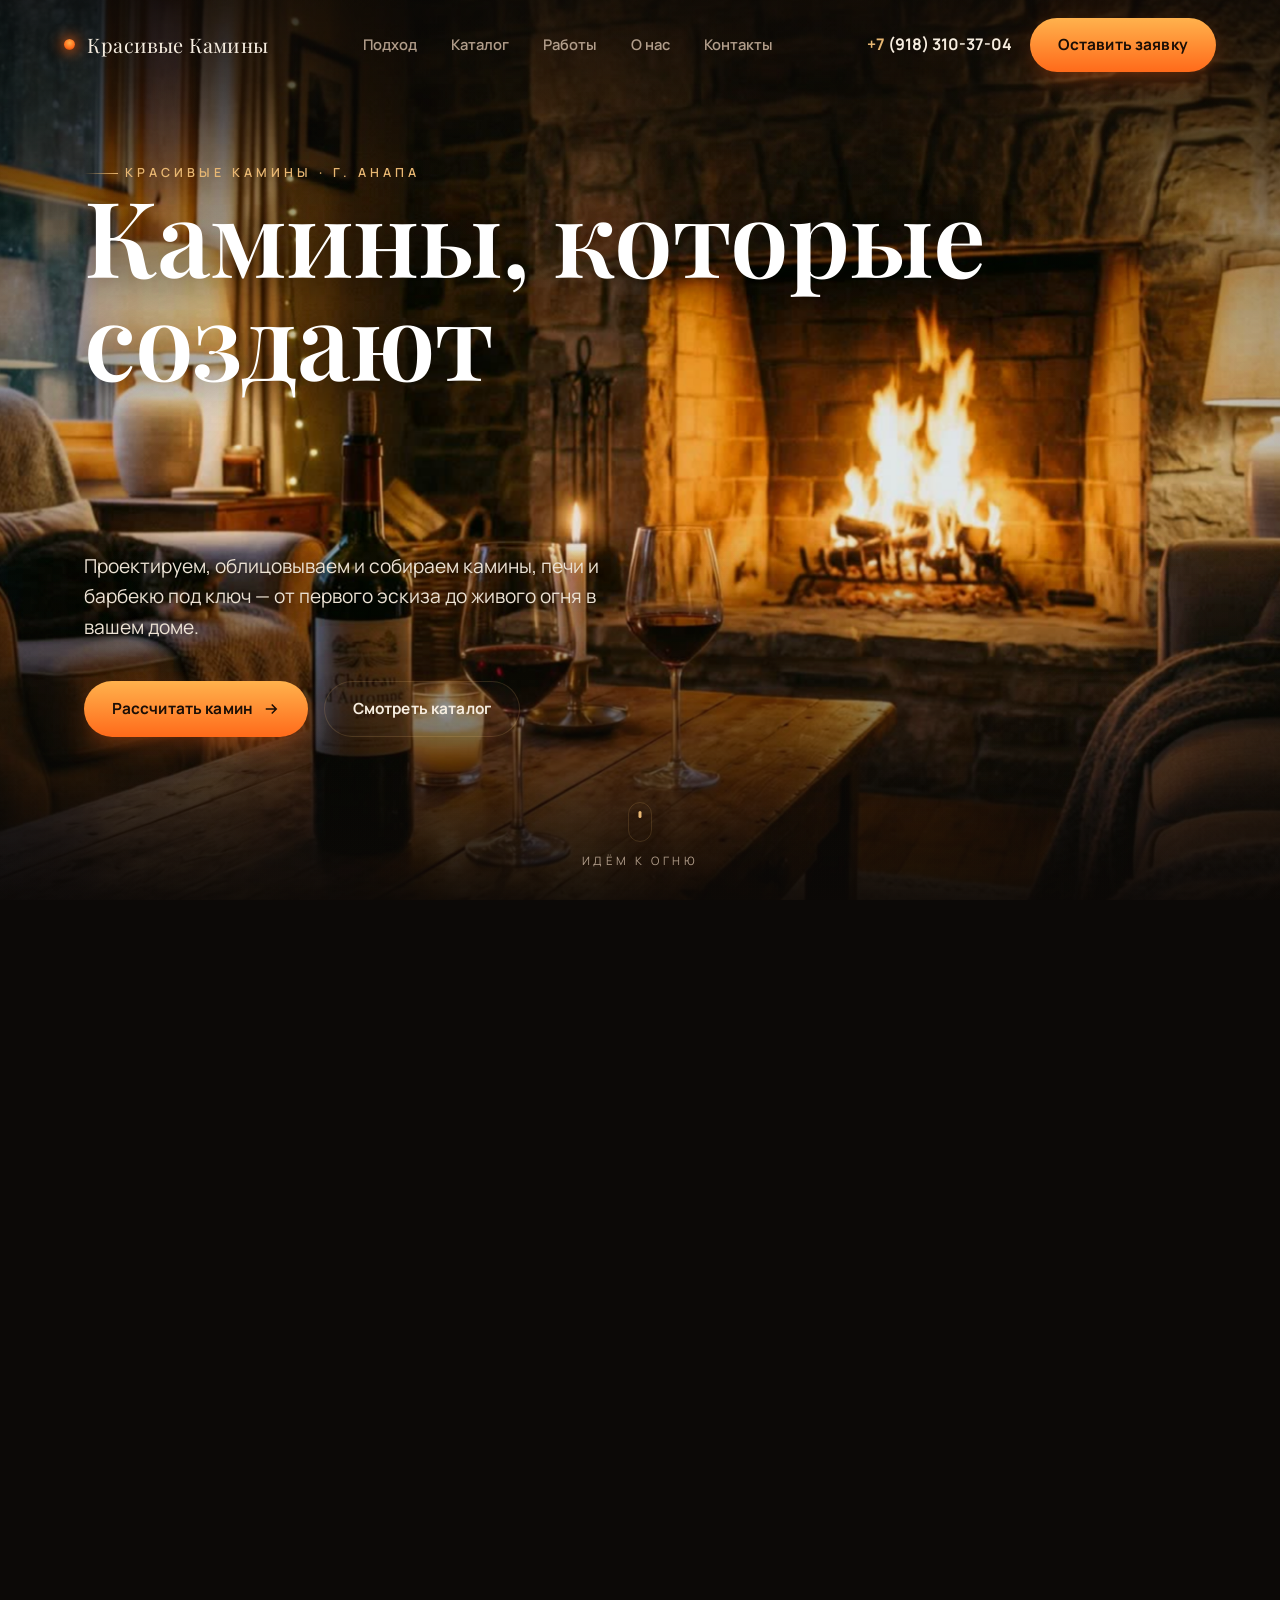
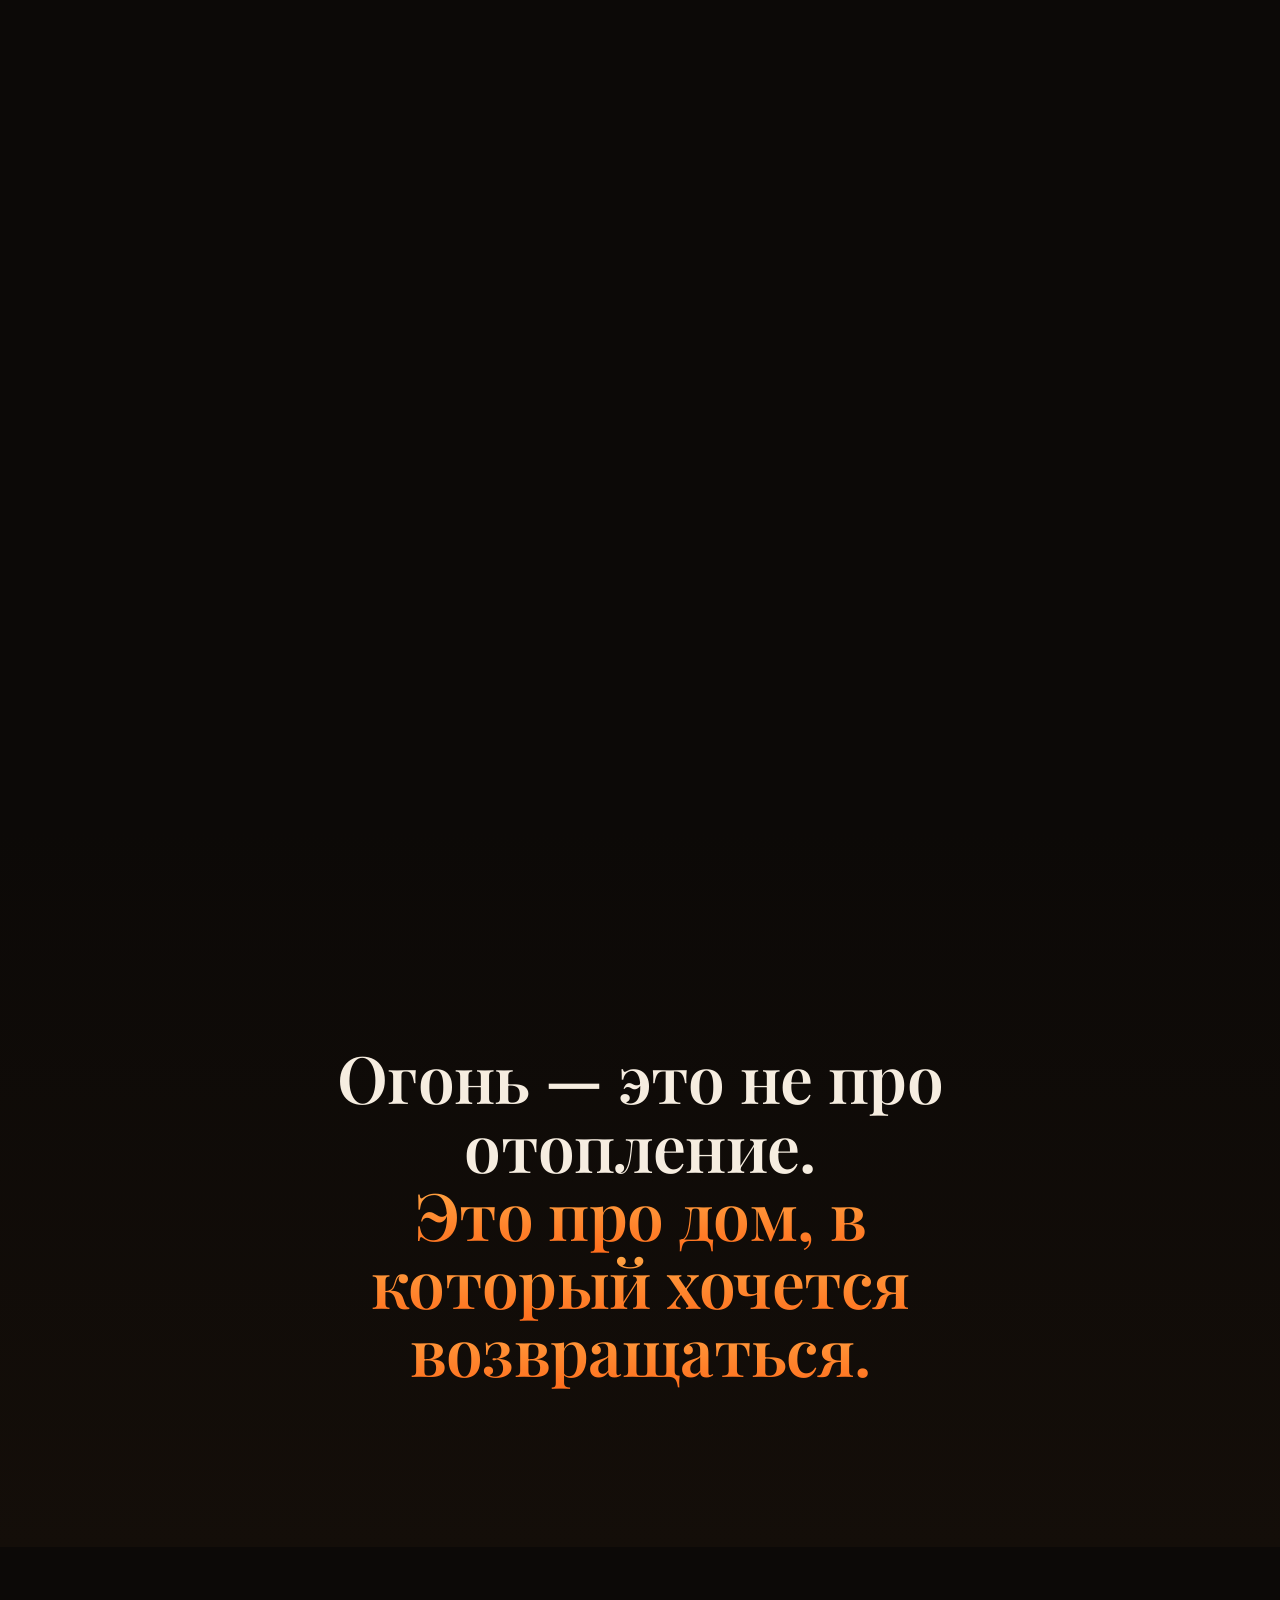
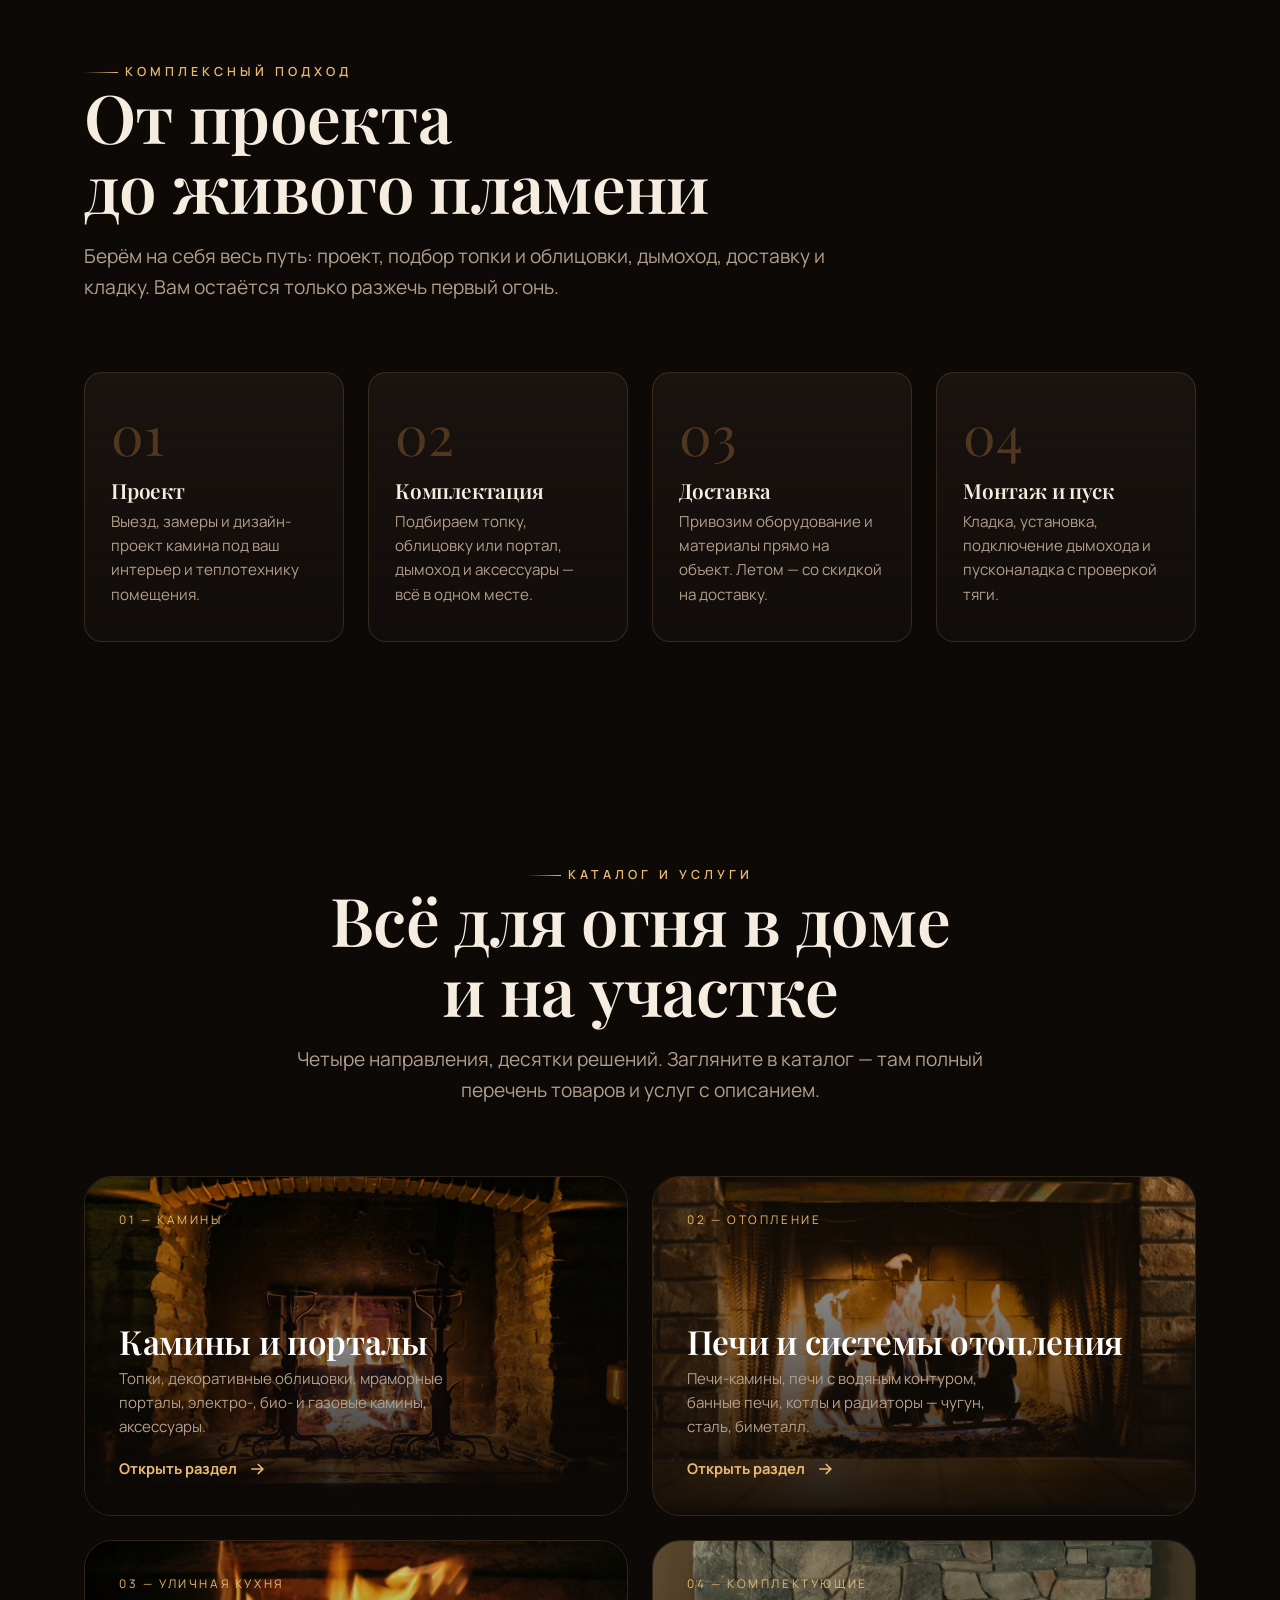
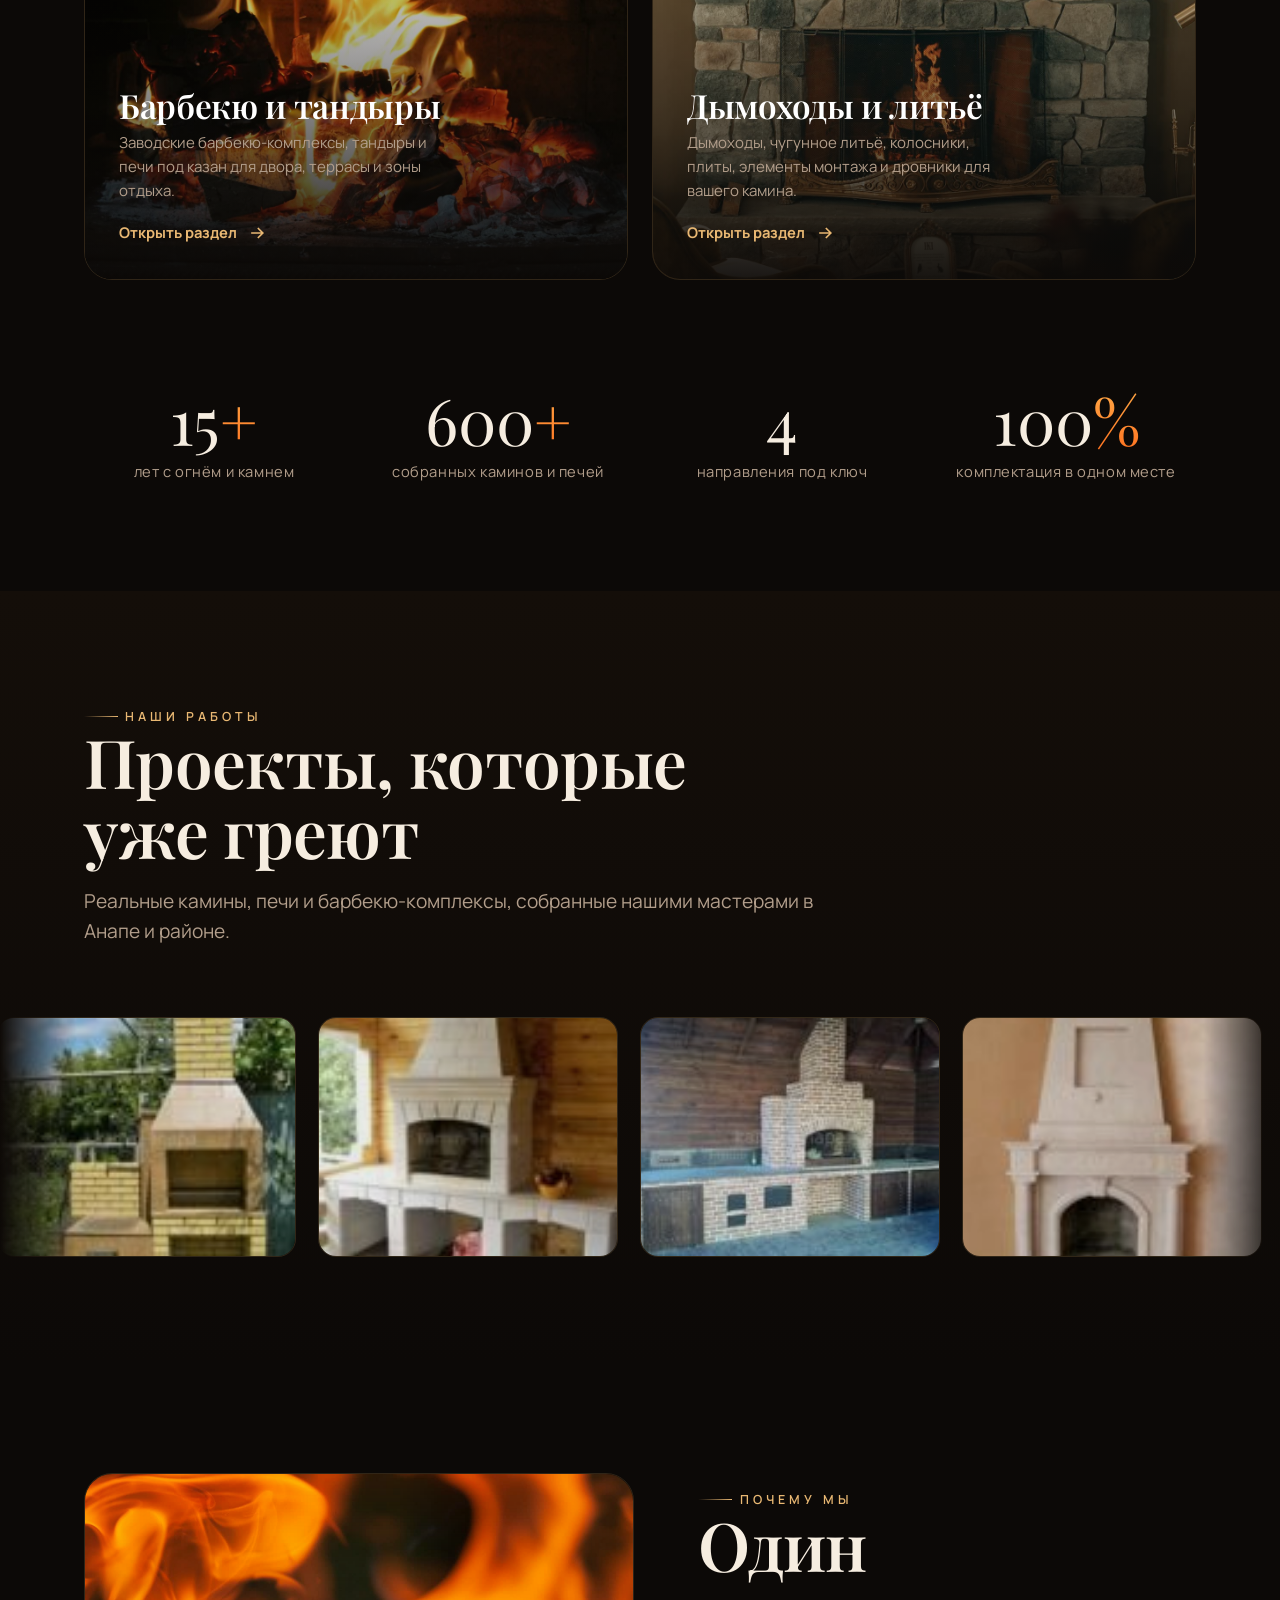
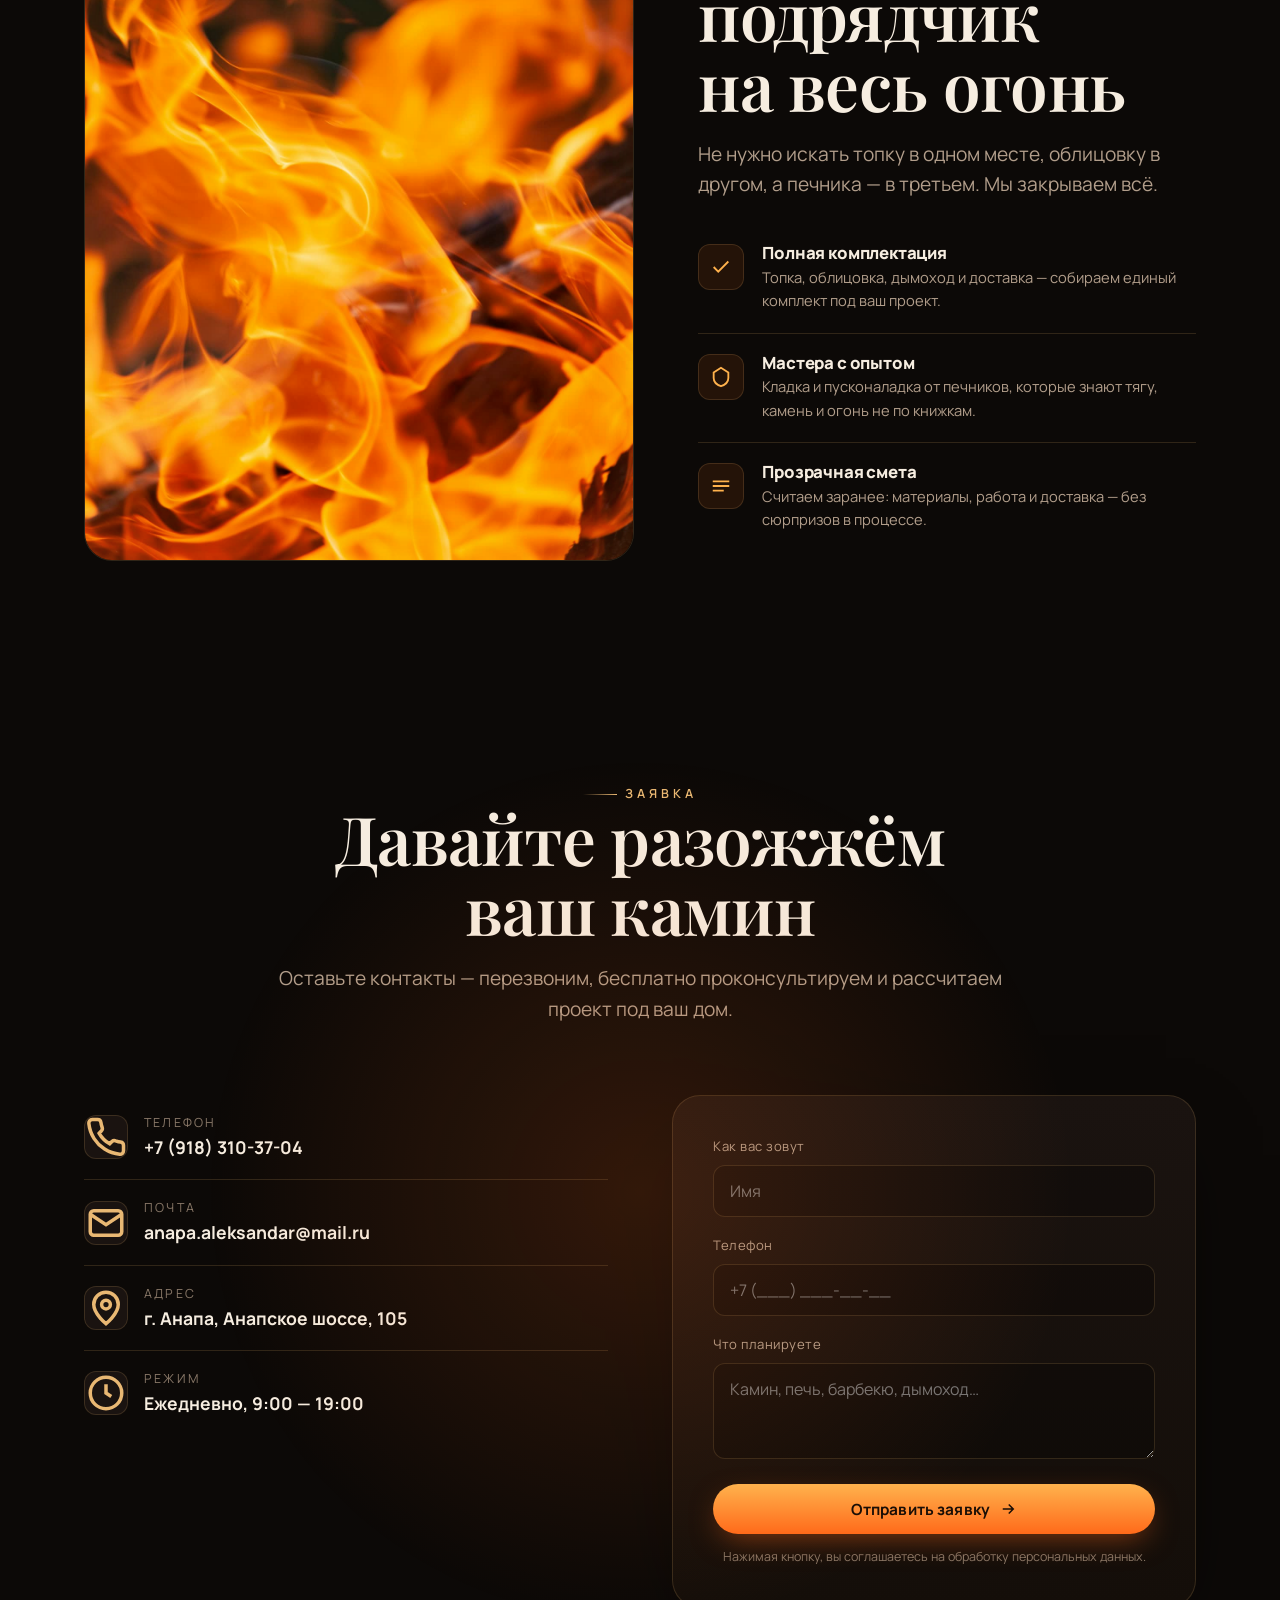
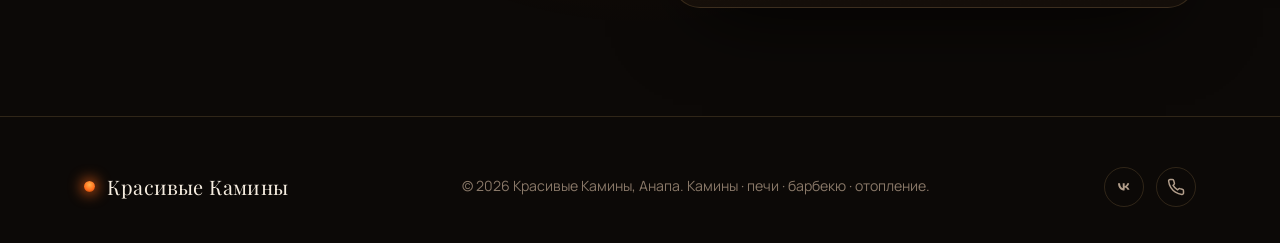
==== index.html @ 798990c5 "Marquee perf: measure layout once instead of every frame (60/s forced reflow starved reveal transiti" ====
﻿<!DOCTYPE html>
<html lang="ru">
<head>
<meta charset="UTF-8">
<meta name="viewport" content="width=device-width, initial-scale=1">
<title>Красивые Камины — Анапа · камины, печи и барбекю под ключ</title>
<meta name="description" content="Красивые Камины в Анапе: проектирование, облицовка, монтаж и пусконаладка каминов, печей, барбекю и систем отопления. Полная комплектация — от проекта до кладки.">
<link rel="icon" href="assets/img/logo.png">
<link rel="preconnect" href="https://fonts.googleapis.com">
<link rel="preconnect" href="https://fonts.gstatic.com" crossorigin>
<link href="https://fonts.googleapis.com/css2?family=Manrope:wght@400;500;600;700;800&family=Playfair+Display:ital,wght@0,500;0,600;0,700;1,500&display=swap" rel="stylesheet">
<link rel="stylesheet" href="assets/css/style.css?v=15">
</head>
<body>

<!-- ========== HEADER ========== -->
<header class="site-header">
  <a class="brand" href="index.html"><span class="flame-dot"></span> Красивые&nbsp;Камины</a>
  <nav class="nav">
    <a href="#approach">Подход</a>
    <a href="catalog.html">Каталог</a>
    <a href="#cases">Работы</a>
    <a href="#about">О нас</a>
    <a href="#contact">Контакты</a>
  </nav>
  <div class="header-cta">
    <a class="header-phone" href="tel:+79183103704"><span>+7</span> (918) 310-37-04</a>
    <a class="btn btn--primary" href="#contact">Оставить заявку</a>
    <button class="burger" aria-label="Меню"><span></span></button>
  </div>
</header>

<!-- ========== HERO ========== -->
<section class="hero" id="hero">
  <div class="hero__media">
    <!-- постер = первый кадр видео, чтобы старт ролика был бесшовным -->
    <video class="hero__video" autoplay muted loop playsinline preload="auto" poster="assets/img/fireplace-poster.jpg">
      <!-- лёгкая версия для мобильных (~0.5 МБ вместо 7 МБ) -->
      <source src="assets/video/fireplace-mobile.mp4" media="(max-width: 780px)" type="video/mp4">
      <source src="assets/video/fireplace-desktop.mp4" type="video/mp4">
    </video>
  </div>
  <div class="hero__glow"></div>
  <div class="hero__vignette"></div>
  <div class="hero__fadeout"></div>

  <div class="hero__content">
    <p class="eyebrow">Красивые Камины · г. Анапа</p>
    <h1 class="hero__title">
      <span class="t-lead">Камины, которые создают</span>
      <span class="rotator" data-words="уют|тепло|атмосферу|настроение|дом"></span>
    </h1>
    <p class="hero__sub">Проектируем, облицовываем и собираем камины, печи и барбекю под ключ — от первого эскиза до живого огня в вашем доме.</p>
    <div class="hero__cta">
      <a class="btn btn--primary" href="#contact">
        Рассчитать камин
        <svg viewBox="0 0 24 24" fill="none" stroke="currentColor" stroke-width="2"><path d="M5 12h14M13 6l6 6-6 6"/></svg>
      </a>
      <a class="btn btn--ghost" href="catalog.html">Смотреть каталог</a>
    </div>
  </div>

  <div class="scroll-hint">
    <span class="mouse"></span>
    идём к огню
  </div>
</section>

<!-- ========== STATEMENT ========== -->
<section class="statement">
  <div class="wrap">
    <p class="eyebrow reveal" style="margin-bottom:24px">Тепло, которое чувствуешь</p>
    <h2 class="statement__big reveal d1">
      Огонь — это не про отопление.<br><em class="text-ember">Это про дом, в который хочется возвращаться.</em>
    </h2>
  </div>
</section>

<!-- ========== APPROACH / STEPS ========== -->
<section class="section" id="approach">
  <div class="wrap">
    <div class="section-head">
      <p class="eyebrow reveal">Комплексный подход</p>
      <h2 class="h2 reveal d1">От проекта<br>до живого пламени</h2>
      <p class="lead reveal d2">Берём на себя весь путь: проект, подбор топки и облицовки, дымоход, доставку и кладку. Вам остаётся только разжечь первый огонь.</p>
    </div>
    <div class="grid steps">
      <article class="step reveal">
        <h3>Проект</h3>
        <p>Выезд, замеры и дизайн-проект камина под ваш интерьер и теплотехнику помещения.</p>
      </article>
      <article class="step reveal d1">
        <h3>Комплектация</h3>
        <p>Подбираем топку, облицовку или портал, дымоход и аксессуары — всё в одном месте.</p>
      </article>
      <article class="step reveal d2">
        <h3>Доставка</h3>
        <p>Привозим оборудование и материалы прямо на объект. Летом — со скидкой на доставку.</p>
      </article>
      <article class="step reveal d3">
        <h3>Монтаж и пуск</h3>
        <p>Кладка, установка, подключение дымохода и пусконаладка с проверкой тяги.</p>
      </article>
    </div>
  </div>
</section>

<!-- ========== CATALOG PREVIEW ========== -->
<section class="section" id="catalog">
  <div class="wrap">
    <div class="section-head center">
      <p class="eyebrow reveal" style="display:inline-flex">Каталог и услуги</p>
      <h2 class="h2 reveal d1">Всё для огня в доме<br>и на участке</h2>
      <p class="lead reveal d2">Четыре направления, десятки решений. Загляните в каталог — там полный перечень товаров и услуг с описанием.</p>
    </div>

    <div class="grid cats">
      <a class="cat-card reveal" href="catalog.html#kaminy">
        <div class="cat-card__bg" style="background-image:url(assets/img/hero-fire.jpg)"></div>
        <span class="badge">01 — Камины</span>
        <h3>Камины и порталы</h3>
        <p>Топки, декоративные облицовки, мраморные порталы, электро-, био- и газовые камины, аксессуары.</p>
        <span class="arrow">Открыть раздел
          <svg width="20" height="20" viewBox="0 0 24 24" fill="none" stroke="currentColor" stroke-width="2"><path d="M5 12h14M13 6l6 6-6 6"/></svg>
        </span>
      </a>
      <a class="cat-card reveal d1" href="catalog.html#otoplenie">
        <div class="cat-card__bg" style="background-image:url(assets/img/brick.jpg)"></div>
        <span class="badge">02 — Отопление</span>
        <h3>Печи и системы отопления</h3>
        <p>Печи-камины, печи с водяным контуром, банные печи, котлы и радиаторы — чугун, сталь, биметалл.</p>
        <span class="arrow">Открыть раздел
          <svg width="20" height="20" viewBox="0 0 24 24" fill="none" stroke="currentColor" stroke-width="2"><path d="M5 12h14M13 6l6 6-6 6"/></svg>
        </span>
      </a>
      <a class="cat-card reveal d2" href="catalog.html#ulica">
        <div class="cat-card__bg" style="background-image:url(assets/img/embers.jpg)"></div>
        <span class="badge">03 — Уличная кухня</span>
        <h3>Барбекю и тандыры</h3>
        <p>Заводские барбекю-комплексы, тандыры и печи под казан для двора, террасы и зоны отдыха.</p>
        <span class="arrow">Открыть раздел
          <svg width="20" height="20" viewBox="0 0 24 24" fill="none" stroke="currentColor" stroke-width="2"><path d="M5 12h14M13 6l6 6-6 6"/></svg>
        </span>
      </a>
      <a class="cat-card reveal d3" href="catalog.html#komplekt">
        <div class="cat-card__bg" style="background-image:url(assets/img/room.jpg)"></div>
        <span class="badge">04 — Комплектующие</span>
        <h3>Дымоходы и литьё</h3>
        <p>Дымоходы, чугунное литьё, колосники, плиты, элементы монтажа и дровники для вашего камина.</p>
        <span class="arrow">Открыть раздел
          <svg width="20" height="20" viewBox="0 0 24 24" fill="none" stroke="currentColor" stroke-width="2"><path d="M5 12h14M13 6l6 6-6 6"/></svg>
        </span>
      </a>
    </div>
  </div>
</section>

<!-- ========== STATS ========== -->
<section class="section" style="padding-top:0">
  <div class="wrap">
    <div class="grid stats">
      <div class="stat reveal"><div class="num"><span data-count="15">0</span><span class="text-ember">+</span></div><p>лет с огнём и камнем</p></div>
      <div class="stat reveal d1"><div class="num"><span data-count="600">0</span><span class="text-ember">+</span></div><p>собранных каминов и печей</p></div>
      <div class="stat reveal d2"><div class="num"><span data-count="4">0</span></div><p>направления под ключ</p></div>
      <div class="stat reveal d3"><div class="num"><span data-count="100">0</span><span class="text-ember">%</span></div><p>комплектация в одном месте</p></div>
    </div>
  </div>
</section>

<!-- ========== CASES ========== -->
<section class="section cases" id="cases">
  <div class="wrap">
    <div class="section-head">
      <p class="eyebrow reveal">Наши работы</p>
      <h2 class="h2 reveal d1">Проекты, которые<br>уже греют</h2>
      <p class="lead reveal d2">Реальные камины, печи и барбекю-комплексы, собранные нашими мастерами в Анапе и районе.</p>
    </div>
  </div>
  <div class="reveal marquee-clip">
    <div class="marquee">
      <figure class="case"><img src="assets/img/proj1.jpg" alt="Уличный барбекю-комплекс"><figcaption>Барбекю-комплекс</figcaption></figure>
      <figure class="case"><img src="assets/img/proj2.jpg" alt="Камин с облицовкой"><figcaption>Камин с облицовкой</figcaption></figure>
      <figure class="case"><img src="assets/img/proj3.jpg" alt="Печь-камин"><figcaption>Печь-камин</figcaption></figure>
      <figure class="case"><img src="assets/img/proj4.jpg" alt="Портал из камня"><figcaption>Каменный портал</figcaption></figure>
      <figure class="case"><img src="assets/img/proj5.jpg" alt="Камин в доме"><figcaption>Камин в доме</figcaption></figure>
      <figure class="case"><img src="assets/img/proj6.jpg" alt="Печной комплекс"><figcaption>Печной комплекс</figcaption></figure>
      <figure class="case"><img src="assets/img/proj7.jpg" alt="Барбекю на участке"><figcaption>Барбекю на участке</figcaption></figure>
      <figure class="case"><img src="assets/img/proj8.jpg" alt="Облицовка камина"><figcaption>Облицовка камина</figcaption></figure>
    </div>
  </div>
</section>

<!-- ========== ABOUT / SPLIT ========== -->
<section class="section" id="about">
  <div class="wrap split">
    <div class="split__media reveal">
      <img data-parallax="-8" src="assets/img/flames.jpg" alt="Живое пламя в камине" loading="lazy">
      <span class="glowframe"></span>
    </div>
    <div>
      <p class="eyebrow reveal">Почему мы</p>
      <h2 class="h2 reveal d1" style="margin-bottom:10px">Один подрядчик<br>на весь огонь</h2>
      <p class="lead reveal d2" style="margin-bottom:24px">Не нужно искать топку в одном месте, облицовку в другом, а печника — в третьем. Мы закрываем всё.</p>

      <div class="feat reveal d2">
        <span class="ic"><svg viewBox="0 0 24 24" fill="none" stroke="currentColor" stroke-width="2"><path d="M20 6 9 17l-5-5"/></svg></span>
        <div><h4>Полная комплектация</h4><p>Топка, облицовка, дымоход и доставка — собираем единый комплект под ваш проект.</p></div>
      </div>
      <div class="feat reveal d3">
        <span class="ic"><svg viewBox="0 0 24 24" fill="none" stroke="currentColor" stroke-width="2"><path d="M12 2 4 7v6c0 5 3.5 7.5 8 9 4.5-1.5 8-4 8-9V7l-8-5z"/></svg></span>
        <div><h4>Мастера с опытом</h4><p>Кладка и пусконаладка от печников, которые знают тягу, камень и огонь не по книжкам.</p></div>
      </div>
      <div class="feat reveal d4">
        <span class="ic"><svg viewBox="0 0 24 24" fill="none" stroke="currentColor" stroke-width="2"><path d="M3 7h18M3 12h18M3 17h12"/></svg></span>
        <div><h4>Прозрачная смета</h4><p>Считаем заранее: материалы, работа и доставка — без сюрпризов в процессе.</p></div>
      </div>
    </div>
  </div>
</section>

<!-- ========== CONTACT / CTA ========== -->
<section class="section cta-final" id="contact">
  <div class="wrap">
    <div class="section-head center">
      <p class="eyebrow reveal" style="display:inline-flex">Заявка</p>
      <h2 class="h2 reveal d1">Давайте разожжём<br>ваш камин</h2>
      <p class="lead reveal d2">Оставьте контакты — перезвоним, бесплатно проконсультируем и рассчитаем проект под ваш дом.</p>
    </div>

    <div class="contact-grid">
      <div class="contact-info reveal">
        <div class="line">
          <span class="ic"><svg viewBox="0 0 24 24" fill="none" stroke="currentColor" stroke-width="2"><path d="M22 16.9v3a2 2 0 0 1-2.2 2 19.8 19.8 0 0 1-8.6-3 19.5 19.5 0 0 1-6-6 19.8 19.8 0 0 1-3-8.6A2 2 0 0 1 4.1 2h3a2 2 0 0 1 2 1.7c.1 1 .4 1.9.7 2.8a2 2 0 0 1-.5 2.1L8.1 9.9a16 16 0 0 0 6 6l1.3-1.3a2 2 0 0 1 2.1-.4c.9.3 1.8.6 2.8.7a2 2 0 0 1 1.7 2z"/></svg></span>
          <div><div class="label">Телефон</div><a class="val" href="tel:+79183103704">+7 (918) 310-37-04</a></div>
        </div>
        <div class="line">
          <span class="ic"><svg viewBox="0 0 24 24" fill="none" stroke="currentColor" stroke-width="2"><rect x="3" y="5" width="18" height="14" rx="2"/><path d="m3 7 9 6 9-6"/></svg></span>
          <div><div class="label">Почта</div><a class="val" href="mailto:anapa.aleksandar@mail.ru">anapa.aleksandar@mail.ru</a></div>
        </div>
        <div class="line">
          <span class="ic"><svg viewBox="0 0 24 24" fill="none" stroke="currentColor" stroke-width="2"><path d="M12 21s-7-5.7-7-11a7 7 0 0 1 14 0c0 5.3-7 11-7 11z"/><circle cx="12" cy="10" r="2.5"/></svg></span>
          <div><div class="label">Адрес</div><div class="val">г. Анапа, Анапское шоссе, 105</div></div>
        </div>
        <div class="line" style="border-bottom:0">
          <span class="ic"><svg viewBox="0 0 24 24" fill="none" stroke="currentColor" stroke-width="2"><circle cx="12" cy="12" r="9"/><path d="M12 7v5l3 2"/></svg></span>
          <div><div class="label">Режим</div><div class="val">Ежедневно, 9:00 — 19:00</div></div>
        </div>
      </div>

      <form class="form reveal d1" onsubmit="event.preventDefault(); this.reset(); this.querySelector('.form__note').textContent='Спасибо! Мы свяжемся с вами в ближайшее время.';">
        <div class="field"><label>Как вас зовут</label><input type="text" name="name" placeholder="Имя" required></div>
        <div class="field"><label>Телефон</label><input type="tel" name="phone" placeholder="+7 (___) ___-__-__" required></div>
        <div class="field"><label>Что планируете</label><textarea name="msg" placeholder="Камин, печь, барбекю, дымоход…"></textarea></div>
        <button class="btn btn--primary" type="submit">
          Отправить заявку
          <svg viewBox="0 0 24 24" fill="none" stroke="currentColor" stroke-width="2"><path d="M5 12h14M13 6l6 6-6 6"/></svg>
        </button>
        <p class="form__note">Нажимая кнопку, вы соглашаетесь на обработку персональных данных.</p>
      </form>
    </div>
  </div>
</section>

<!-- ========== FOOTER ========== -->
<footer class="site-footer">
  <div class="wrap footer-grid">
    <a class="brand" href="index.html"><span class="flame-dot"></span> Красивые Камины</a>
    <p>© 2026 Красивые Камины, Анапа. Камины · печи · барбекю · отопление.</p>
    <div class="footer-soc">
      <a href="#" aria-label="VK"><svg width="18" height="18" viewBox="0 0 24 24" fill="currentColor"><path d="M12.8 16.7c-5.3 0-8.7-3.7-8.8-9.7h2.7c.1 4.4 2.1 6.2 3.6 6.6V7h2.6v3.9c1.5-.2 3-1.8 3.5-3.9h2.5c-.4 2.3-1.9 3.9-3 4.6 1.1.6 2.8 2 3.5 4.1h-2.8c-.5-1.6-1.8-2.9-3.7-3.1v3.1h-.6z"/></svg></a>
      <a href="tel:+79183103704" aria-label="Телефон"><svg width="18" height="18" viewBox="0 0 24 24" fill="none" stroke="currentColor" stroke-width="2"><path d="M22 16.9v3a2 2 0 0 1-2.2 2 19.8 19.8 0 0 1-8.6-3 19.5 19.5 0 0 1-6-6 19.8 19.8 0 0 1-3-8.6A2 2 0 0 1 4.1 2h3a2 2 0 0 1 2 1.7c.1 1 .4 1.9.7 2.8a2 2 0 0 1-.5 2.1L8.1 9.9a16 16 0 0 0 6 6l1.3-1.3a2 2 0 0 1 2.1-.4c.9.3 1.8.6 2.8.7a2 2 0 0 1 1.7 2z"/></svg></a>
    </div>
  </div>
</footer>

<!-- библиотеки лежат локально: CDN (jsdelivr/cdnjs) в РФ с мобильных сетей часто висит,
     а пока эти скрипты не загрузятся, main.js не запускается и секции не проявляются -->
<script src="assets/js/vendor/gsap.min.js"></script>
<script src="assets/js/vendor/ScrollTrigger.min.js"></script>
<script src="assets/js/vendor/lenis.min.js"></script>
<script src="assets/js/main.js?v=15"></script>
</body>
</html>
---- assets/css/style.css ----
/* ============================================================
   КРАСИВЫЕ КАМИНЫ — Анапа
   Атмосферный лендинг. Дизайн-система + стили.
   ============================================================ */

/* ---------- Tokens ---------- */
:root{
  --bg:        #0c0907;
  --bg-soft:   #140e09;
  --bg-card:   #1a1310;
  --bg-elev:   #221813;

  --ember:     #ff6a1a;
  --ember-2:   #ff8a3d;
  --flame:     #ffb24d;
  --gold:      #e9b873;
  --copper:    #c98a45;

  --cream:     #f6ede0;
  --text:      #ece2d4;
  --muted:     #b29e8b;
  --muted-2:   #897868;
  --line:      rgba(233,184,115,.16);
  --ink:       rgba(40,22,12,.78);  /* мягкая тёмная окантовка букв (вместо чистого чёрного) */
  --zoom-origin: 88% 58%;           /* точка приближения видео-фона к камину (настраивается ?tune) */

  --maxw: 1240px;
  --gut: clamp(20px, 5vw, 64px);
  --r: 18px;
  --r-lg: 28px;

  --shadow: 0 30px 80px -30px rgba(0,0,0,.85);
  --glow: 0 0 40px -6px rgba(255,106,26,.55);

  --ease: cubic-bezier(.22,1,.36,1);
  --serif: "Playfair Display", Georgia, serif;
  --sans: "Manrope", system-ui, sans-serif;
}

/* ---------- Reset ---------- */
*,*::before,*::after{ box-sizing:border-box; margin:0; padding:0; }
html{ -webkit-text-size-adjust:100%; scroll-behavior:smooth; }
html.lenis,html.lenis body{ height:auto; }
.lenis.lenis-smooth{ scroll-behavior:auto !important; }
body{
  font-family:var(--sans);
  background:var(--bg);
  color:var(--text);
  line-height:1.6;
  -webkit-font-smoothing:antialiased;
  overflow-x:hidden;
  font-weight:400;
}
img{ display:block; max-width:100%; height:auto; }
a{ color:inherit; text-decoration:none; }
button{ font-family:inherit; cursor:pointer; border:0; background:none; color:inherit; }
ul{ list-style:none; }
::selection{ background:var(--ember); color:#fff; }

/* ---------- Helpers ---------- */
.wrap{ width:100%; max-width:var(--maxw); margin-inline:auto; padding-inline:var(--gut); }
.eyebrow{
  display:inline-flex; align-items:center; gap:.6em;
  font-size:.78rem; letter-spacing:.32em; text-transform:uppercase;
  color:var(--gold); font-weight:600;
}
.eyebrow::before{ content:""; width:34px; height:1px; background:linear-gradient(90deg,transparent,var(--gold)); }
.section{ position:relative; padding:clamp(80px,12vh,160px) 0; }
.section-head{ max-width:760px; margin-bottom:clamp(40px,6vw,70px); }
.section-head.center{ margin-inline:auto; text-align:center; }
h1,h2,h3,h4{ font-family:var(--serif); font-weight:600; line-height:1.04; letter-spacing:-.01em; }
.h2{ font-size:clamp(2.1rem,5.4vw,4.2rem); color:var(--cream); }
.h3{ font-size:clamp(1.4rem,2.4vw,2rem); color:var(--cream); }
.lead{ font-size:clamp(1.02rem,1.5vw,1.22rem); color:var(--muted); margin-top:1.2rem; }
.text-gold{ color:var(--gold); }
.text-ember{
  background:linear-gradient(180deg,var(--flame),var(--ember));
  -webkit-background-clip:text; background-clip:text; color:transparent;
}

/* ---------- Buttons ---------- */
.btn{
  --pad: .95em 1.8em;
  position:relative; display:inline-flex; align-items:center; gap:.6em;
  padding:var(--pad); border-radius:100px; font-weight:700; font-size:.96rem;
  letter-spacing:.01em; transition:transform .4s var(--ease), box-shadow .4s var(--ease), background .4s;
  will-change:transform;
}
.btn svg{ width:18px; height:18px; }
.btn--primary{
  color:#1a0e06;
  background:linear-gradient(180deg,var(--flame),var(--ember));
  box-shadow:0 10px 30px -8px rgba(255,106,26,.5);
}
.btn--primary::after{
  content:""; position:absolute; inset:0; border-radius:inherit;
  background:radial-gradient(120px 60px at 50% 0%, rgba(255,255,255,.55), transparent 70%);
  opacity:0; transition:opacity .4s; mix-blend-mode:overlay;
}
.btn--primary:hover{ transform:translateY(-3px); box-shadow:0 18px 50px -10px rgba(255,106,26,.85), var(--glow); }
.btn--primary:hover::after{ opacity:1; }
.btn--ghost{
  color:var(--cream); border:1px solid var(--line);
  background:rgba(255,255,255,.02); backdrop-filter:blur(8px);
}
.btn--ghost:hover{ border-color:var(--gold); color:#fff; transform:translateY(-3px); box-shadow:0 12px 40px -16px rgba(233,184,115,.5); }

/* ---------- Header ---------- */
.site-header{
  position:fixed; inset:0 0 auto 0; z-index:60;
  display:flex; align-items:center; justify-content:space-between;
  padding:18px var(--gut);
  transition:padding .4s var(--ease), background .4s, border-color .4s, backdrop-filter .4s;
  border-bottom:1px solid transparent;
}
.site-header.scrolled{
  padding:12px var(--gut);
  background:rgba(12,9,7,.72); backdrop-filter:blur(14px) saturate(1.2);
  border-bottom:1px solid var(--line);
}
.brand{ display:flex; align-items:center; gap:12px; font-family:var(--serif); font-size:1.25rem; color:var(--cream); letter-spacing:.01em; }
.brand .flame-dot{
  width:11px; height:11px; border-radius:50%;
  background:radial-gradient(circle at 50% 35%, var(--flame), var(--ember) 60%, #7a2b00);
  box-shadow:0 0 14px 2px rgba(255,106,26,.85); animation:flicker 2.4s infinite ease-in-out;
}
@keyframes flicker{ 0%,100%{opacity:1; transform:scale(1)} 45%{opacity:.7; transform:scale(.88)} 70%{opacity:.95} }
.nav{ display:flex; align-items:center; gap:34px; }
.nav a{ font-size:.92rem; color:var(--muted); font-weight:600; position:relative; transition:color .3s; }
.nav a::after{ content:""; position:absolute; left:0; bottom:-6px; height:1px; width:0; background:var(--gold); transition:width .35s var(--ease); }
.nav a:hover{ color:var(--cream); } .nav a:hover::after{ width:100%; }
.header-cta{ display:flex; align-items:center; gap:18px; }
.header-phone{ font-weight:700; color:var(--cream); white-space:nowrap; }
.header-phone span{ color:var(--gold); }
.burger{ display:none; width:42px; height:42px; border:1px solid var(--line); border-radius:50%; align-items:center; justify-content:center; }
.burger span,.burger span::before,.burger span::after{ content:""; display:block; width:18px; height:2px; background:var(--cream); position:relative; transition:.3s; }
.burger span::before{ position:absolute; top:-6px; } .burger span::after{ position:absolute; top:6px; }

/* ============================================================
   HERO — параллакс «проход к камину»
   ============================================================ */
.hero{ position:relative; height:100vh; height:100svh; overflow:hidden; }
/* видео-фон героя */
.hero__media{ position:absolute; inset:0; z-index:0; overflow:hidden; }
.hero__video{
  position:absolute; inset:50% auto auto 50%;
  width:100%; height:100%; min-width:100%; min-height:100%;
  object-fit:cover; transform:translate(-50%,-50%) scale(1.06);
  transform-origin:var(--zoom-origin); will-change:transform,filter;
  filter:brightness(.92) saturate(1.05);
}
.hero__glow{
  position:absolute; left:50%; top:54%; width:60vw; height:60vw; transform:translate(-50%,-50%) scale(.4);
  background:radial-gradient(circle, rgba(255,120,30,.55), rgba(255,90,20,.12) 45%, transparent 70%);
  filter:blur(20px); z-index:1; opacity:.25; will-change:transform,opacity; pointer-events:none;
}
.hero__vignette{
  position:absolute; inset:0; z-index:2; pointer-events:none;
  background:
    radial-gradient(120% 90% at 50% 60%, transparent 30%, rgba(12,9,7,.55) 70%, rgba(12,9,7,.95) 100%),
    linear-gradient(180deg, rgba(12,9,7,.6) 0%, transparent 28%, transparent 60%, rgba(12,9,7,.92) 100%);
}
.embers-canvas{ position:absolute; inset:0; z-index:3; pointer-events:none; }
/* тёмный слой — видео гаснет, уходя наверх, в конце скролла */
.hero__fadeout{ position:absolute; inset:0; z-index:5; background:var(--bg); opacity:0; pointer-events:none; will-change:opacity; }
.hero__content{
  position:relative; z-index:4; height:100%;
  display:flex; flex-direction:column; justify-content:center;
  max-width:var(--maxw); margin-inline:auto; padding-inline:var(--gut);
  will-change:transform,opacity;
}
.hero__title{
  font-size:clamp(2.7rem,8.2vw,7rem); color:#fff; line-height:.98;
  text-shadow:0 6px 40px rgba(0,0,0,.6); max-width:14ch;
}
.hero__sub{ margin-top:1.6rem; max-width:46ch; font-size:clamp(1.02rem,1.5vw,1.25rem); color:var(--text); text-shadow:0 2px 18px rgba(0,0,0,.7); }
.hero__cta{ margin-top:2.4rem; display:flex; flex-wrap:wrap; gap:16px; }

/* скрытый настройщик видео-фона (виден только при ?tune) */
.ctrls{ display:none; position:fixed; right:14px; bottom:14px; z-index:90;
  background:rgba(20,14,9,.88); border:1px solid var(--line); border-radius:12px;
  padding:12px 14px; font-size:.8rem; color:var(--muted); backdrop-filter:blur(8px);
  flex-direction:column; gap:8px; max-width:230px; }
.ctrls.show{ display:flex; }
.ctrls label{ display:flex; justify-content:space-between; gap:8px; align-items:center; }
.ctrls input{ width:120px; }
.ctrls b{ color:var(--gold); }

/* rotating word — всегда на своей строке + эффект сгорания */
.hero__title .t-lead{ display:block; }
.rotator{ display:grid; justify-items:start; }   /* grid → блочный элемент, слово на отдельной строке */
.rotator__item{ grid-area:1/1; display:block; white-space:nowrap; line-height:1.18; }
.rotator__item.sizer{ visibility:hidden; pointer-events:none; user-select:none; } /* резервирует ширину — нет горизонтального скачка */
.rotator__item .char{
  display:inline-block; line-height:1.18; padding-bottom:.12em; will-change:transform,opacity,filter;
  color:#ff8a2e; /* сочный оранжевый */
  /* ОКАНТОВКА ВРЕМЕННО ОТКЛЮЧЕНА (по просьбе). Чтобы вернуть — раскомментировать text-shadow ниже:
  text-shadow:
    2px 0 0 var(--ink), -2px 0 0 var(--ink), 0 2px 0 var(--ink), 0 -2px 0 var(--ink),
    1.5px 1.5px 0 var(--ink), -1.5px 1.5px 0 var(--ink), 1.5px -1.5px 0 var(--ink), -1.5px -1.5px 0 var(--ink),
    0 5px 18px rgba(20,10,4,.55);
  */
}
.rotator__item.is-in  .char{ animation:charIn .55s var(--ease) backwards; animation-delay:calc(var(--i) * .045s); }
.rotator__item.is-out .char{ animation:charBurn .72s ease-in forwards;   animation-delay:calc(var(--i) * .05s); }
@keyframes charIn{
  from{ opacity:0; transform:translateY(.5em) rotateX(-45deg); filter:blur(6px); }
  to{   opacity:1; transform:none; filter:blur(0); }
}
@keyframes charBurn{
  0%{   opacity:1; transform:translateY(0) scale(1);            filter:blur(0) brightness(1); }
  35%{  opacity:1; transform:translateY(-.06em) scale(1.05);    filter:blur(0) brightness(1.8);
        text-shadow:0 0 8px rgba(255,190,90,.9), 0 0 18px rgba(255,106,26,.7); }
  100%{ opacity:0; transform:translateY(-.9em) scale(1.2) rotate(2deg); filter:blur(9px) brightness(2.4);
        text-shadow:0 0 22px rgba(255,205,130,.95), 0 0 46px rgba(255,106,26,.85); }
}

.scroll-hint{
  position:absolute; left:50%; bottom:30px; transform:translateX(-50%); z-index:5;
  display:flex; flex-direction:column; align-items:center; gap:10px;
  font-size:.72rem; letter-spacing:.3em; text-transform:uppercase; color:var(--muted);
}
.scroll-hint .mouse{ width:24px; height:40px; border:1.5px solid var(--line); border-radius:14px; position:relative; }
.scroll-hint .mouse::after{ content:""; position:absolute; left:50%; top:8px; width:3px; height:7px; border-radius:3px; background:var(--gold); transform:translateX(-50%); animation:wheel 1.8s infinite; }
@keyframes wheel{ 0%{opacity:0; transform:translate(-50%,0)} 30%{opacity:1} 100%{opacity:0; transform:translate(-50%,12px)} }

/* ============================================================
   Reveal animation primitives
   ============================================================ */
.reveal{ opacity:0; transform:translateY(40px); transition:opacity 1s var(--ease), transform 1s var(--ease); }
.reveal.in{ opacity:1; transform:none; }
.reveal.d1{ transition-delay:.08s } .reveal.d2{ transition-delay:.16s } .reveal.d3{ transition-delay:.24s } .reveal.d4{ transition-delay:.32s }

/* split-line text reveal */
.line-mask{ display:block; overflow:hidden; }
.line-mask > span{ display:block; transform:translateY(110%); transition:transform 1s var(--ease); }
.in .line-mask > span, .line-mask.in > span{ transform:none; }

/* ============================================================
   Statement / marketing band
   ============================================================ */
.statement{ position:relative; text-align:center; padding:clamp(110px,18vh,220px) 0; background:linear-gradient(180deg,var(--bg) 0%,var(--bg-soft) 100%); }
.statement__big{ font-size:clamp(2rem,5.2vw,4.1rem); color:var(--cream); max-width:18ch; margin-inline:auto; }
.statement__big em{ font-style:normal; }

/* ============================================================
   Approach / steps
   ============================================================ */
.grid{ display:grid; gap:24px; }
.steps{ grid-template-columns:repeat(4,1fr); counter-reset:step; }
.step{
  position:relative; padding:34px 26px; border-radius:var(--r); border:1px solid var(--line);
  background:linear-gradient(180deg,var(--bg-card),rgba(26,19,16,.4));
  overflow:hidden; transition:transform .5s var(--ease), border-color .5s;
}
.step::before{
  counter-increment:step; content:"0" counter(step);
  font-family:var(--serif); font-size:3.4rem; color:var(--copper); opacity:.32; line-height:1;
}
.step::after{ content:""; position:absolute; left:0; top:0; height:2px; width:0; background:linear-gradient(90deg,var(--ember),var(--flame)); transition:width .6s var(--ease); }
.step:hover{ transform:translateY(-8px); border-color:var(--gold); }
.step:hover::after{ width:100%; }
.step h3{ font-size:1.3rem; color:var(--cream); margin:16px 0 8px; }
.step p{ color:var(--muted); font-size:.95rem; }

/* ============================================================
   Catalog preview categories
   ============================================================ */
.cats{ grid-template-columns:repeat(2,1fr); }
.cat-card{
  position:relative; min-height:340px; border-radius:var(--r-lg); overflow:hidden;
  display:flex; flex-direction:column; justify-content:flex-end; padding:34px;
  border:1px solid var(--line); isolation:isolate;
}
.cat-card__bg{ position:absolute; inset:0; z-index:-2; background-size:cover; background-position:center; transform:scale(1.04); transition:transform 1.1s var(--ease); }
.cat-card::after{ content:""; position:absolute; inset:0; z-index:-1; background:linear-gradient(180deg, rgba(12,9,7,.15) 0%, rgba(12,9,7,.55) 55%, rgba(12,9,7,.94) 100%); transition:background .5s; }
.cat-card:hover .cat-card__bg{ transform:scale(1.13); }
.cat-card:hover::after{ background:linear-gradient(180deg, rgba(255,106,26,.12) 0%, rgba(12,9,7,.6) 55%, rgba(12,9,7,.96) 100%); }
.cat-card .badge{ font-size:.74rem; letter-spacing:.22em; text-transform:uppercase; color:var(--gold); margin-bottom:auto; }
.cat-card h3{ font-size:clamp(1.6rem,2.6vw,2.2rem); color:#fff; margin-bottom:8px; }
.cat-card p{ color:var(--muted); font-size:.94rem; max-width:36ch; }
.cat-card .arrow{ margin-top:18px; display:inline-flex; align-items:center; gap:10px; color:var(--gold); font-weight:700; font-size:.92rem; transition:gap .4s var(--ease); }
.cat-card:hover .arrow{ gap:18px; }

/* ============================================================
   Cases marquee
   ============================================================ */
.cases{ background:linear-gradient(180deg,var(--bg-soft),var(--bg)); overflow:hidden; }
/* лента движется программной прокруткой (main.js), а не transform-анимацией:
   цельный анимируемый слой ~5100px превышает лимит GPU-текстуры на телефонах
   с DPR 3 — лента мигала и резалась на одном и том же месте */
.marquee-clip{
  overflow:hidden;
  -webkit-mask-image:linear-gradient(90deg,transparent,#000 6%,#000 94%,transparent);
  mask-image:linear-gradient(90deg,transparent,#000 6%,#000 94%,transparent);
}
.marquee{ display:flex; gap:22px; width:max-content; }
.case{ position:relative; width:300px; aspect-ratio:5/4; border-radius:var(--r); overflow:hidden; border:1px solid var(--line); flex:none; }
.case img{ width:100%; height:100%; object-fit:cover; transition:transform .9s var(--ease), filter .6s; filter:saturate(.9) brightness(.92); }
.case::after{ content:""; position:absolute; inset:0; background:linear-gradient(180deg,transparent 45%,rgba(12,9,7,.85)); opacity:0; transition:opacity .4s; }
.case:hover img{ transform:scale(1.1); filter:saturate(1.1) brightness(1.05); }
.case:hover::after{ opacity:1; }
.case figcaption{ position:absolute; left:18px; bottom:16px; z-index:2; color:#fff; font-weight:700; opacity:0; transform:translateY(8px); transition:.4s; }
.case:hover figcaption{ opacity:1; transform:none; }

/* ============================================================
   Stats
   ============================================================ */
.stats{ grid-template-columns:repeat(4,1fr); text-align:center; }
.stat .num{ font-family:var(--serif); font-size:clamp(2.6rem,5vw,4.2rem); color:var(--cream); line-height:1; }
.stat .num .text-ember{ font-family:inherit; }
.stat p{ color:var(--muted); margin-top:8px; font-size:.92rem; letter-spacing:.04em; }

/* ============================================================
   Split: image + features
   ============================================================ */
.split{ display:grid; grid-template-columns:1.05fr .95fr; gap:clamp(30px,5vw,70px); align-items:center; }
.split__media{ position:relative; border-radius:var(--r-lg); overflow:hidden; aspect-ratio:4/5; border:1px solid var(--line); }
.split__media img{ width:100%; height:100%; object-fit:cover; }
.split__media .glowframe{ position:absolute; inset:0; box-shadow:inset 0 0 120px rgba(255,106,26,.25); pointer-events:none; }
.feat{ display:flex; gap:18px; padding:20px 0; border-bottom:1px solid var(--line); }
.feat:last-child{ border-bottom:0; }
.feat .ic{ flex:none; width:46px; height:46px; border-radius:12px; display:grid; place-items:center; background:rgba(255,106,26,.1); border:1px solid var(--line); color:var(--flame); }
.feat .ic svg{ width:22px; height:22px; }
.feat h4{ font-family:var(--sans); font-weight:800; color:var(--cream); font-size:1.05rem; margin-bottom:4px; }
.feat p{ color:var(--muted); font-size:.92rem; }

/* ============================================================
   CTA / contact
   ============================================================ */
.cta-final{ position:relative; overflow:hidden; }
.cta-final::before{
  content:""; position:absolute; left:50%; top:50%; width:80vw; height:80vw; transform:translate(-50%,-50%);
  background:radial-gradient(circle, rgba(255,106,26,.16), transparent 60%); pointer-events:none;
}
.contact-grid{ display:grid; grid-template-columns:1fr 1fr; gap:clamp(30px,5vw,64px); align-items:start; }
.contact-info .line{ display:flex; gap:16px; padding:18px 0; border-bottom:1px solid var(--line); align-items:center; }
.contact-info .line .ic{ width:44px; height:44px; flex:none; border-radius:12px; display:grid; place-items:center; background:var(--bg-card); border:1px solid var(--line); color:var(--gold); }
.contact-info .label{ font-size:.78rem; letter-spacing:.18em; text-transform:uppercase; color:var(--muted-2); }
.contact-info .val{ color:var(--cream); font-weight:700; font-size:1.1rem; }
.form{ background:linear-gradient(180deg,var(--bg-card),var(--bg-soft)); border:1px solid var(--line); border-radius:var(--r-lg); padding:clamp(26px,4vw,40px); box-shadow:var(--shadow); }
.field{ margin-bottom:18px; }
.field label{ display:block; font-size:.82rem; color:var(--muted); margin-bottom:8px; letter-spacing:.04em; }
.field input,.field textarea{
  width:100%; padding:14px 16px; border-radius:12px; background:rgba(0,0,0,.25);
  border:1px solid var(--line); color:var(--cream); font-family:inherit; font-size:1rem; transition:border-color .3s, box-shadow .3s;
}
.field input:focus,.field textarea:focus{ outline:0; border-color:var(--ember); box-shadow:0 0 0 3px rgba(255,106,26,.15); }
.field textarea{ resize:vertical; min-height:96px; }
.form .btn{ width:100%; justify-content:center; }
.form__note{ margin-top:12px; font-size:.78rem; color:var(--muted-2); text-align:center; }

/* ---------- Footer ---------- */
.site-footer{ border-top:1px solid var(--line); padding:50px 0 36px; background:var(--bg); }
.footer-grid{ display:flex; flex-wrap:wrap; gap:30px; justify-content:space-between; align-items:center; }
.footer-grid p{ color:var(--muted-2); font-size:.88rem; }
.footer-soc{ display:flex; gap:12px; }
.footer-soc a{ width:40px; height:40px; border:1px solid var(--line); border-radius:50%; display:grid; place-items:center; color:var(--muted); transition:.3s; }
.footer-soc a:hover{ color:var(--cream); border-color:var(--gold); transform:translateY(-3px); }

/* ============================================================
   CATALOG PAGE
   ============================================================ */
.page-hero{ position:relative; min-height:62vh; display:flex; align-items:flex-end; overflow:hidden; }
.page-hero__bg{ position:absolute; inset:0; background:url(../img/brick.jpg) center/cover; transform:scale(1.08); filter:brightness(.5); }
.page-hero::after{ content:""; position:absolute; inset:0; background:linear-gradient(180deg, rgba(12,9,7,.7) 0%, transparent 40%, rgba(12,9,7,.95) 100%); }
.page-hero .wrap{ position:relative; z-index:2; padding-bottom:clamp(50px,8vh,90px); padding-top:140px; }
.page-hero h1{ font-size:clamp(2.6rem,7vw,5.6rem); color:#fff; }
.breadcrumb{ display:flex; gap:10px; font-size:.86rem; color:var(--muted); margin-bottom:18px; }
.breadcrumb a:hover{ color:var(--gold); }

.cat-block{ margin-top:clamp(50px,8vw,90px); }
.cat-block:first-of-type{ margin-top:0; }
.cat-block__head{ display:flex; align-items:baseline; gap:18px; padding-bottom:22px; margin-bottom:34px; border-bottom:1px solid var(--line); flex-wrap:wrap; }
.cat-block__head h2{ font-size:clamp(1.8rem,4vw,3rem); color:var(--cream); }
.cat-block__head .count{ color:var(--gold); font-weight:700; }
.cat-block__head p{ color:var(--muted); margin-left:auto; max-width:44ch; font-size:.95rem; }
.prod-grid{ display:grid; grid-template-columns:repeat(3,1fr); gap:22px; }
.prod{
  position:relative; padding:26px; border-radius:var(--r); border:1px solid var(--line);
  background:linear-gradient(180deg,var(--bg-card),rgba(20,14,9,.5));
  transition:transform .5s var(--ease), border-color .5s, background .5s; overflow:hidden;
}
.prod::after{ content:""; position:absolute; right:-40px; top:-40px; width:120px; height:120px; border-radius:50%; background:radial-gradient(circle,rgba(255,106,26,.35),transparent 70%); opacity:0; transition:opacity .5s; }
.prod:hover{ transform:translateY(-6px); border-color:var(--gold); }
.prod:hover::after{ opacity:1; }
.prod .tag{ font-size:.72rem; letter-spacing:.16em; text-transform:uppercase; color:var(--copper); }
.prod h3{ font-family:var(--sans); font-weight:800; font-size:1.18rem; color:var(--cream); margin:10px 0 8px; }
.prod p{ color:var(--muted); font-size:.9rem; }
.prod .dot{ position:absolute; left:26px; bottom:24px; }

.services-list{ display:grid; grid-template-columns:repeat(2,1fr); gap:20px; }
.svc{ display:flex; gap:18px; padding:24px; border:1px solid var(--line); border-radius:var(--r); background:var(--bg-card); transition:.4s; }
.svc:hover{ border-color:var(--gold); transform:translateY(-4px); }
.svc .ic{ flex:none; width:50px; height:50px; border-radius:12px; display:grid; place-items:center; background:rgba(255,106,26,.1); color:var(--flame); border:1px solid var(--line); }
.svc h3{ font-family:var(--sans); font-weight:800; font-size:1.1rem; color:var(--cream); margin-bottom:6px; }
.svc p{ color:var(--muted); font-size:.92rem; }

.gallery{ display:grid; grid-template-columns:repeat(4,1fr); gap:16px; }
.gallery .case{ width:auto; }

/* ============================================================
   Responsive
   ============================================================ */
@media (max-width:1000px){
  .steps{ grid-template-columns:repeat(2,1fr); }
  .stats{ grid-template-columns:repeat(2,1fr); gap:40px 24px; }
  .prod-grid{ grid-template-columns:repeat(2,1fr); }
  .gallery{ grid-template-columns:repeat(3,1fr); }
}
@media (max-width:780px){
  .nav{ display:none; } .header-phone{ display:none; } .burger{ display:flex; }
  /* в шапке оставляем только лого + бургер, чтобы меню влезало */
  .header-cta .btn--primary{ display:none; }
  /* на мобильных пина нет — видео «живёт» лёгким медленным зумом */
  .hero__video{ animation:heroBreathe 18s ease-in-out infinite alternate; }
  /* подсказка скролла (мышка + «идём к огню») наезжает на кнопку каталога */
  .scroll-hint{ display:none; }
  @keyframes heroBreathe{ from{ transform:translate(-50%,-50%) scale(1.04); } to{ transform:translate(-50%,-50%) scale(1.16); } }
  .hero__content{ padding-top:64px; }
  .nav.open{
    display:flex; position:fixed; inset:64px 0 auto 0; flex-direction:column; gap:0;
    background:rgba(12,9,7,.97); backdrop-filter:blur(16px); padding:10px var(--gut) 24px; border-bottom:1px solid var(--line);
  }
  .nav.open a{ padding:16px 0; border-bottom:1px solid var(--line); width:100%; font-size:1.05rem; }
  .cats{ grid-template-columns:1fr; }
  .split{ grid-template-columns:1fr; } .split__media{ aspect-ratio:4/3; }
  .contact-grid{ grid-template-columns:1fr; }
  .services-list{ grid-template-columns:1fr; }
}
@media (max-width:560px){
  .steps{ grid-template-columns:1fr; } .stats{ grid-template-columns:1fr; }
  .prod-grid{ grid-template-columns:1fr; } .gallery{ grid-template-columns:repeat(2,1fr); }
  .cat-block__head p{ margin-left:0; }
}

@media (prefers-reduced-motion:reduce){
  *{ animation-duration:.001s !important; transition-duration:.001s !important; }
  .reveal{ opacity:1; transform:none; }
}
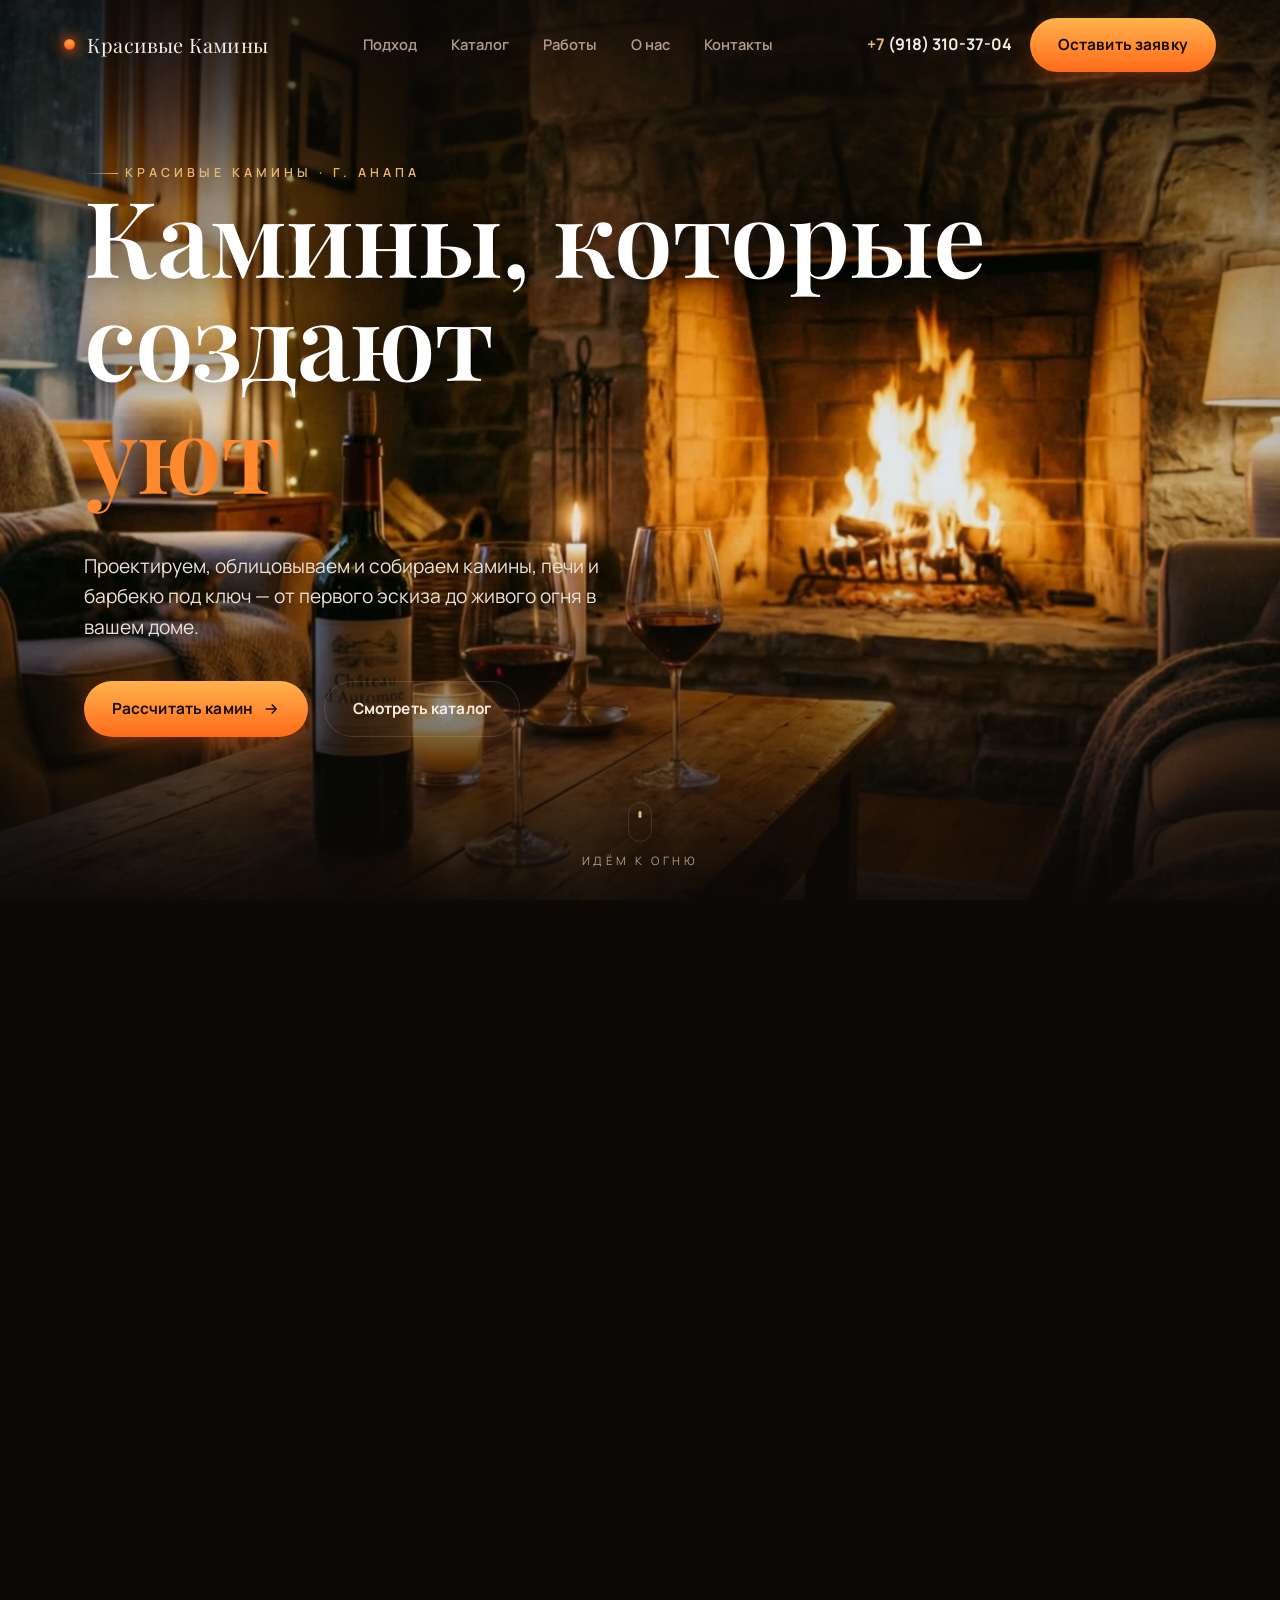
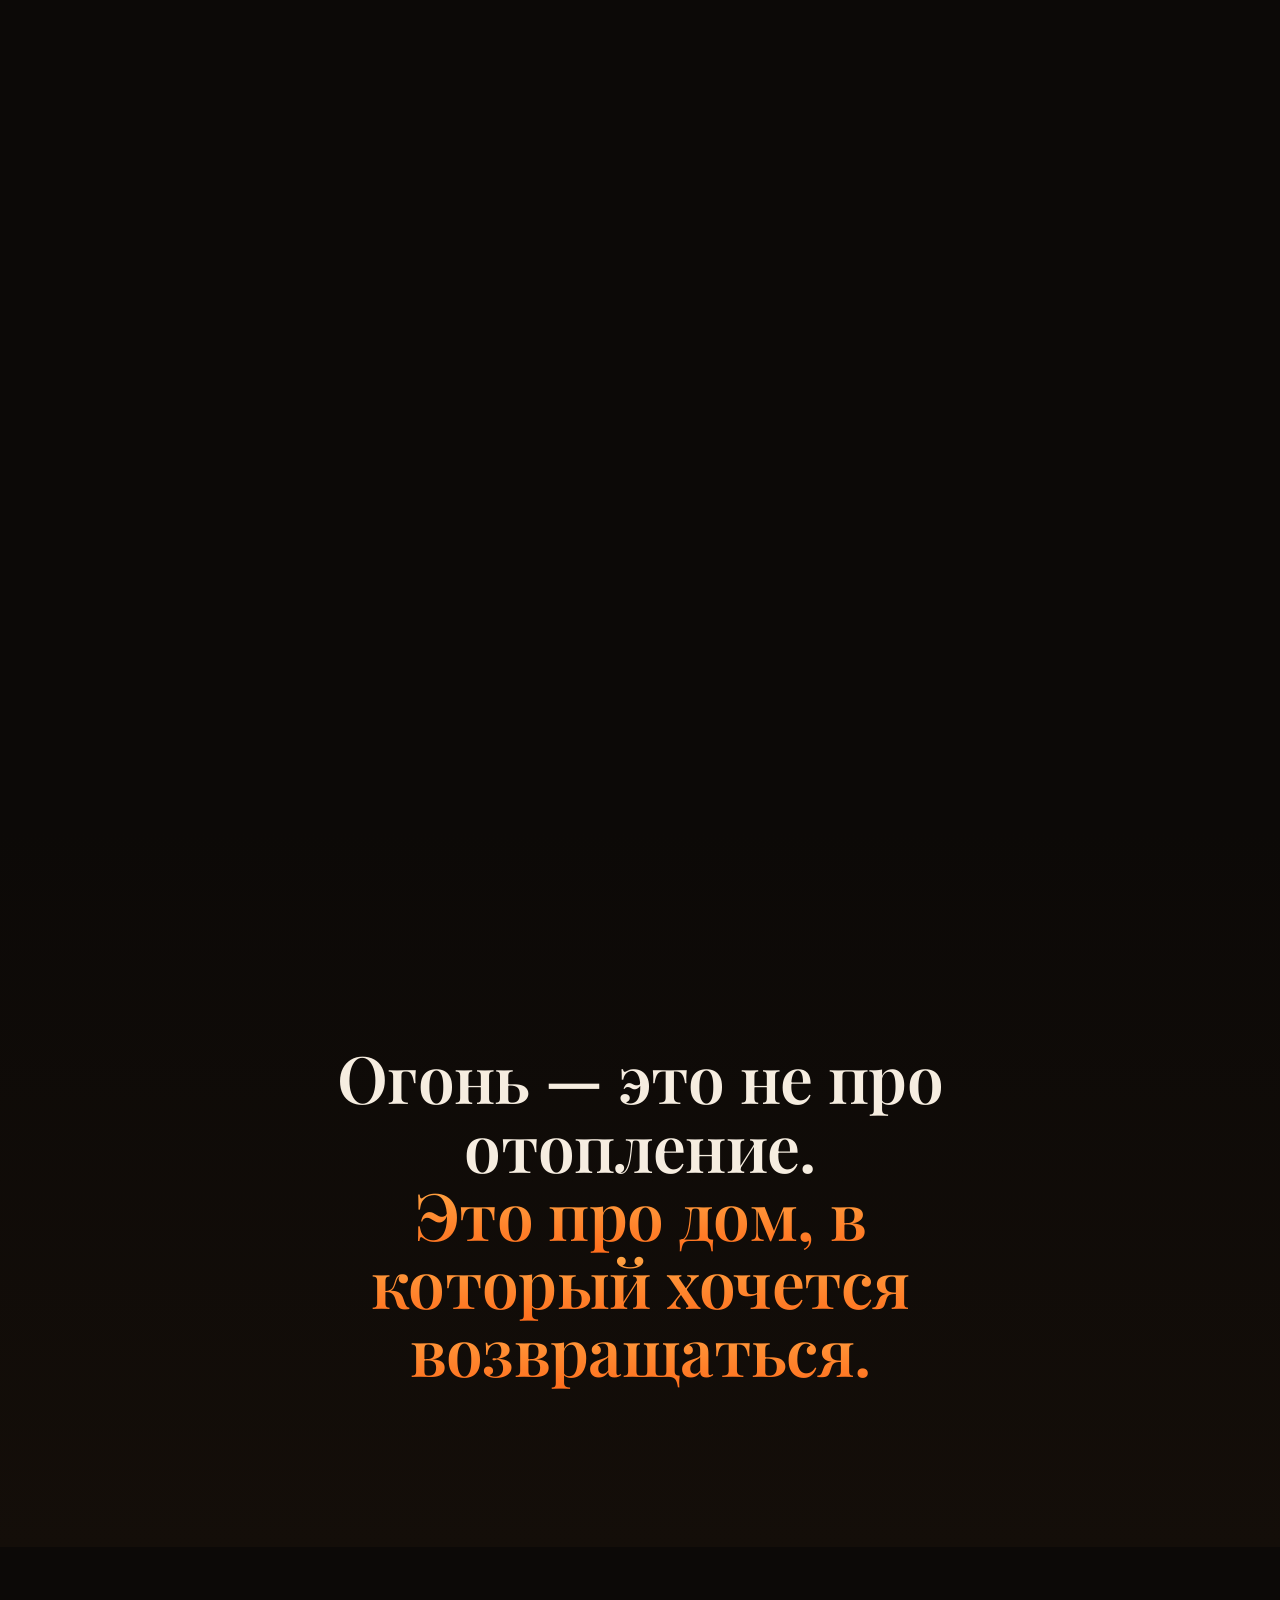
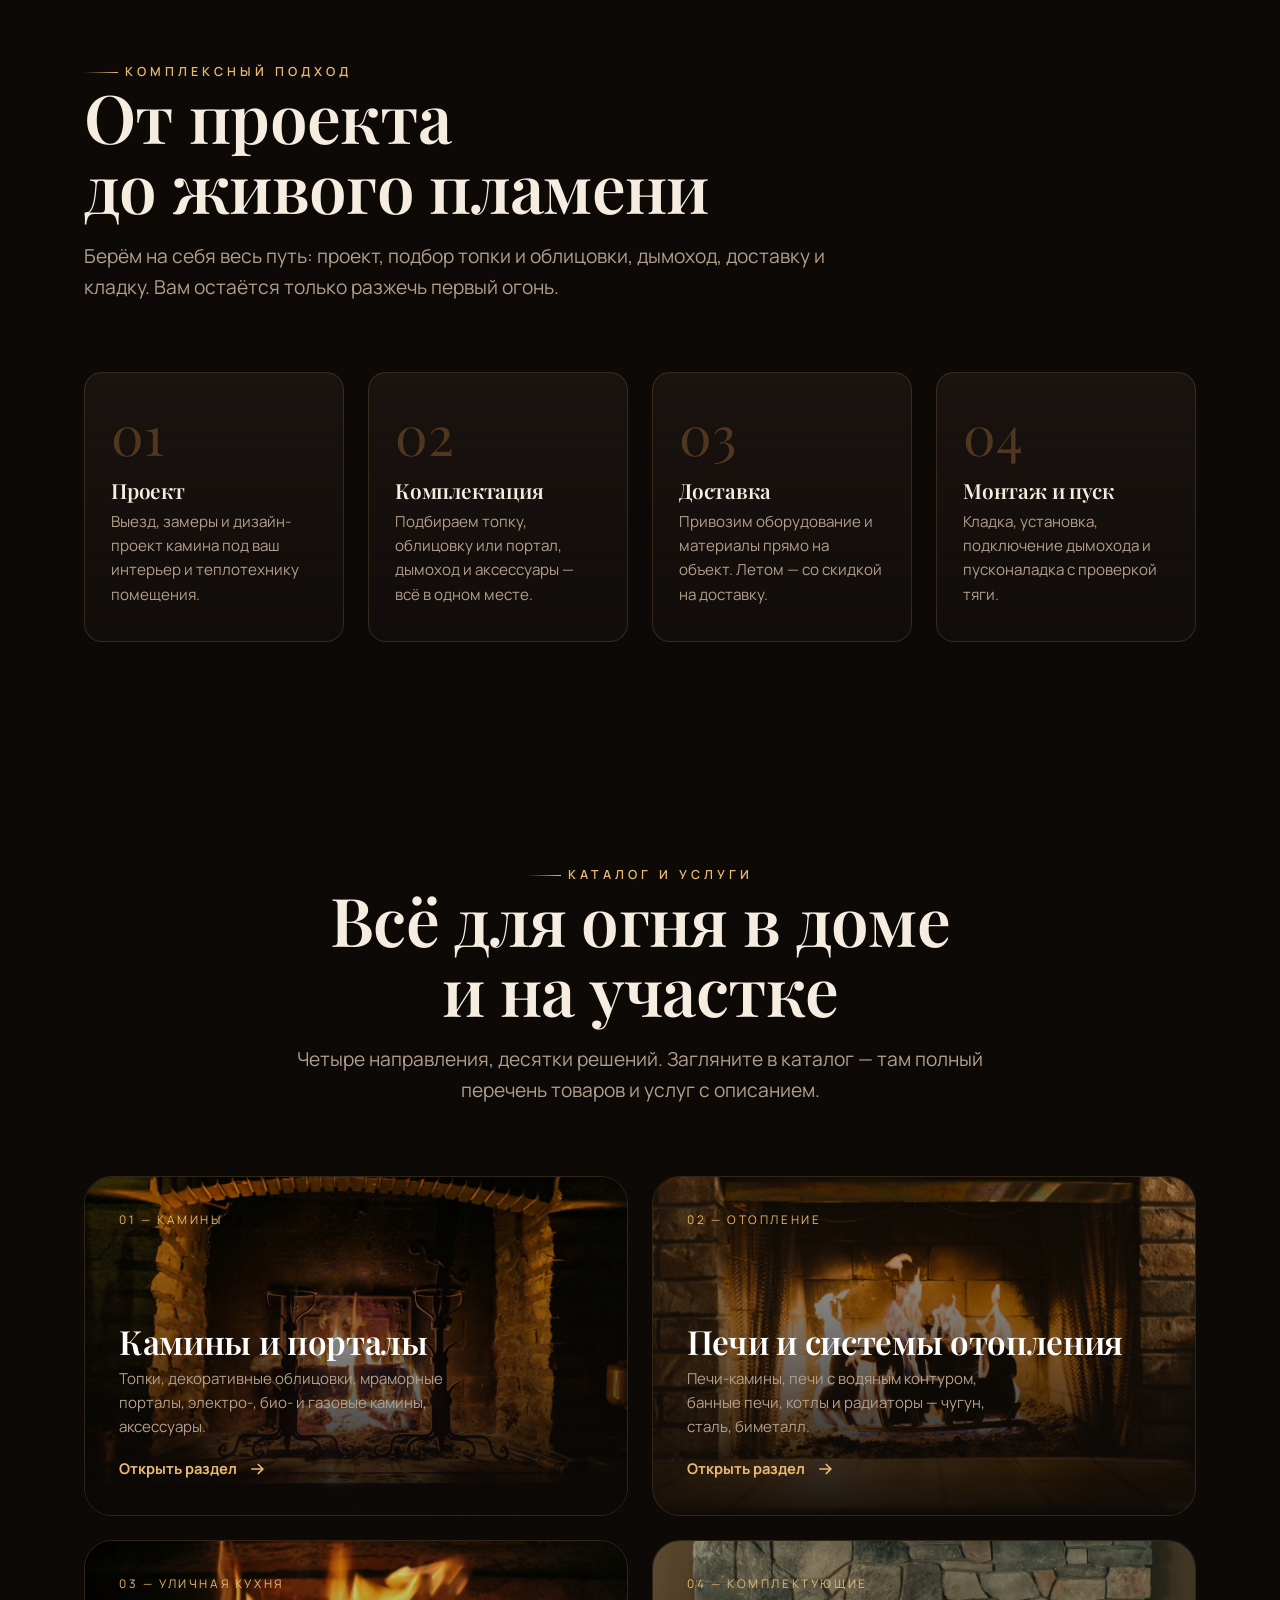
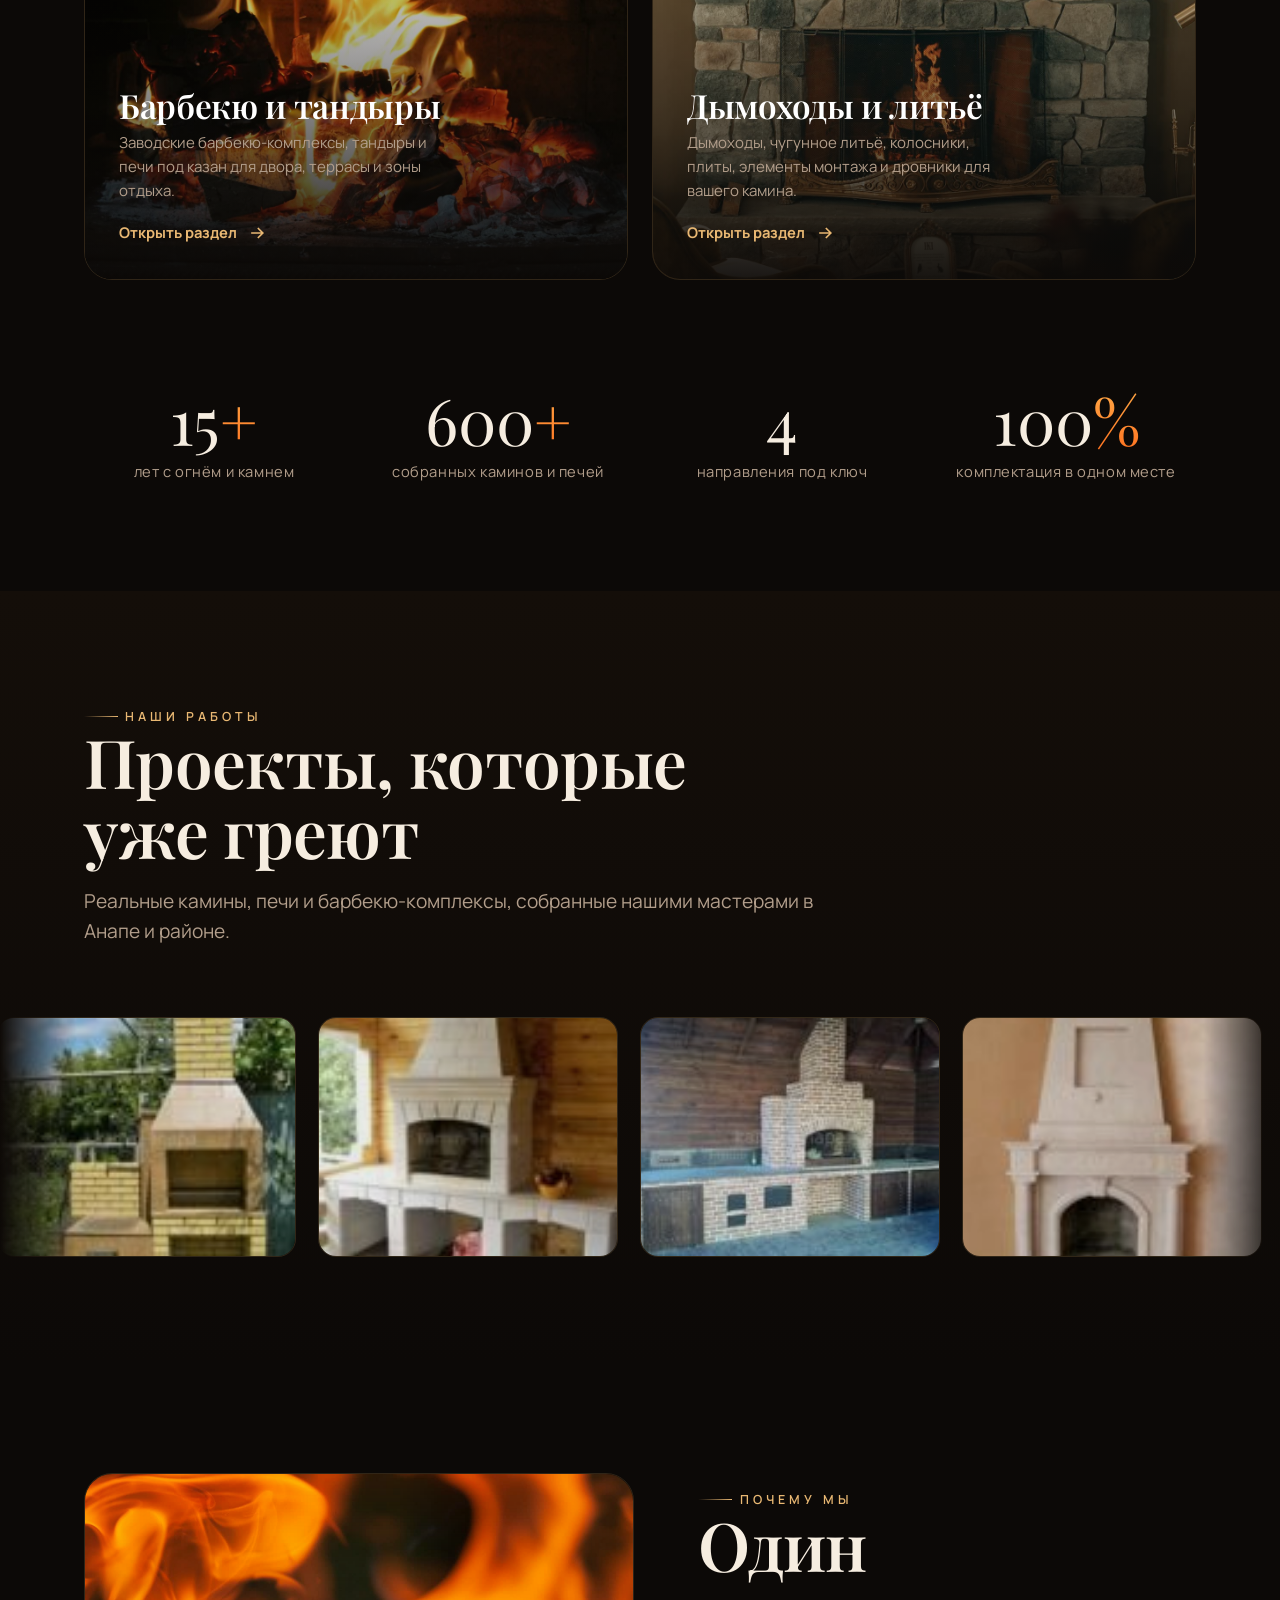
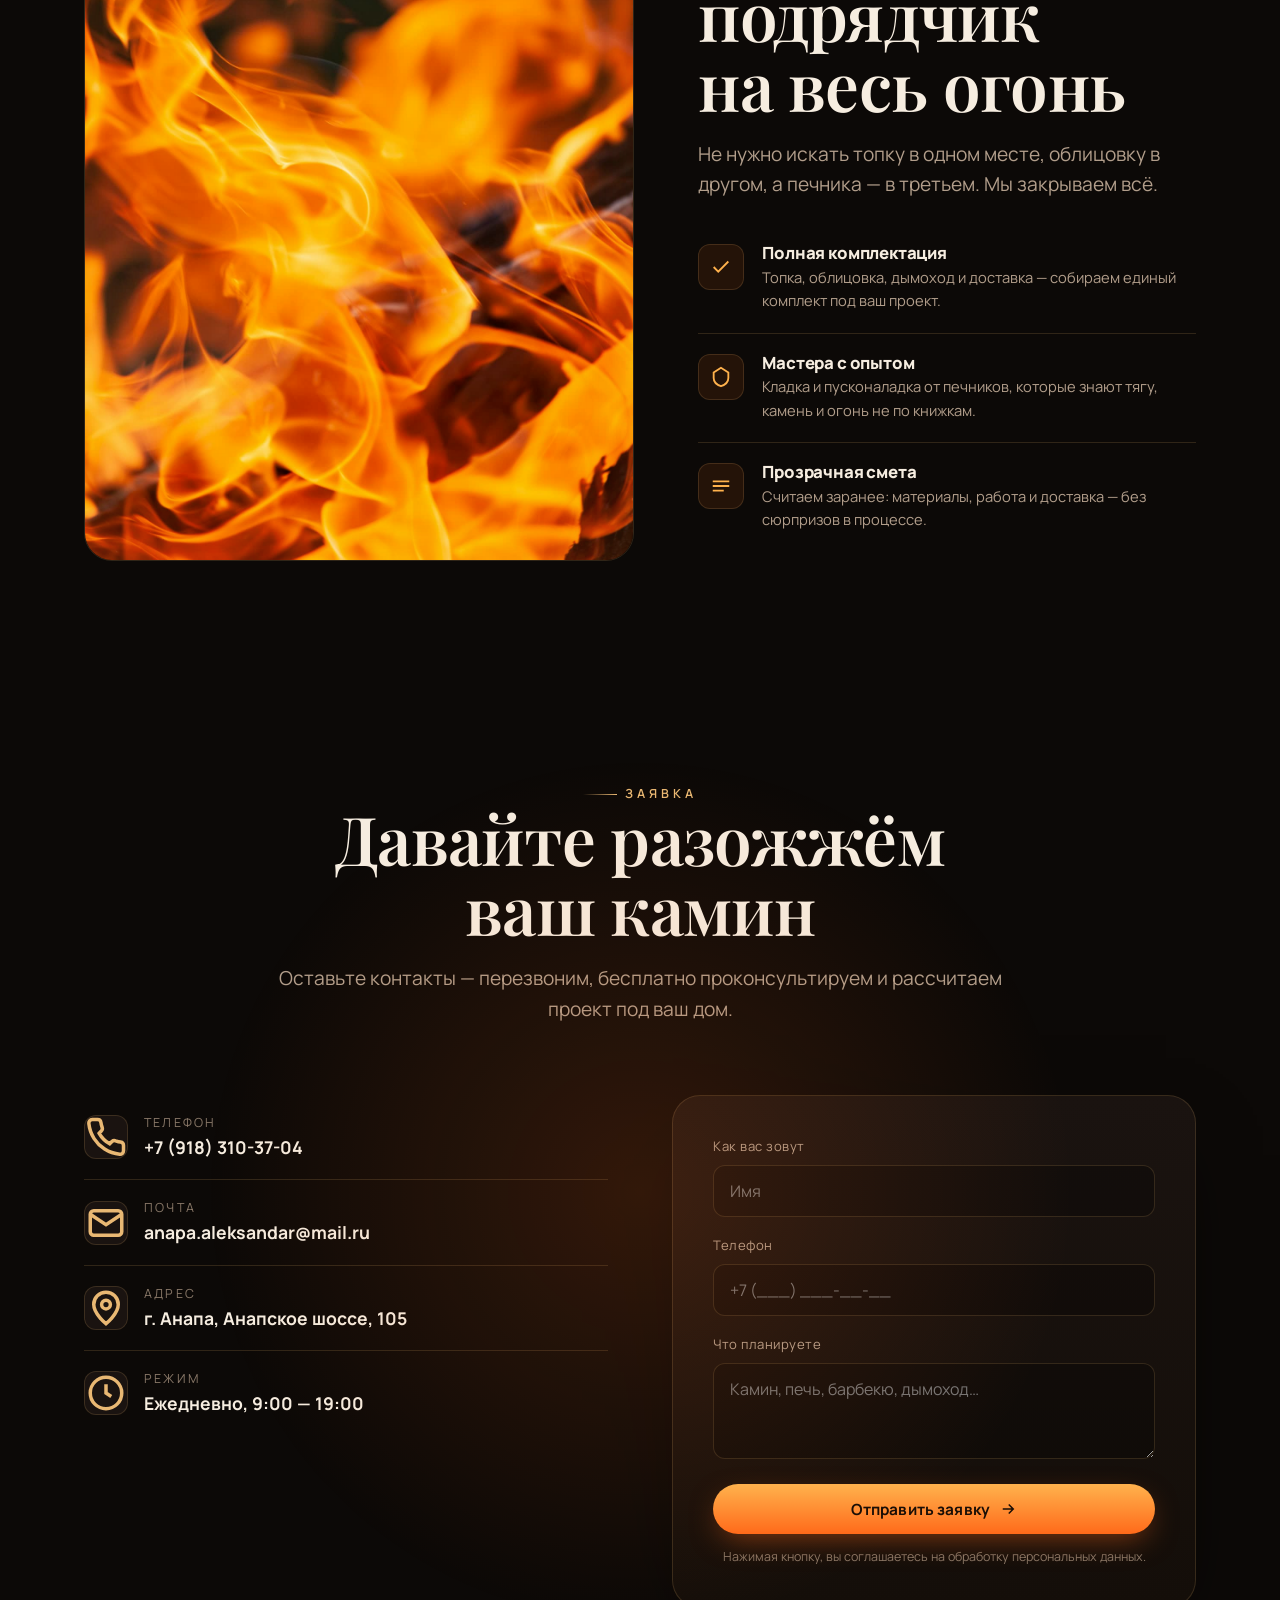
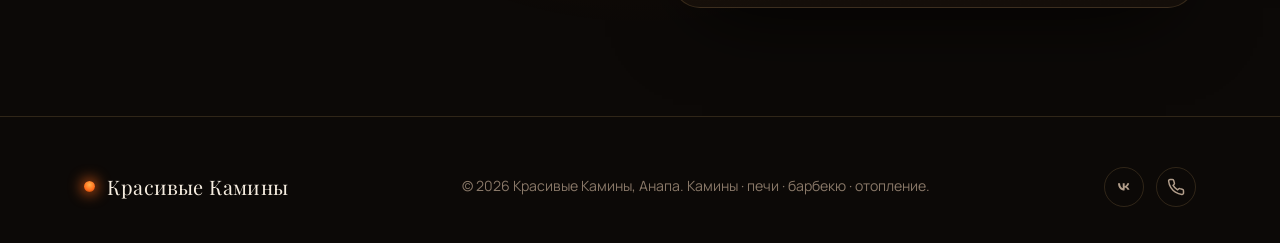
==== commit cb5f1046: "Replay section reveal animation on every viewport entry (both scroll directions) Co-Authored-By: Cla" ====
--- a/index.html
+++ b/index.html
@@ -278,6 +278,6 @@
 <script src="assets/js/vendor/gsap.min.js"></script>
 <script src="assets/js/vendor/ScrollTrigger.min.js"></script>
 <script src="assets/js/vendor/lenis.min.js"></script>
-<script src="assets/js/main.js?v=15"></script>
+<script src="assets/js/main.js?v=16"></script>
 </body>
 </html>
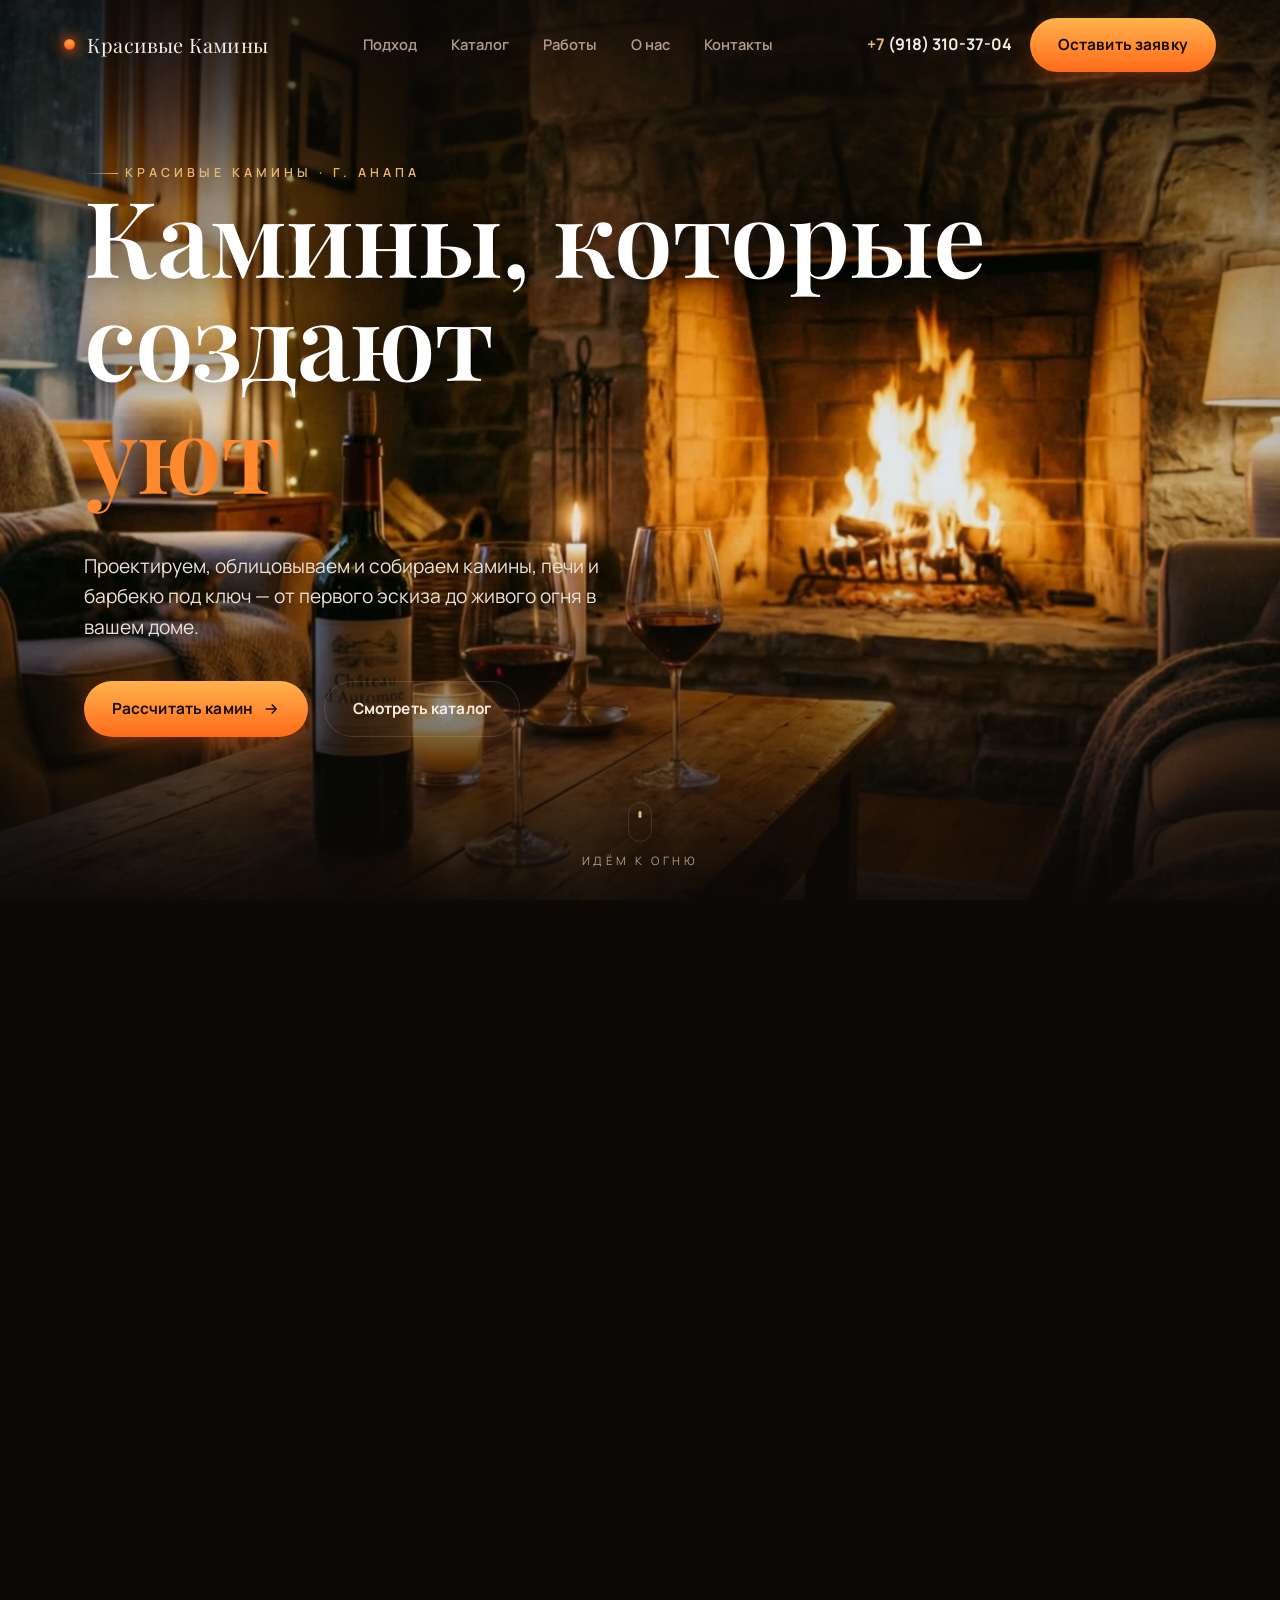
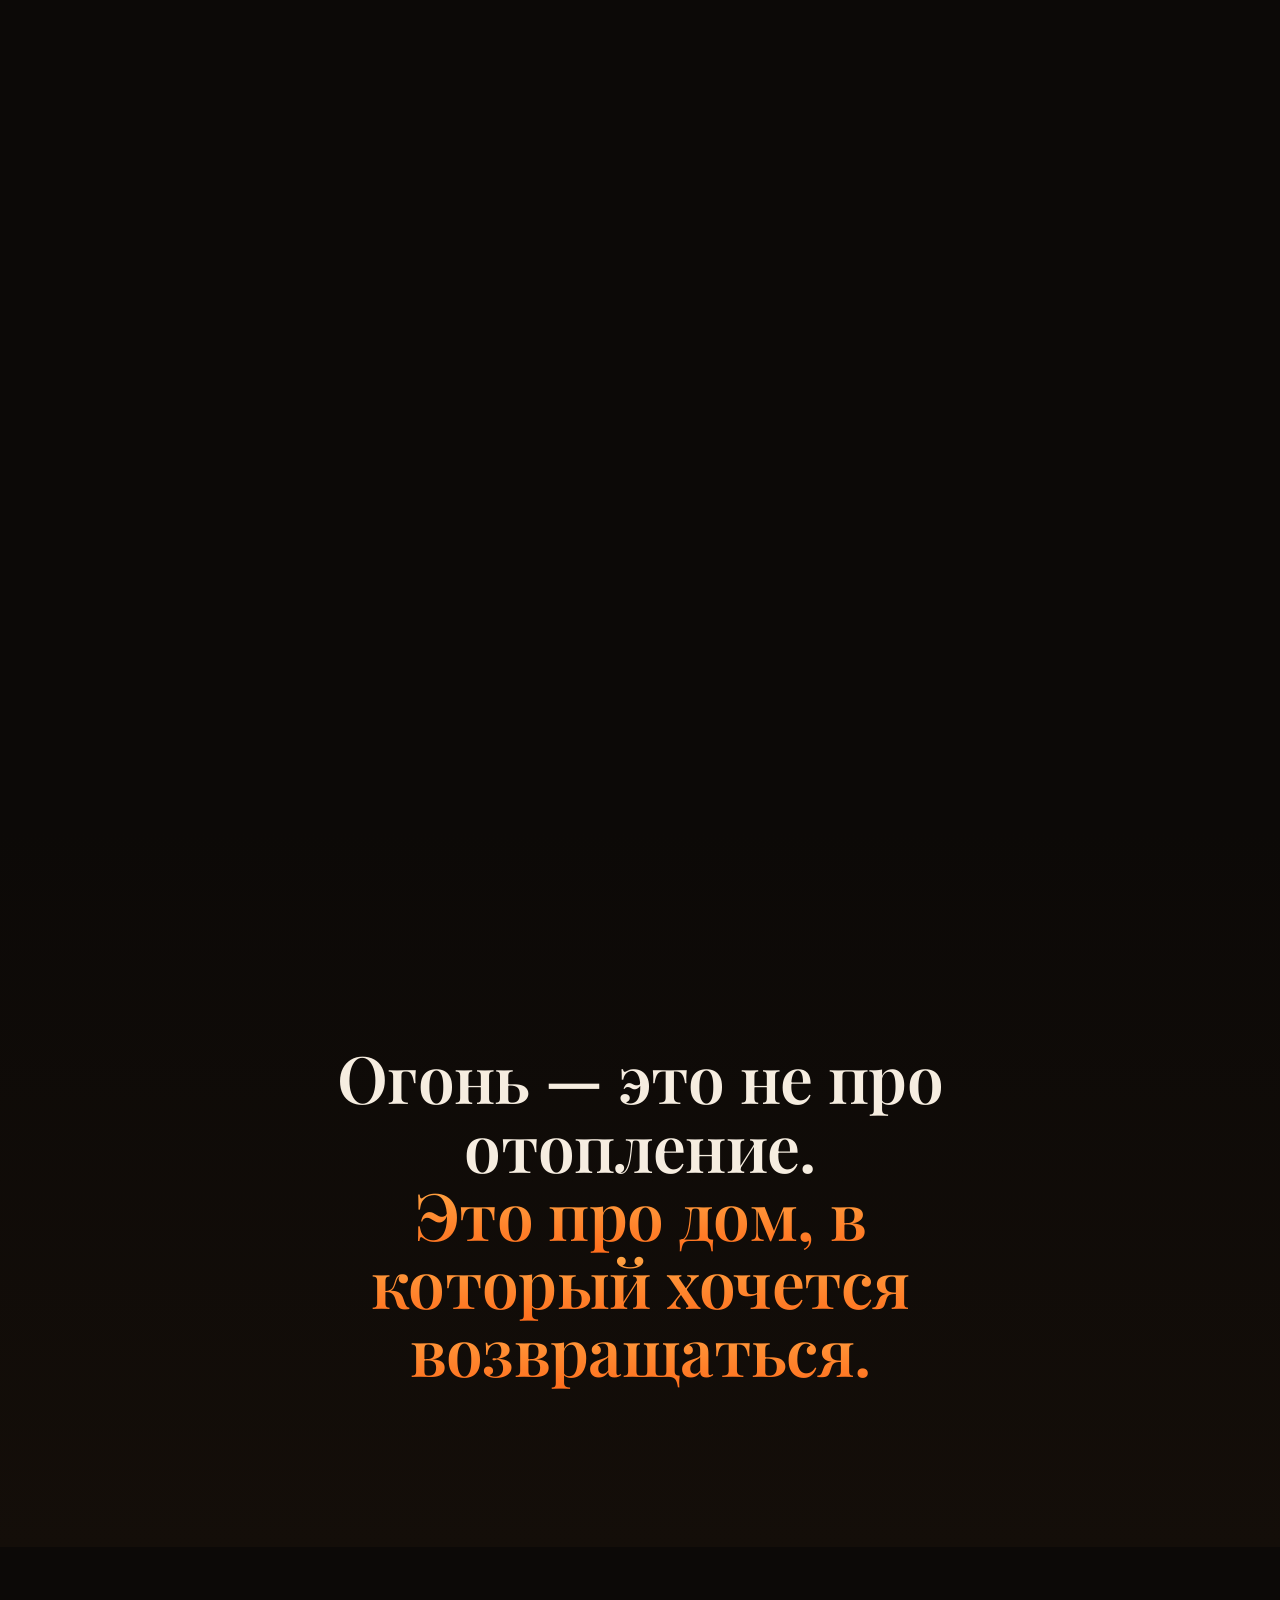
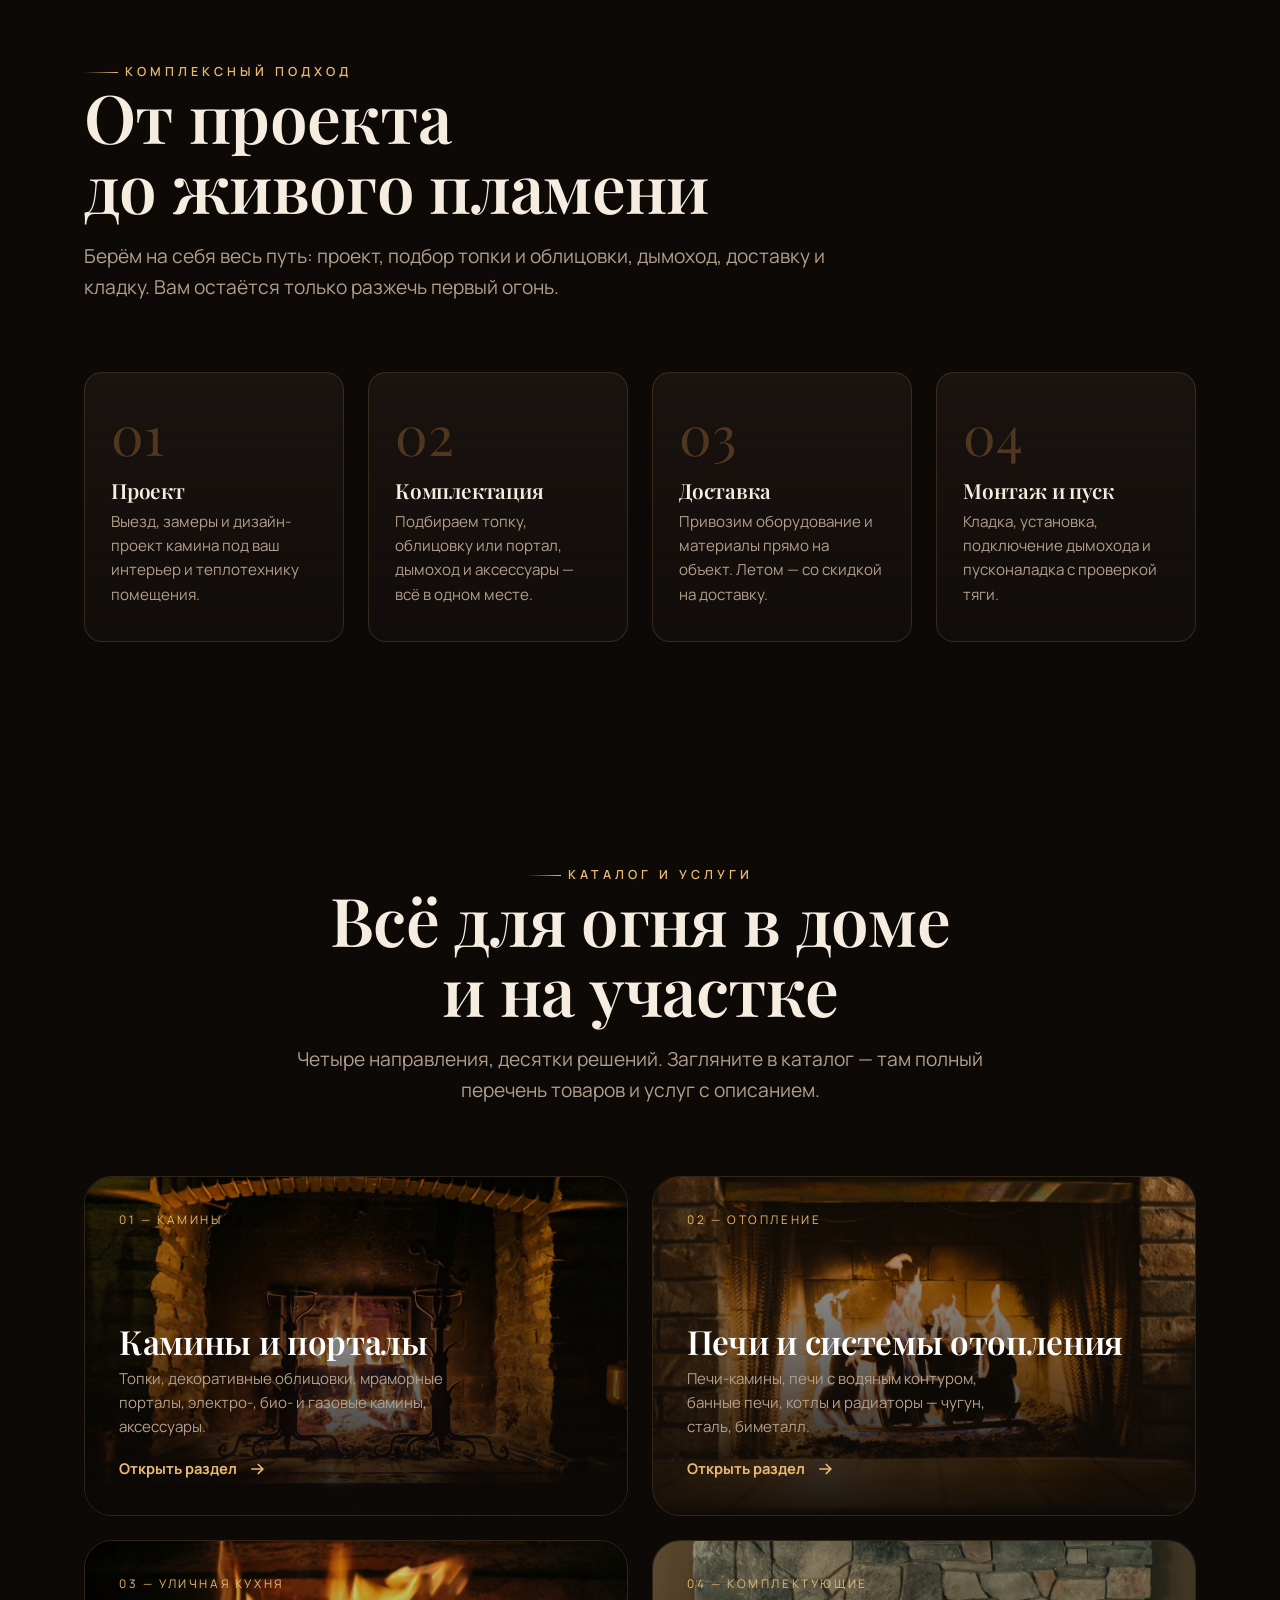
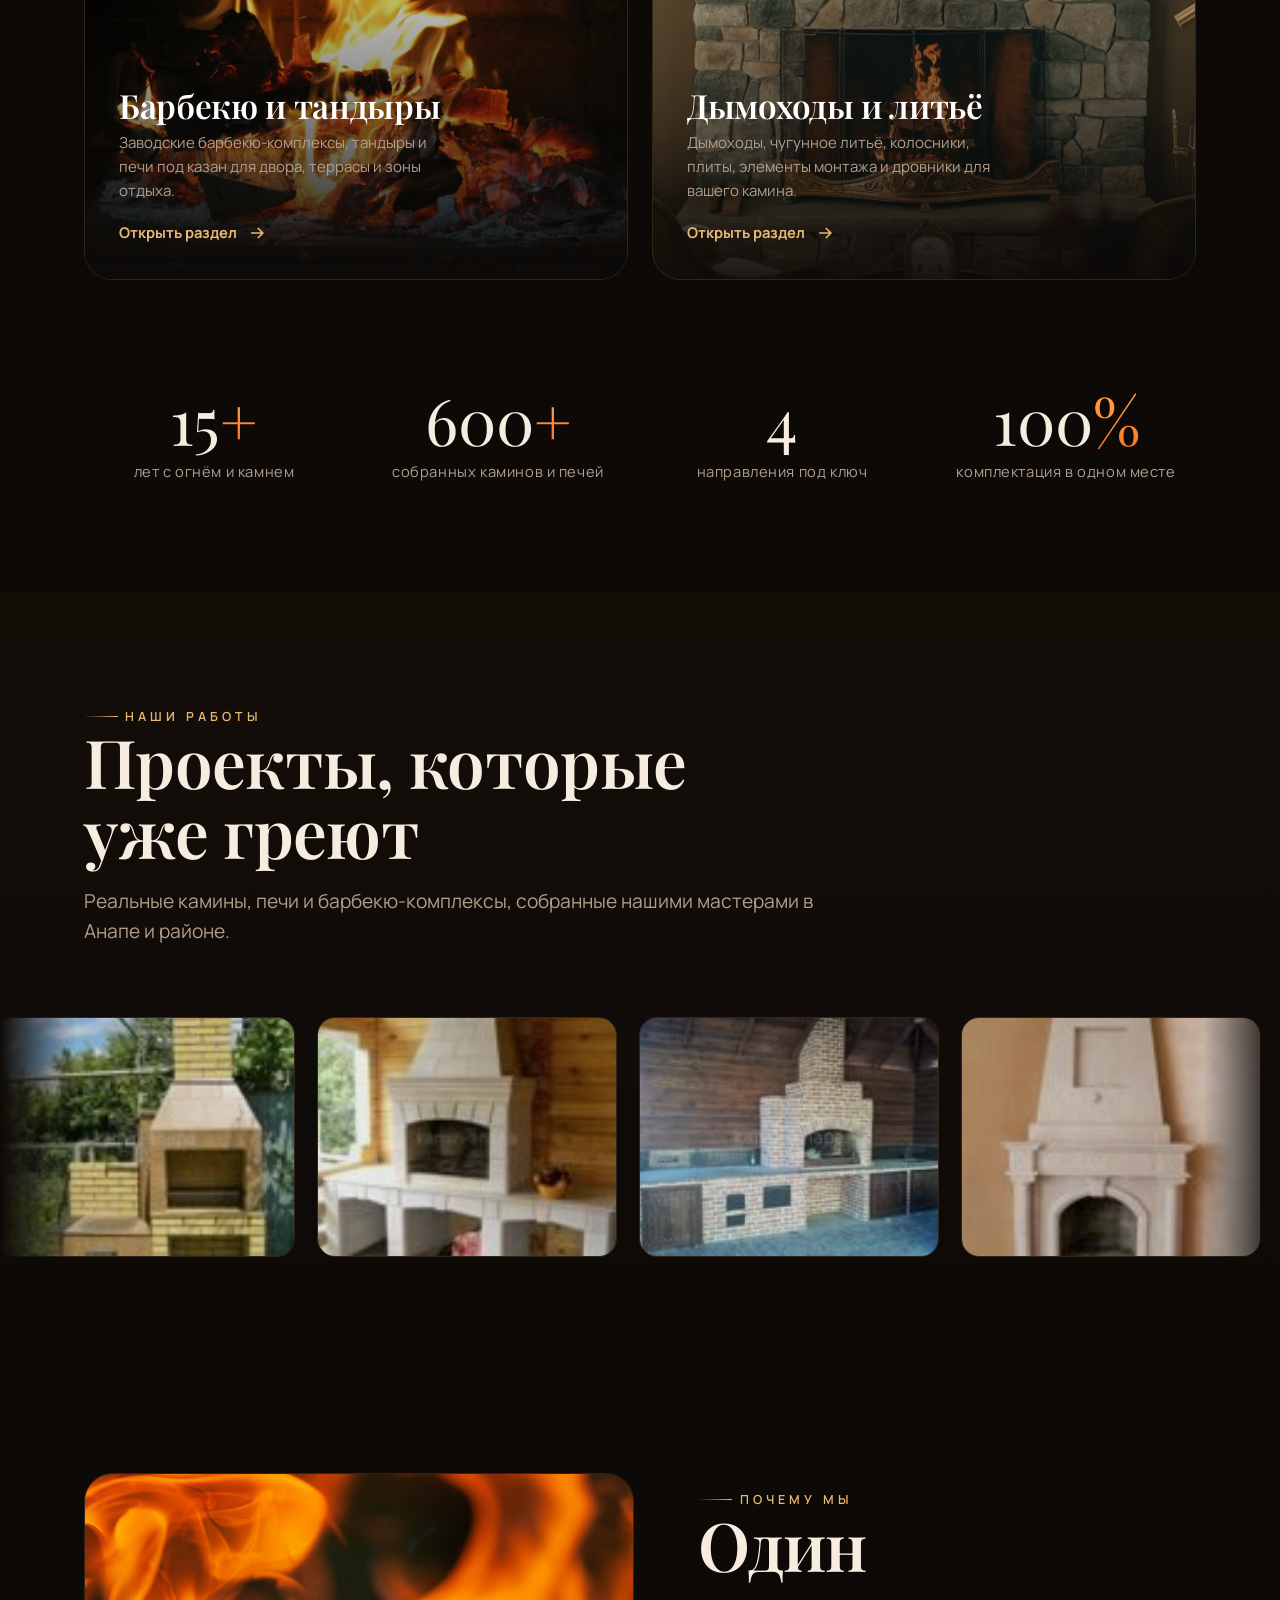
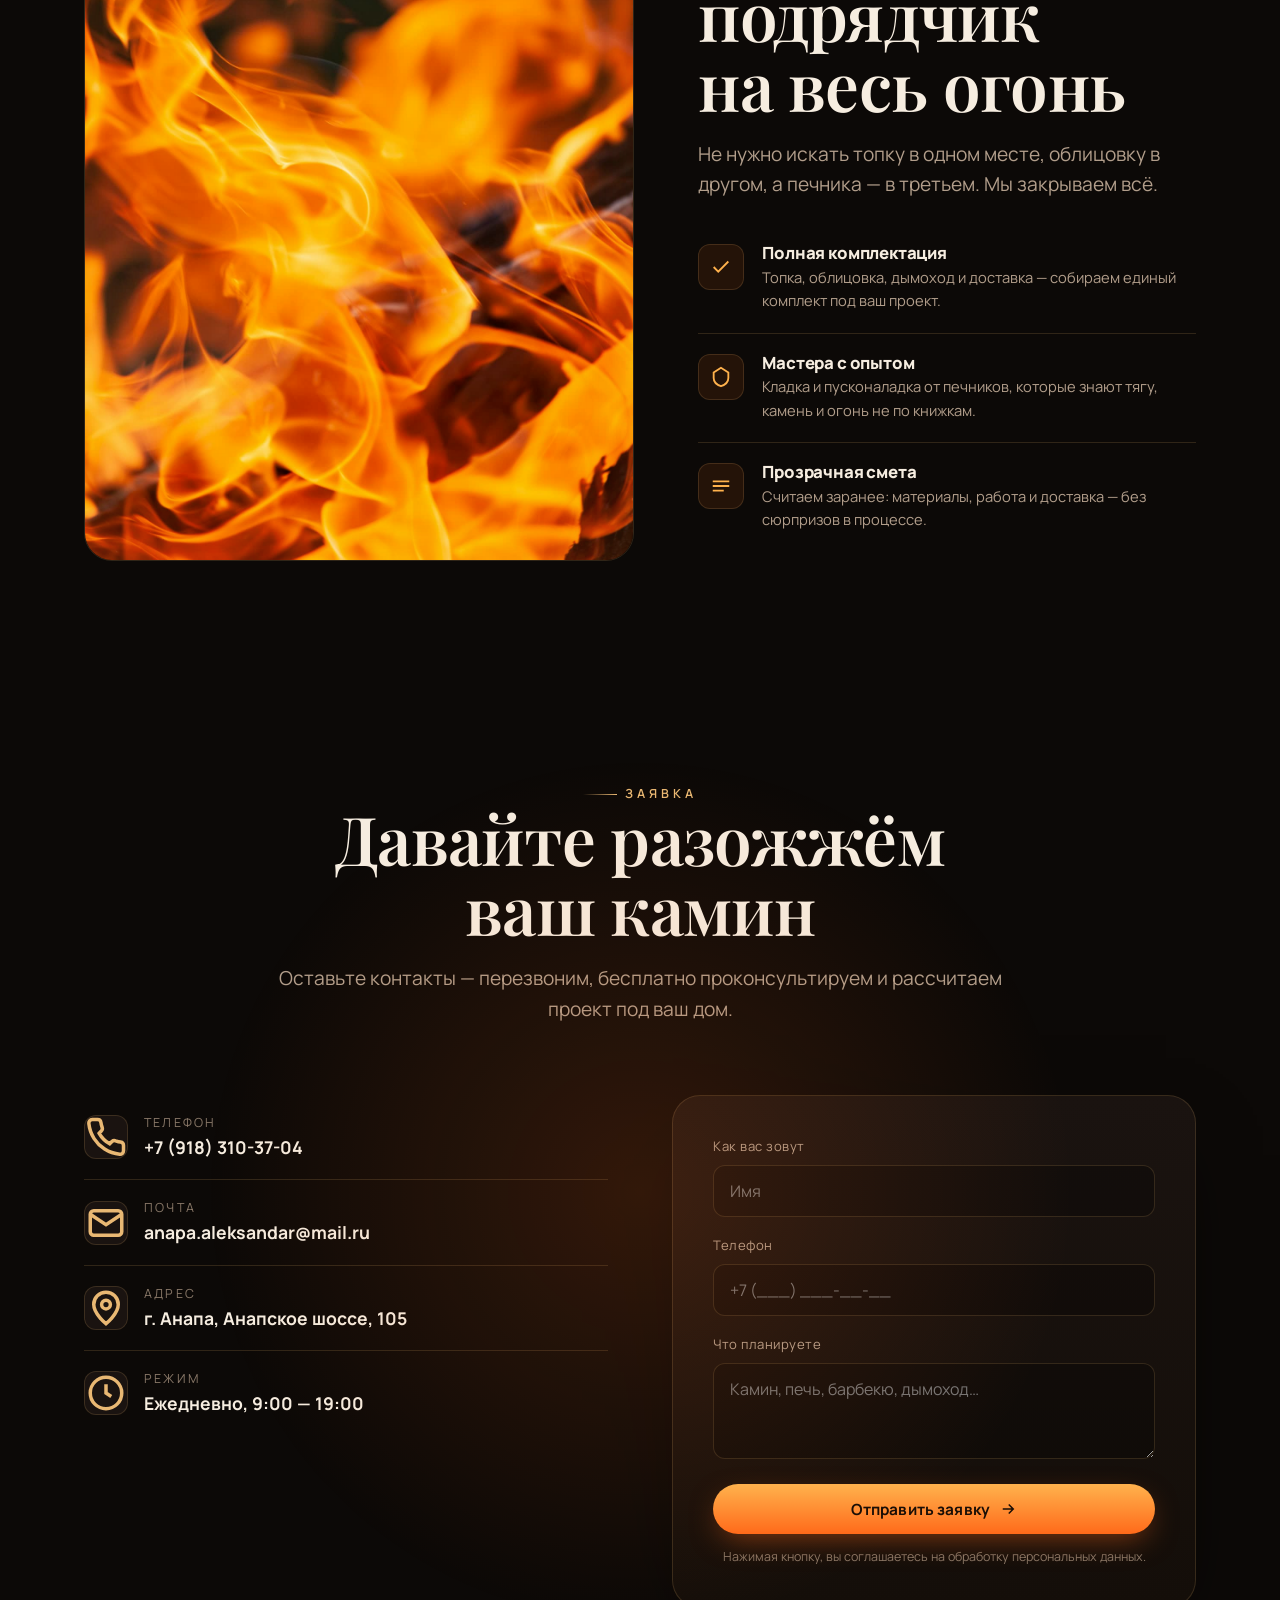
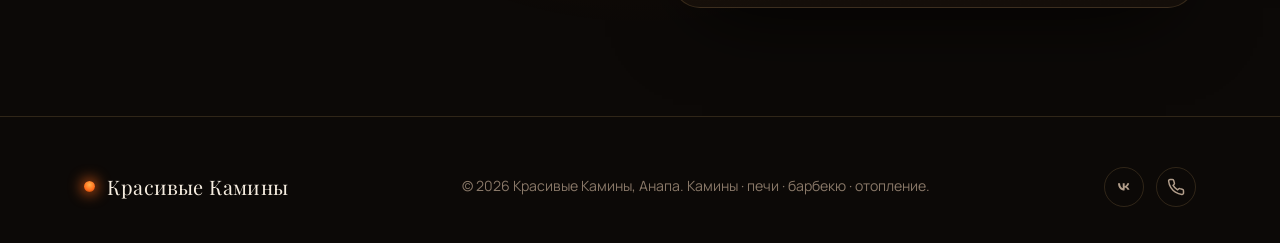
==== commit 3f9937b7: "Fix hero unpin flash on fast scroll: scrub 1 -> 0.3, fadeout completes at 70% of pin distance Co-Aut" ====
--- a/index.html
+++ b/index.html
@@ -278,6 +278,6 @@
 <script src="assets/js/vendor/gsap.min.js"></script>
 <script src="assets/js/vendor/ScrollTrigger.min.js"></script>
 <script src="assets/js/vendor/lenis.min.js"></script>
-<script src="assets/js/main.js?v=16"></script>
+<script src="assets/js/main.js?v=17"></script>
 </body>
 </html>
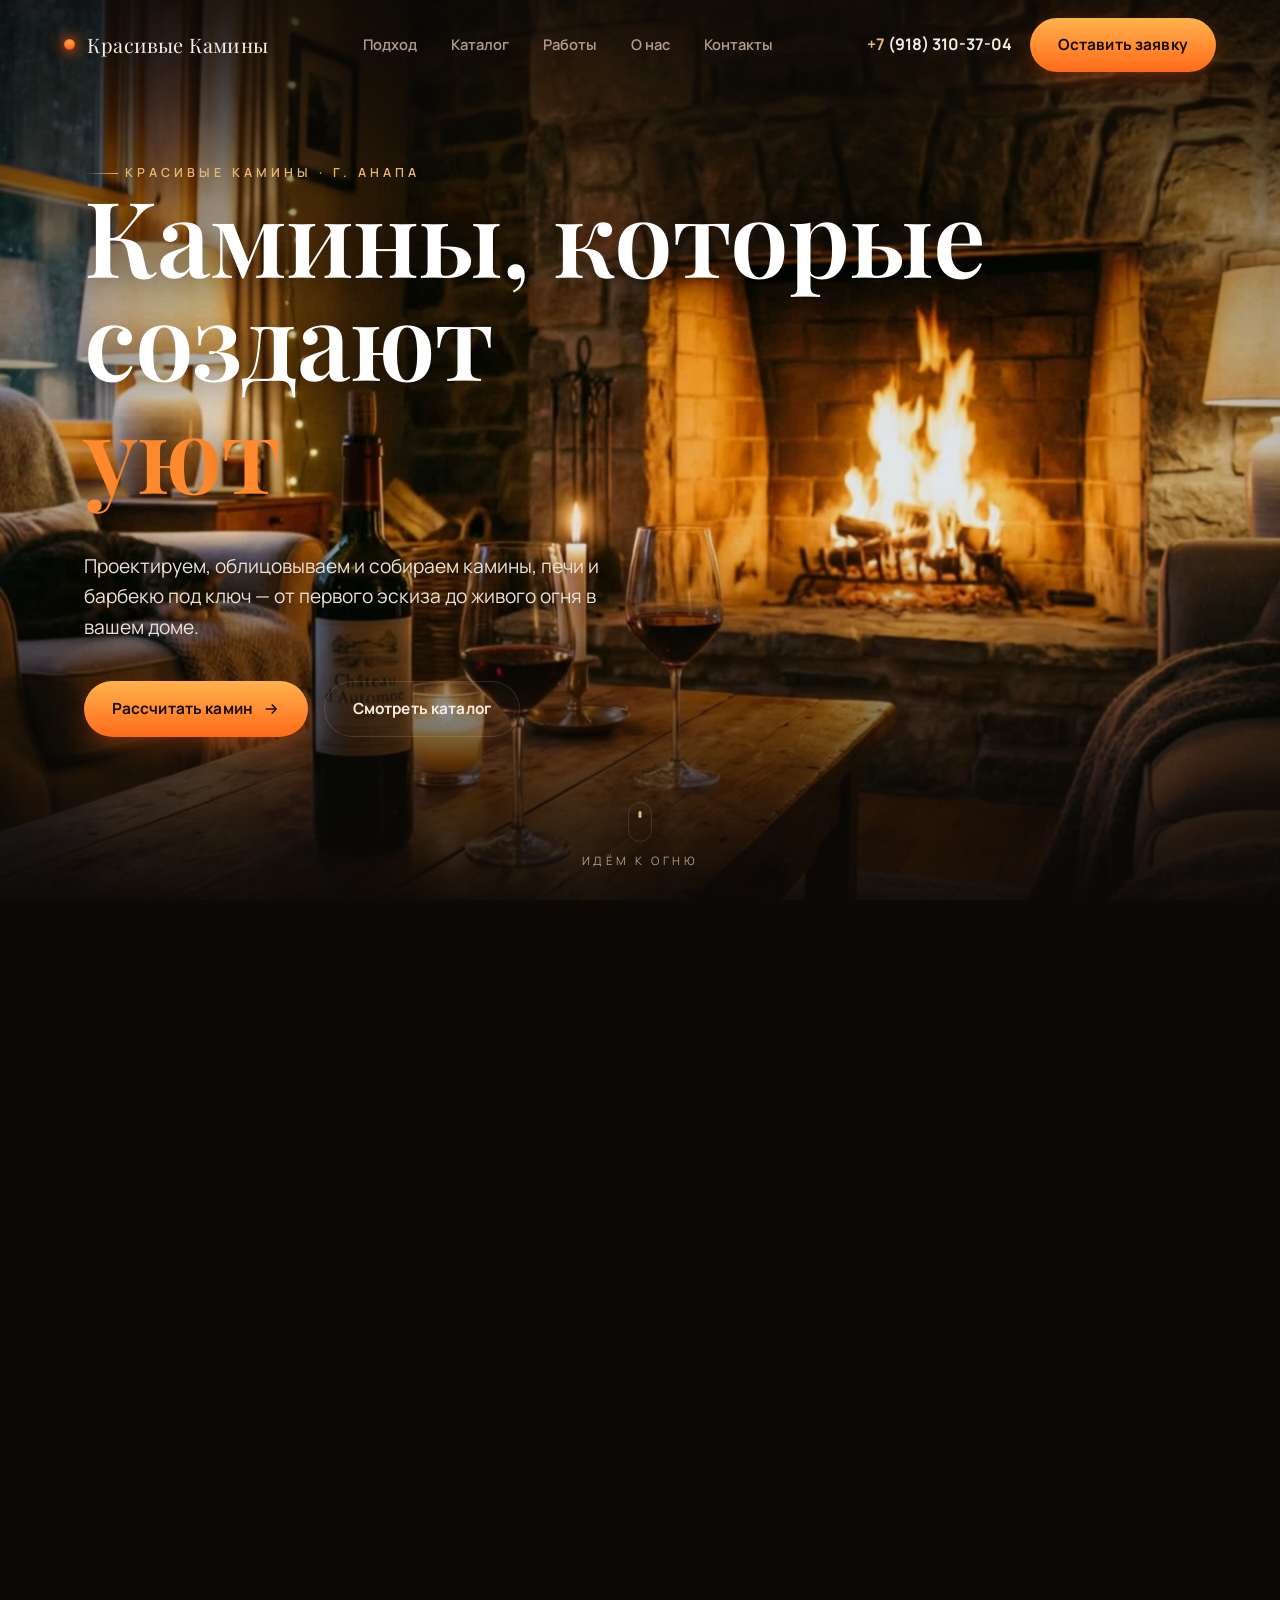
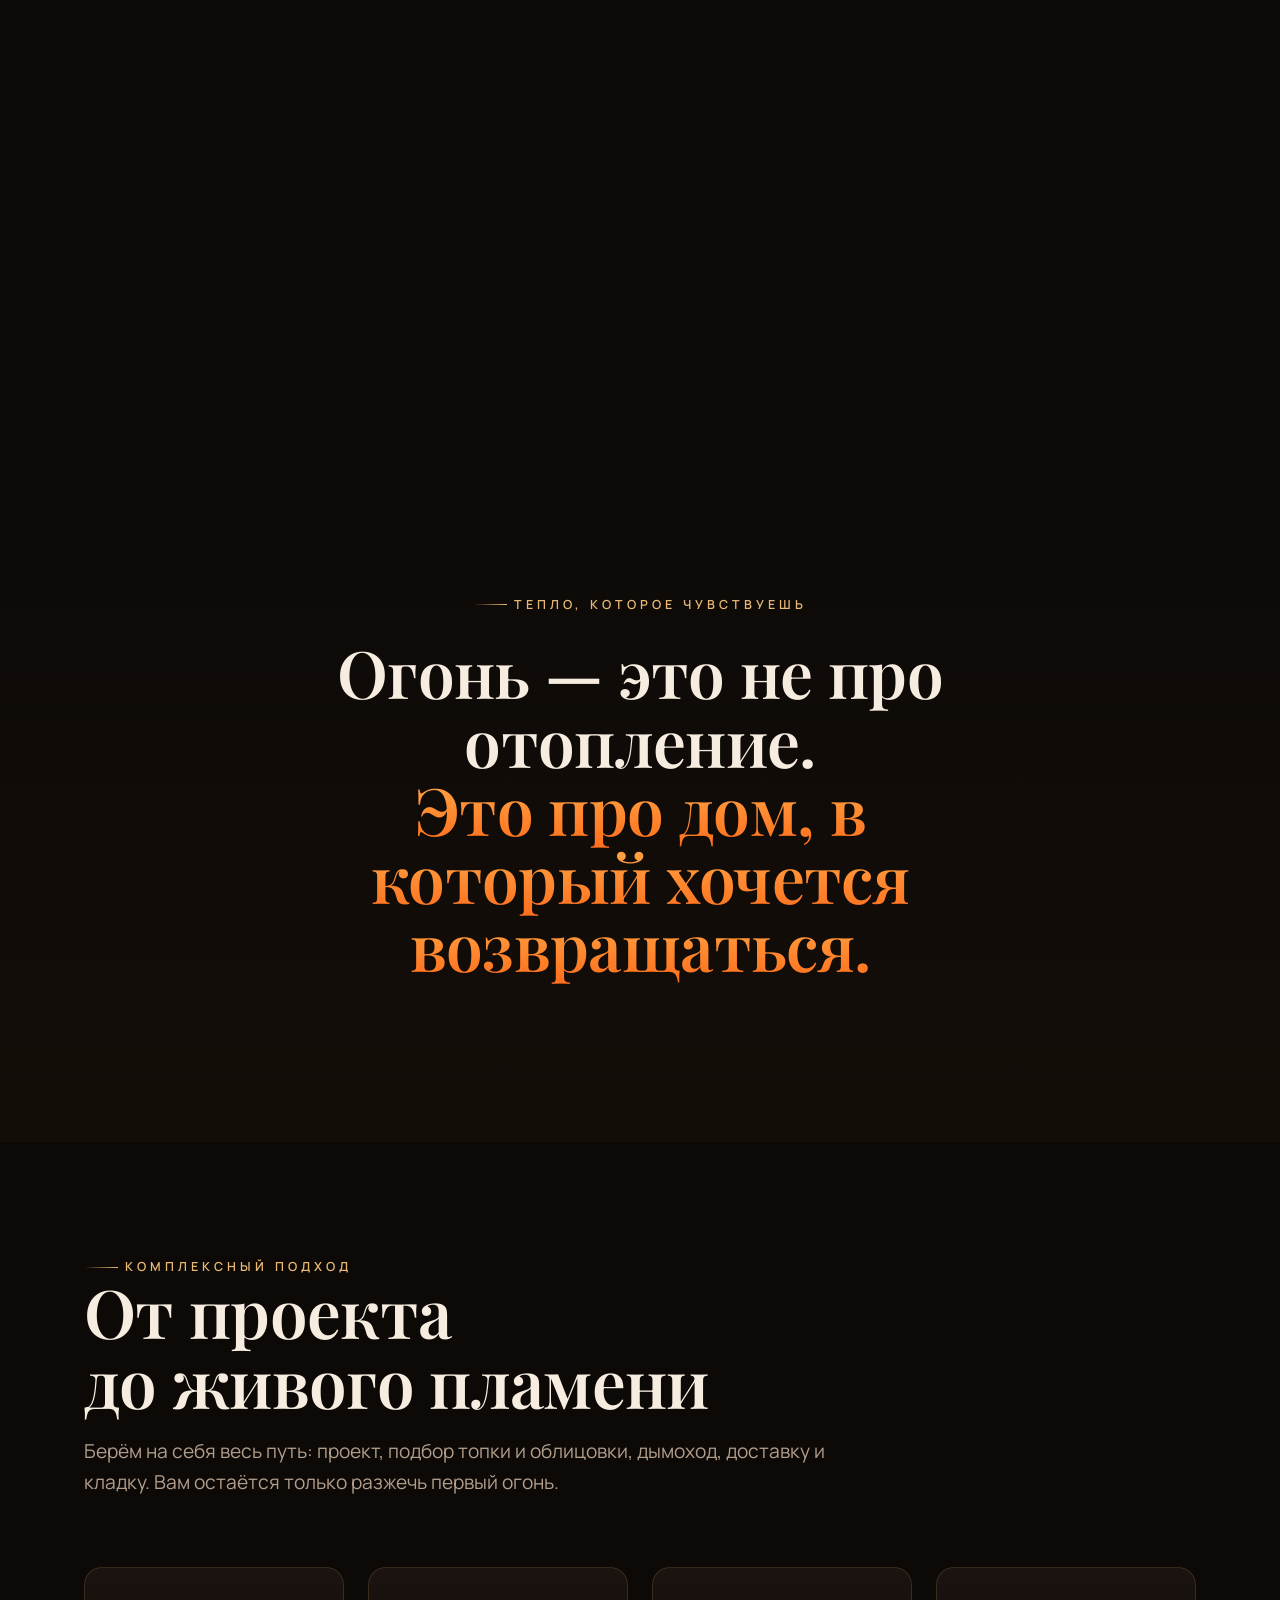
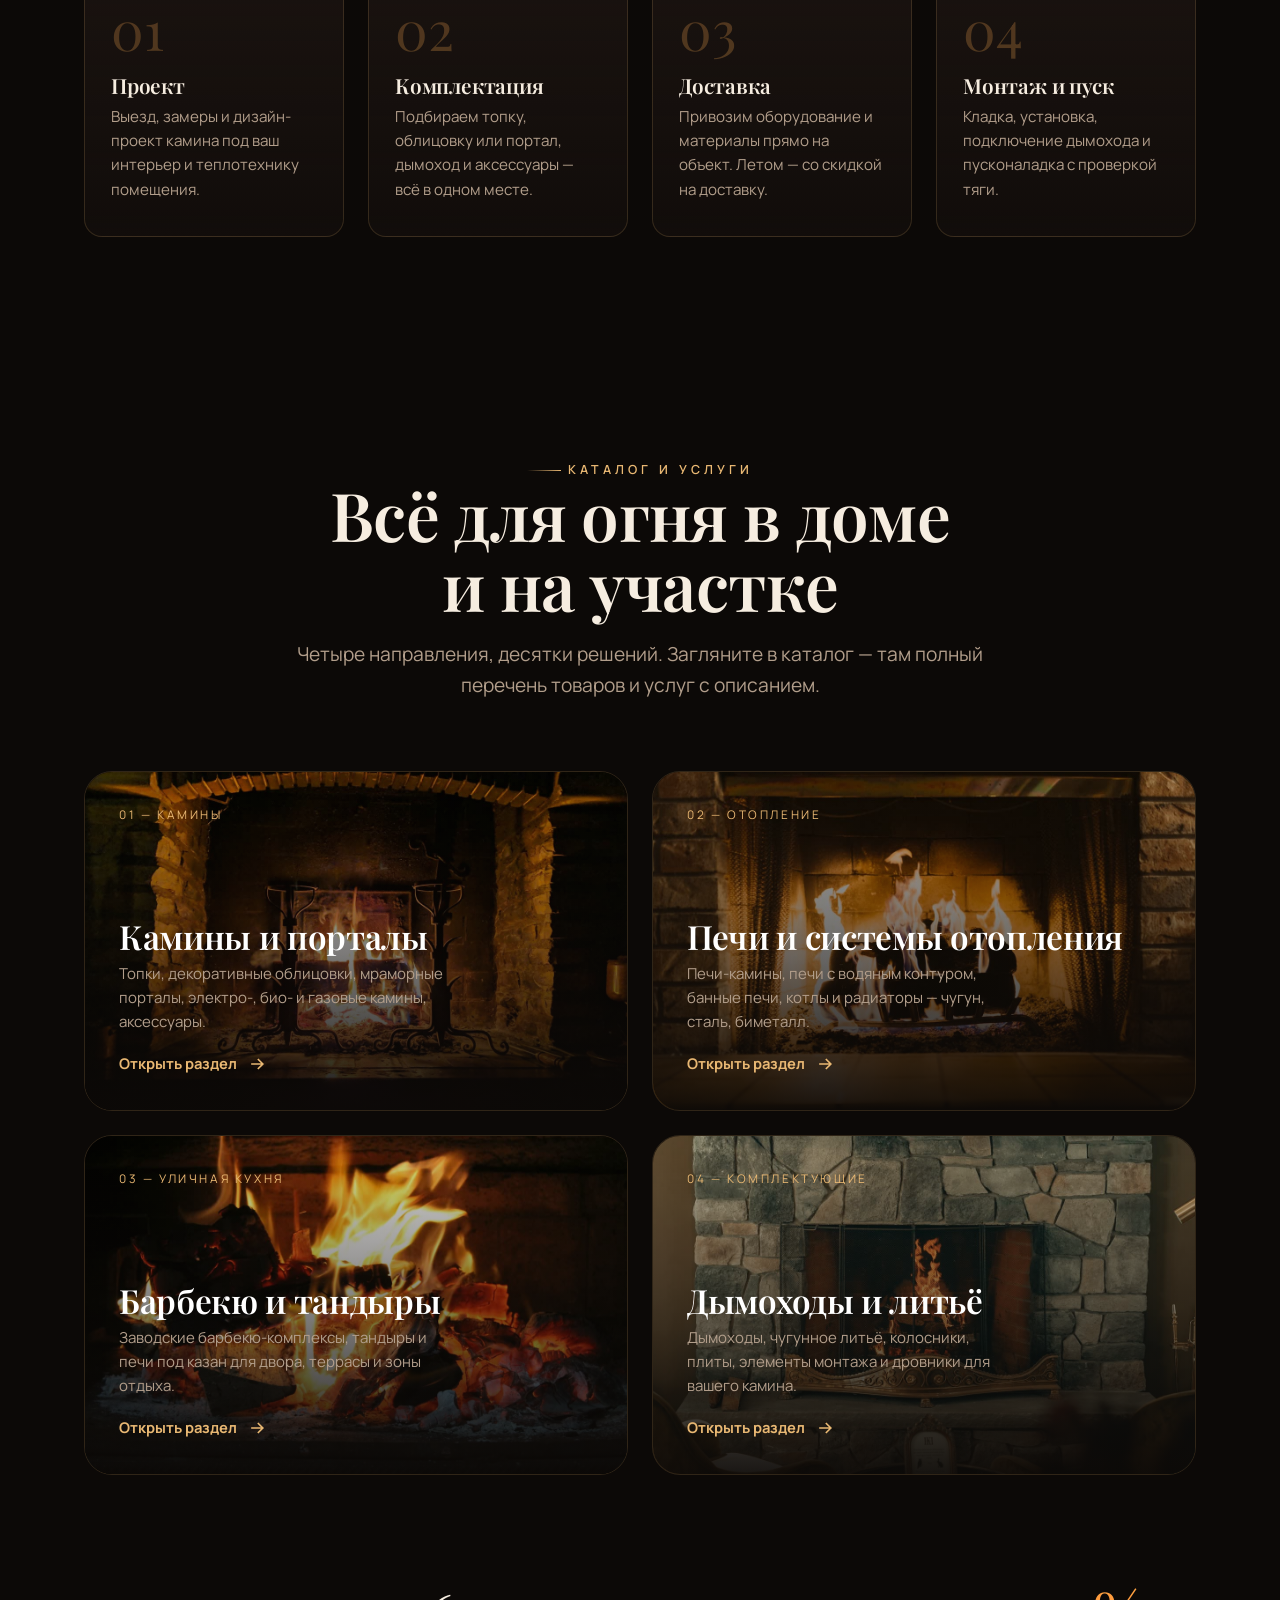
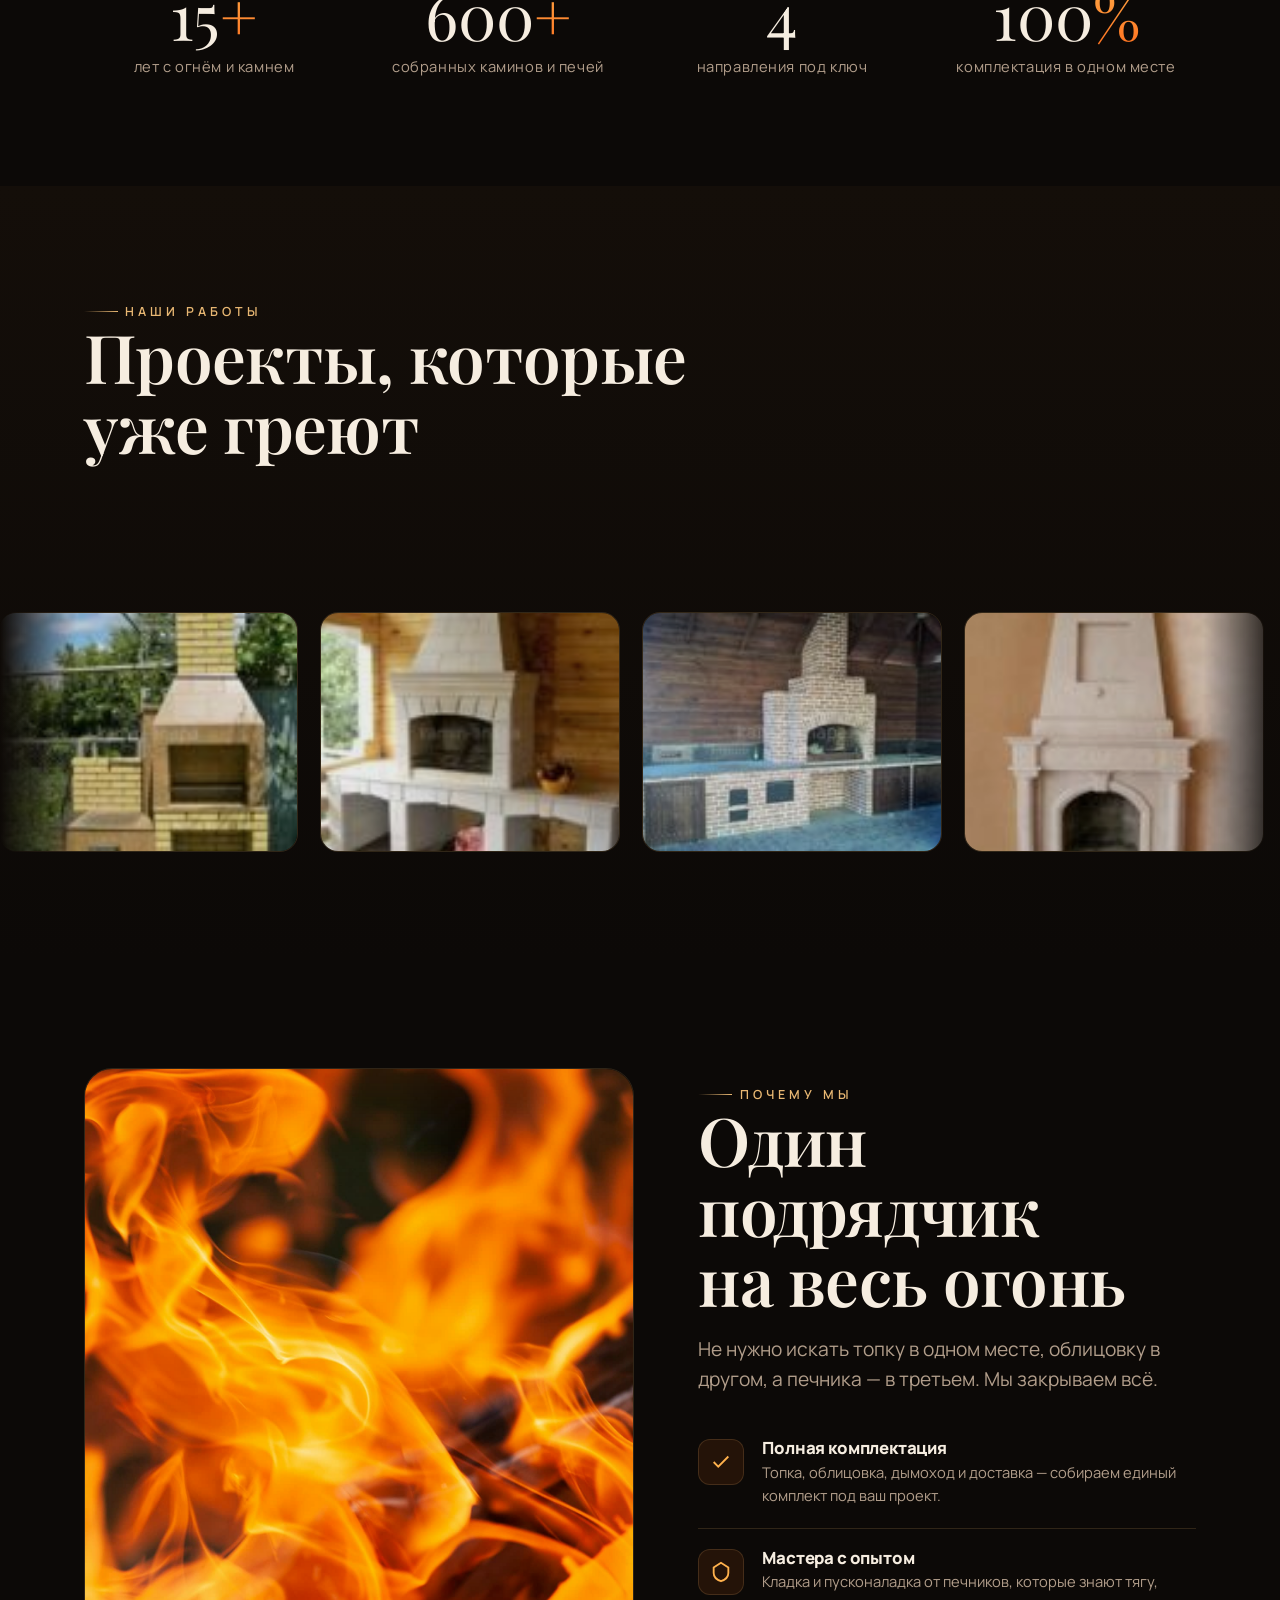
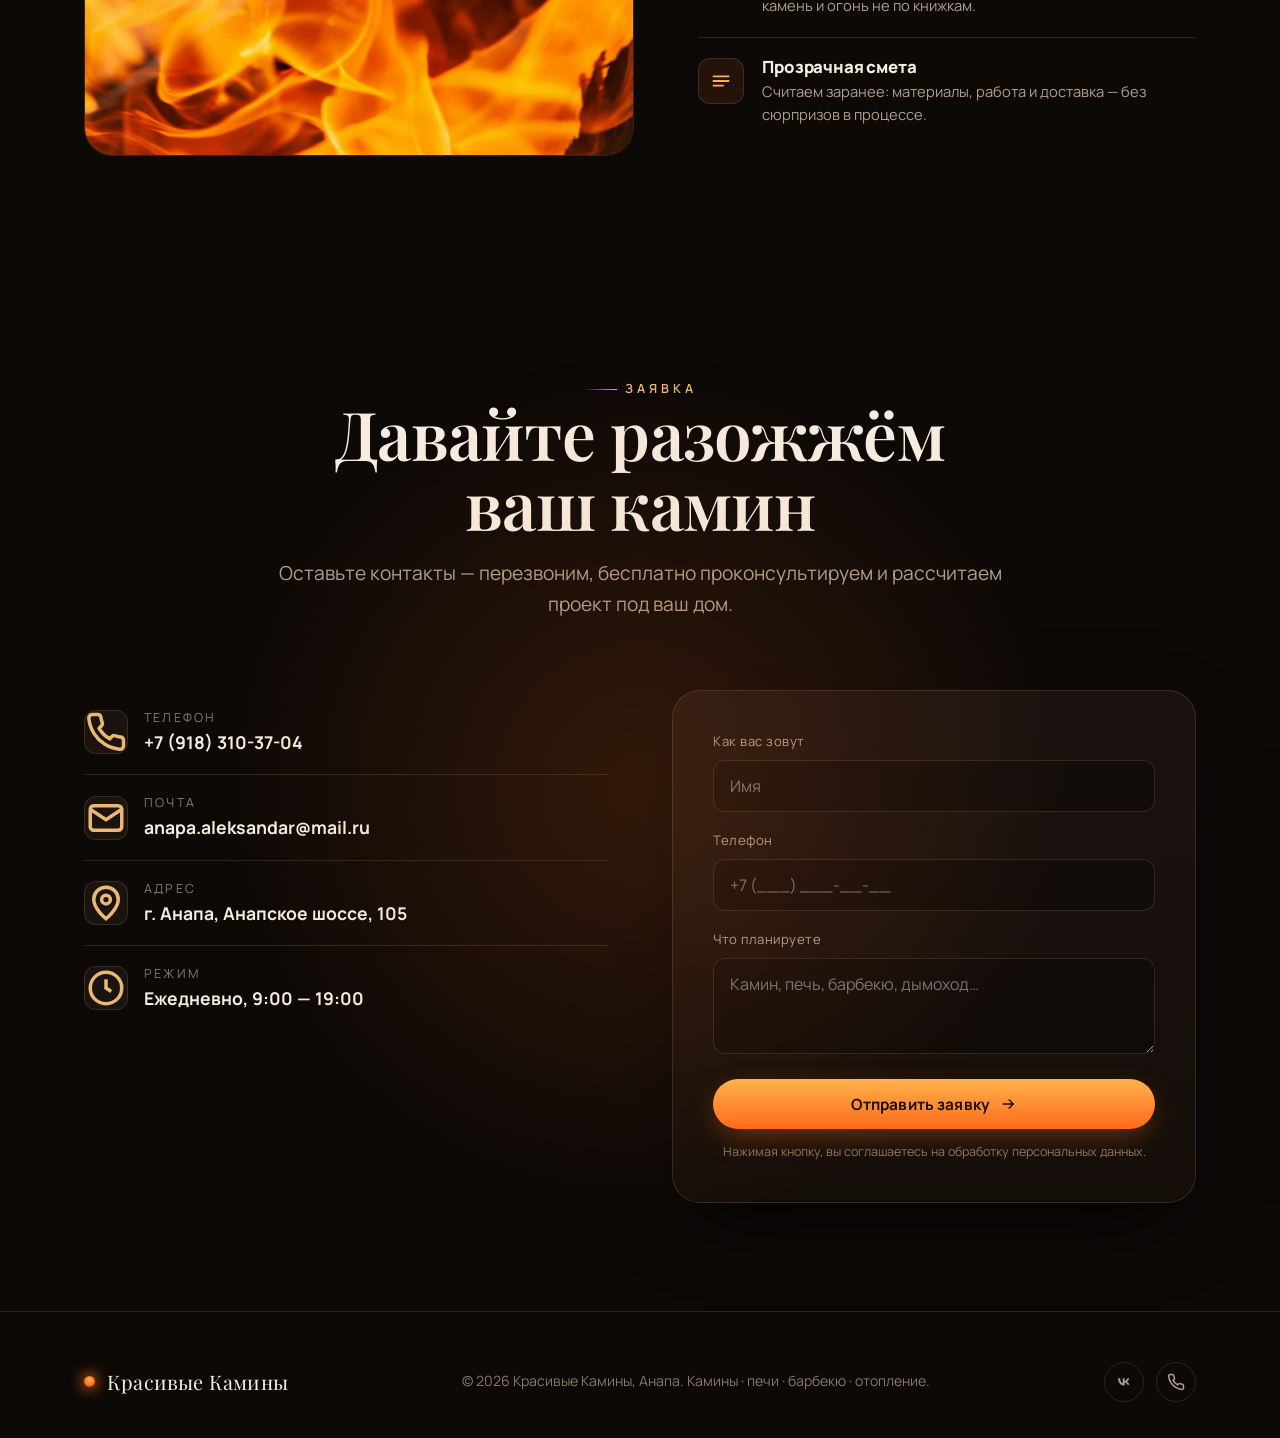
==== commit 08e02116: "Shorten hero pin 170% -> 125%: long black stretch before next section Co-Authored-By: Claude Fable 5" ====
--- a/index.html
+++ b/index.html
@@ -278,6 +278,6 @@
 <script src="assets/js/vendor/gsap.min.js"></script>
 <script src="assets/js/vendor/ScrollTrigger.min.js"></script>
 <script src="assets/js/vendor/lenis.min.js"></script>
-<script src="assets/js/main.js?v=17"></script>
+<script src="assets/js/main.js?v=18"></script>
 </body>
 </html>
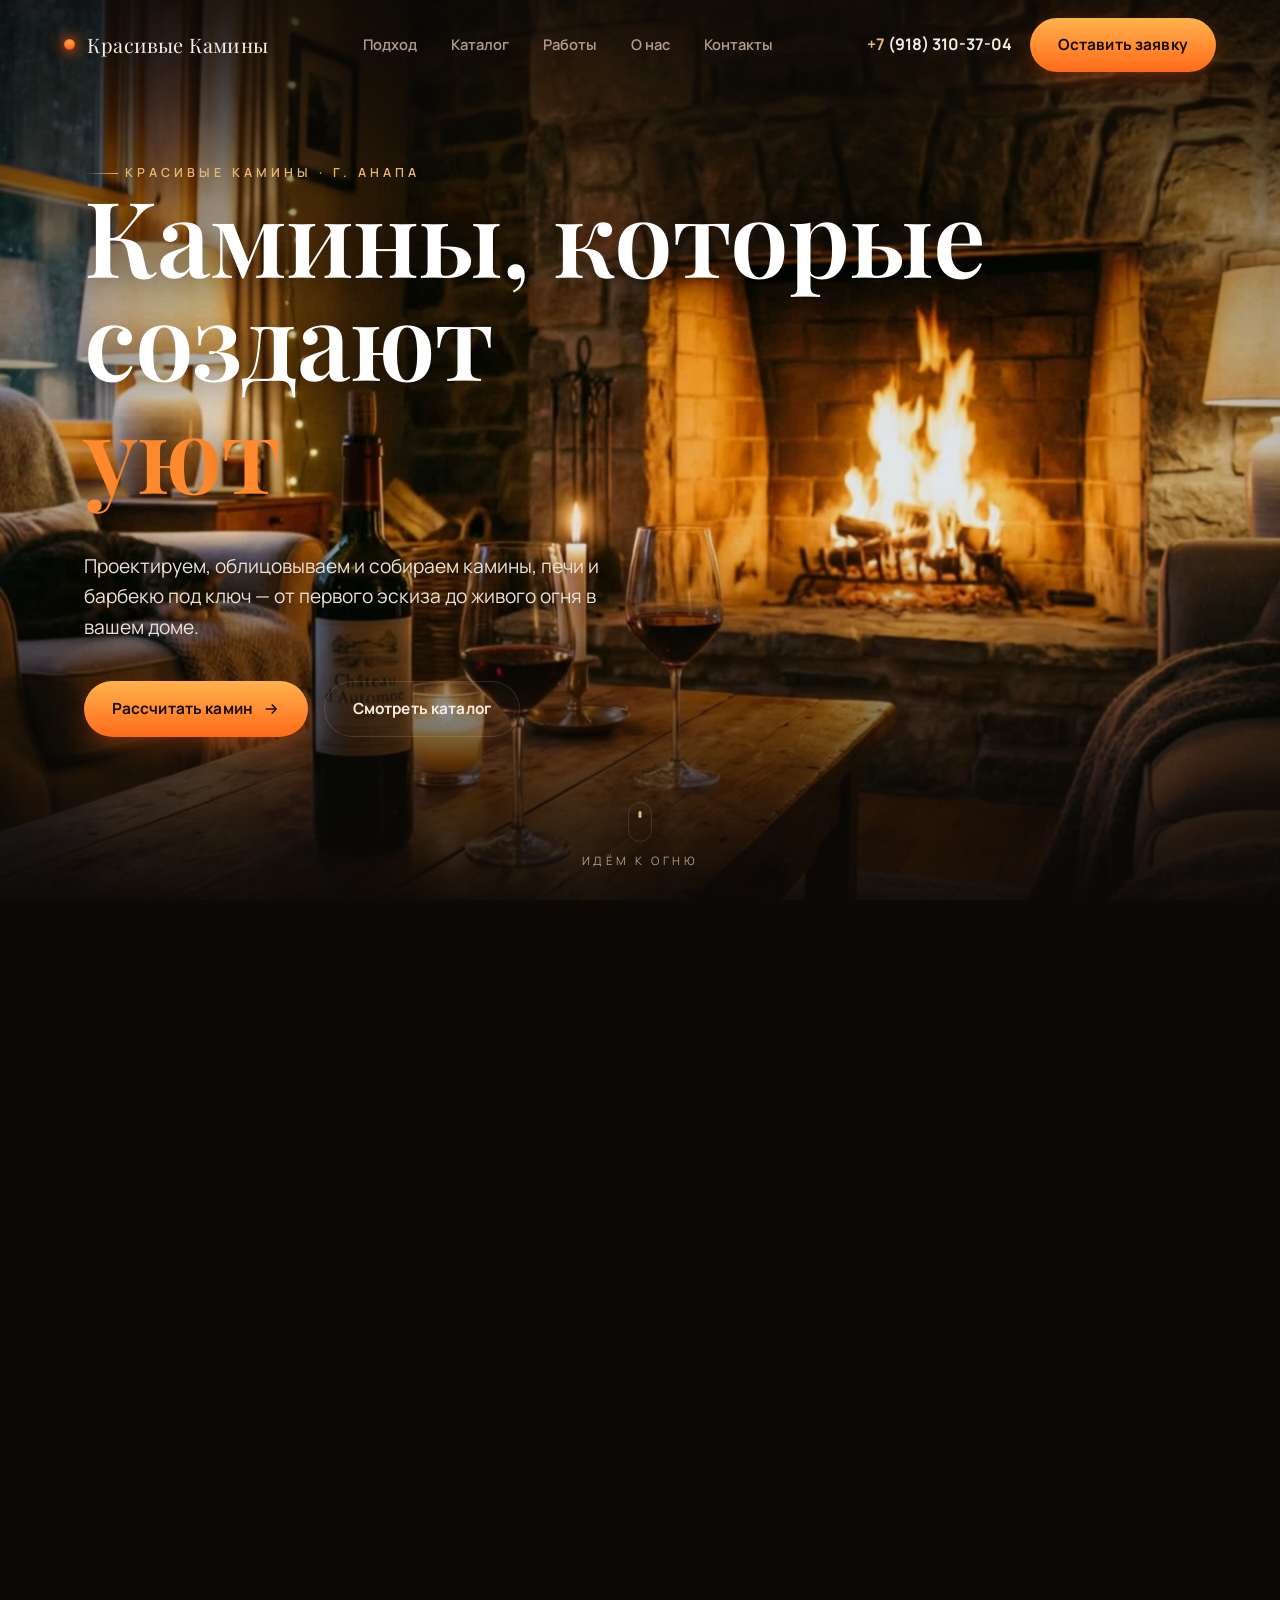
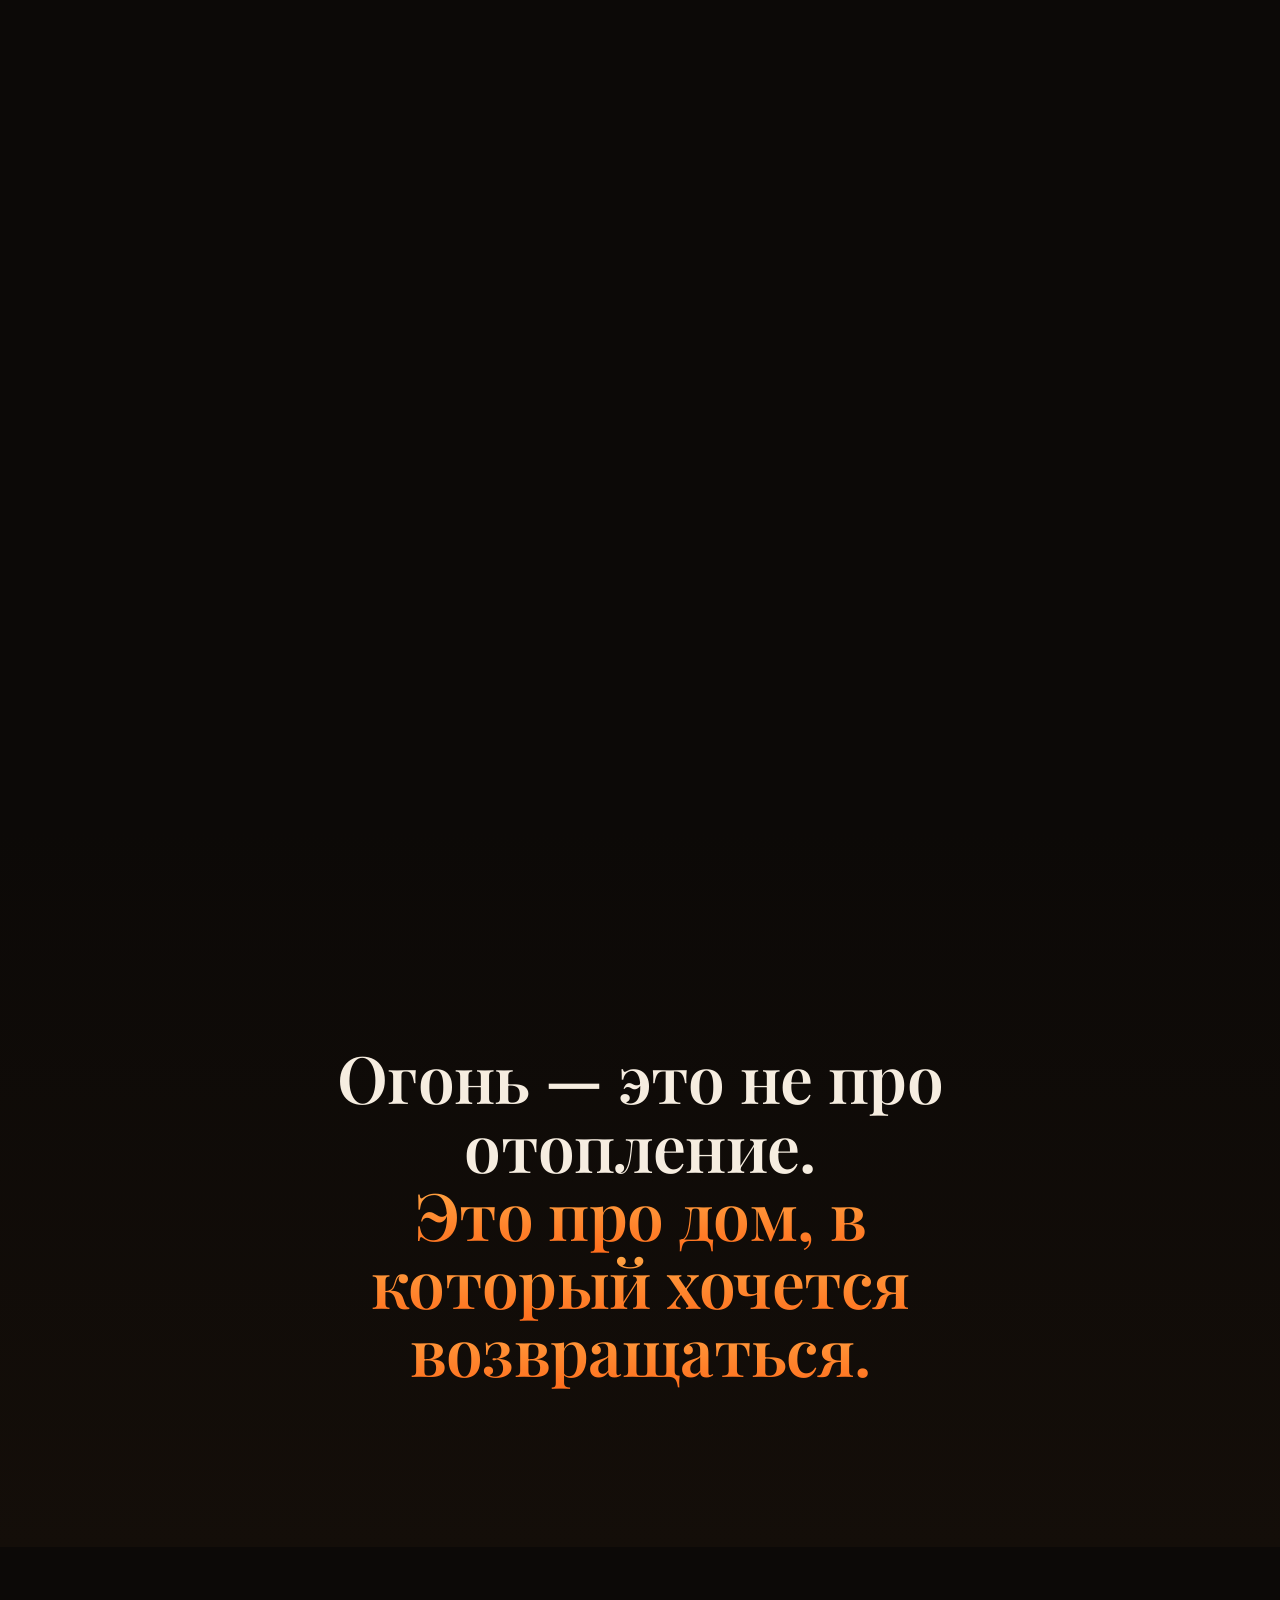
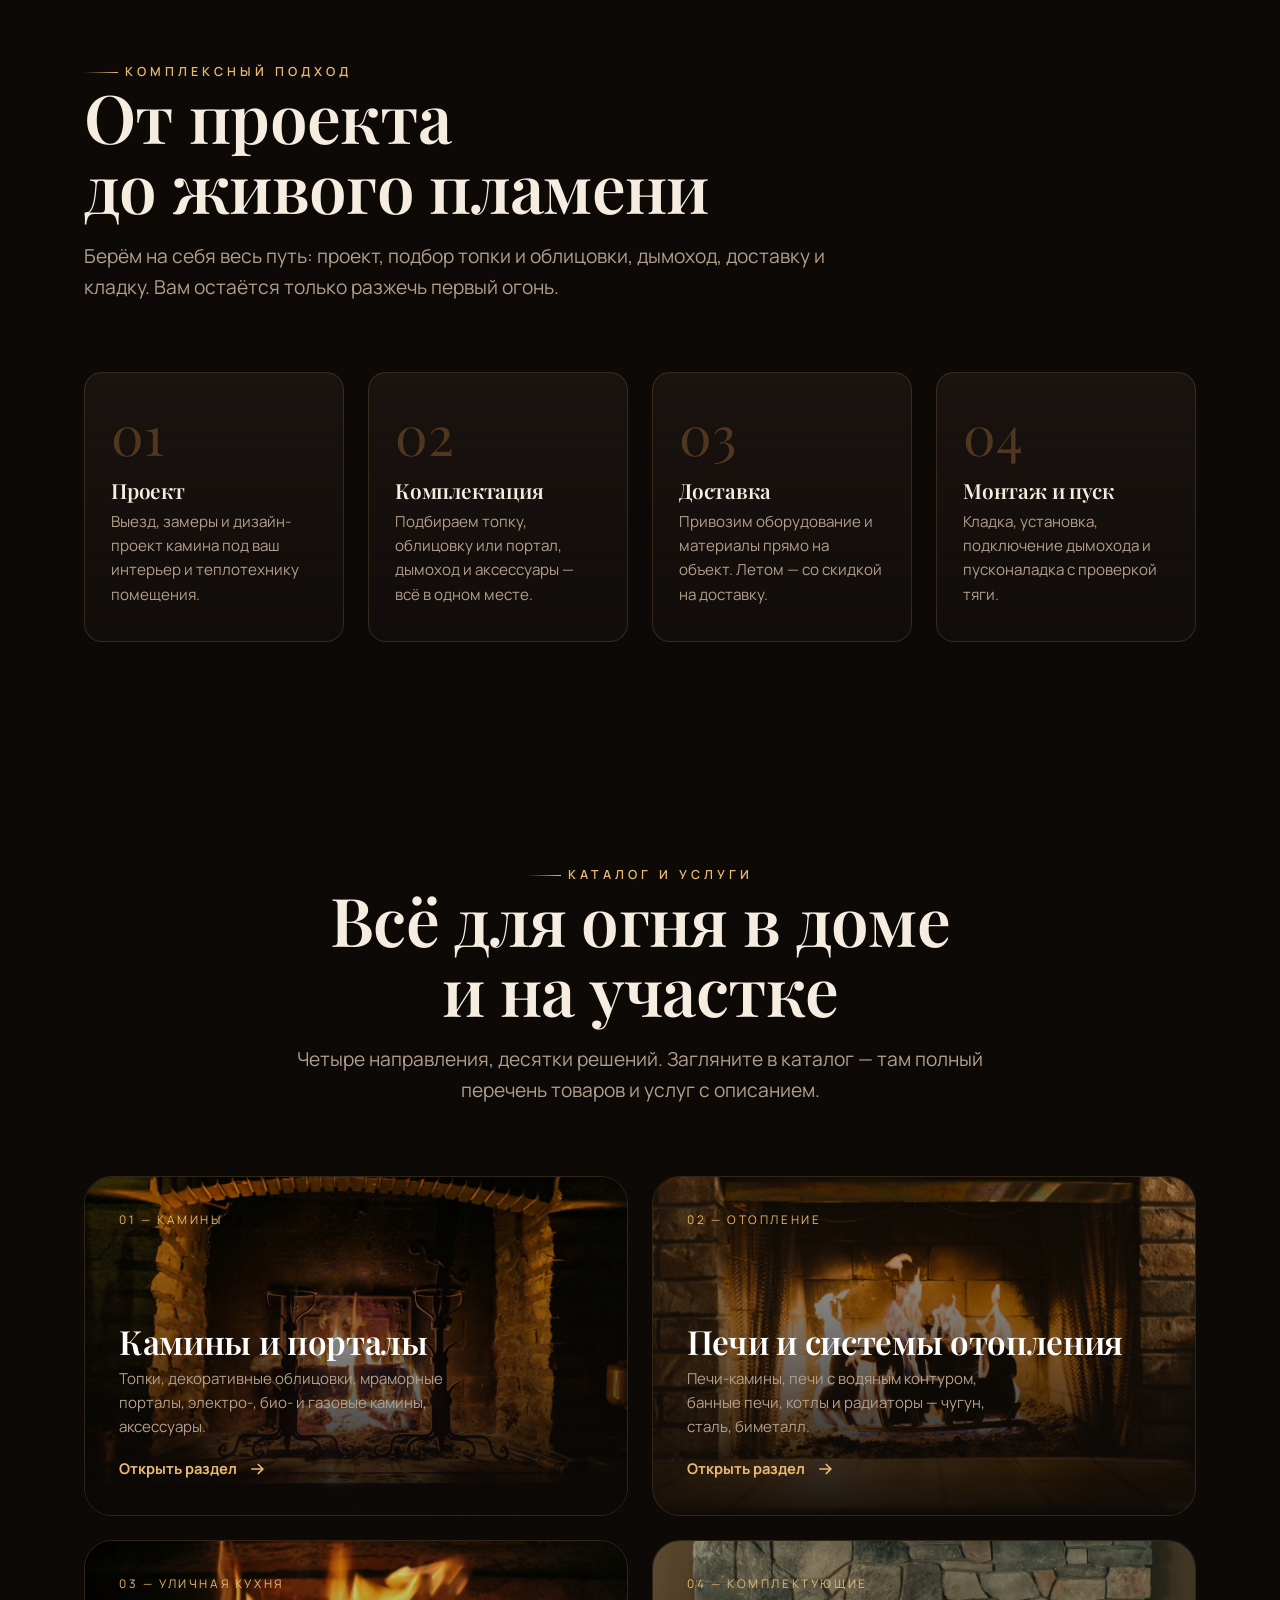
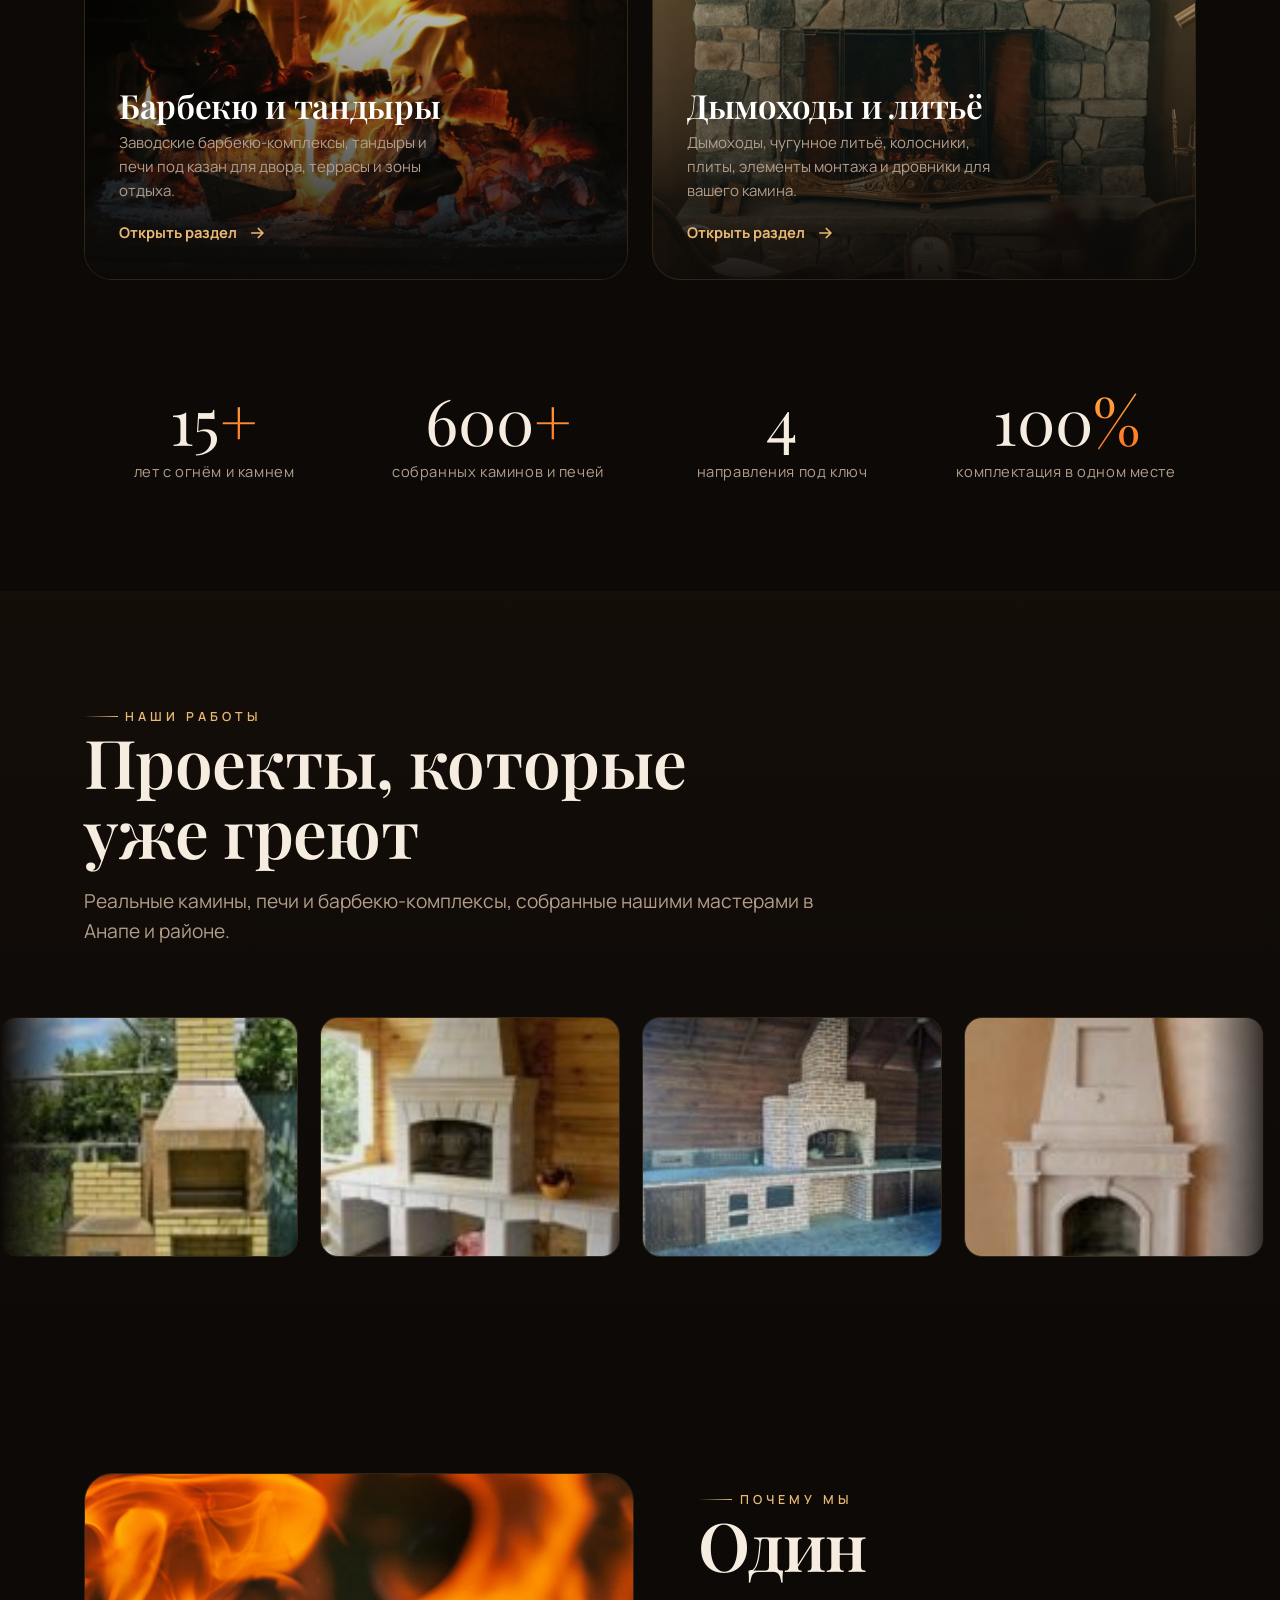
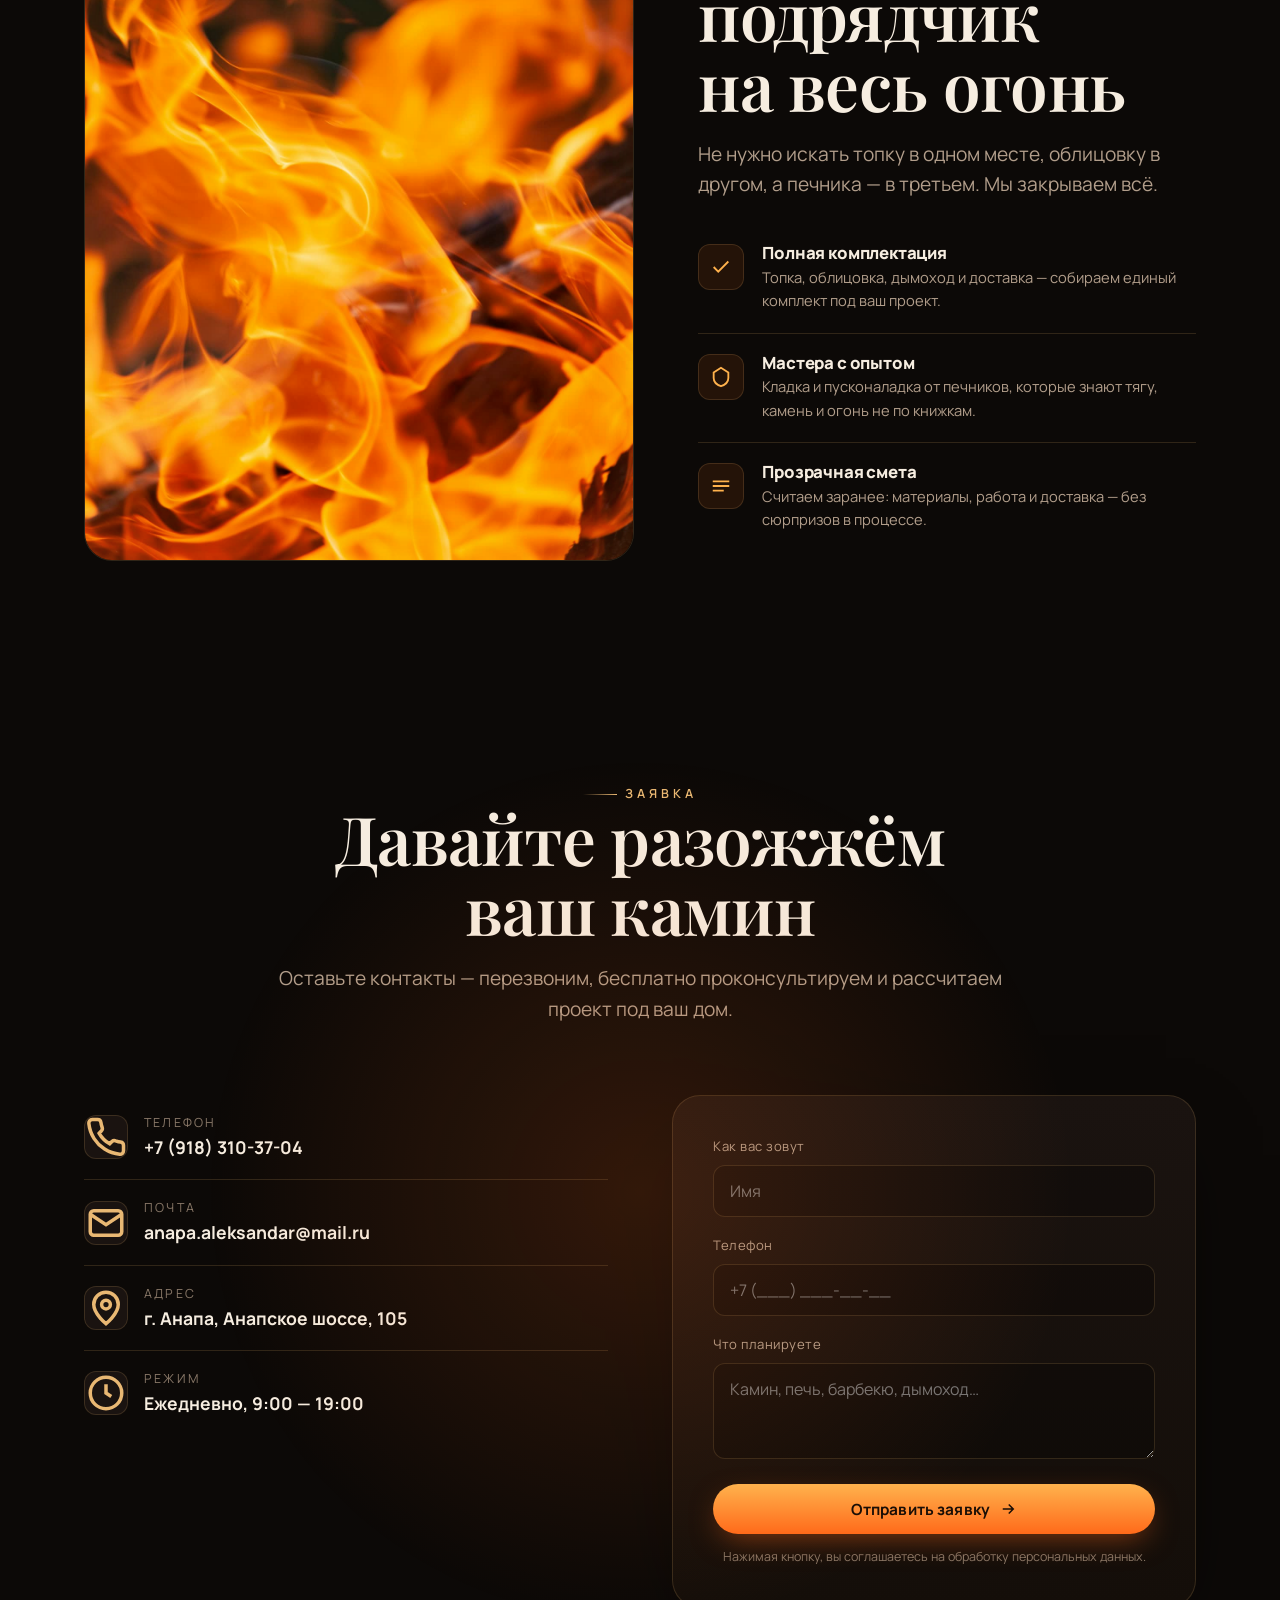
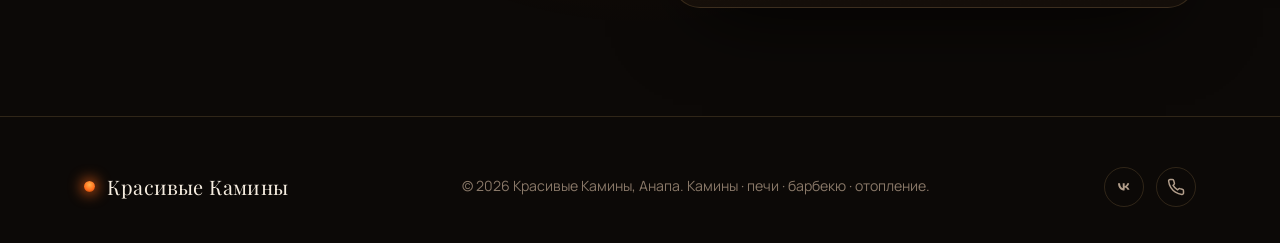
==== commit 1bbae82e: "Restore original 170% pin zoom pacing; trim black stretch by finishing fadeout at 85% instead Co-Aut" ====
--- a/index.html
+++ b/index.html
@@ -278,6 +278,6 @@
 <script src="assets/js/vendor/gsap.min.js"></script>
 <script src="assets/js/vendor/ScrollTrigger.min.js"></script>
 <script src="assets/js/vendor/lenis.min.js"></script>
-<script src="assets/js/main.js?v=18"></script>
+<script src="assets/js/main.js?v=19"></script>
 </body>
 </html>
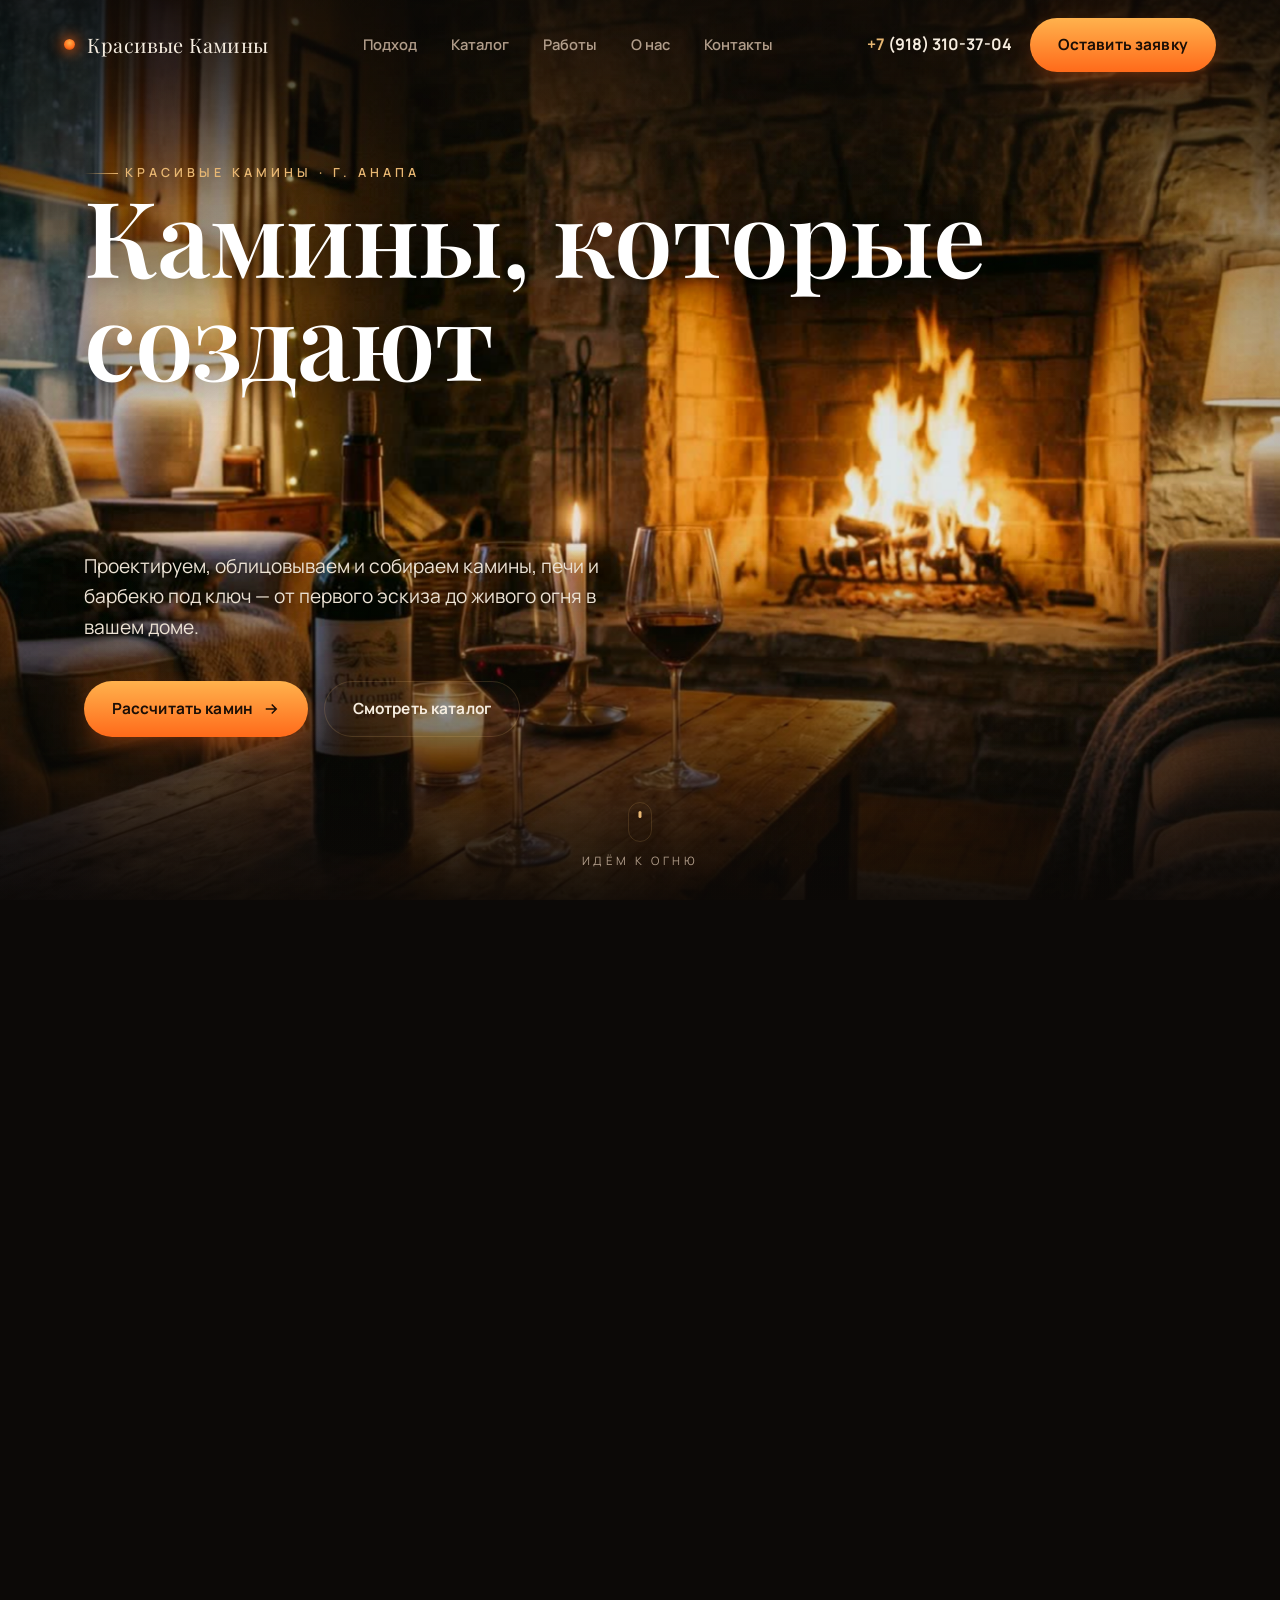
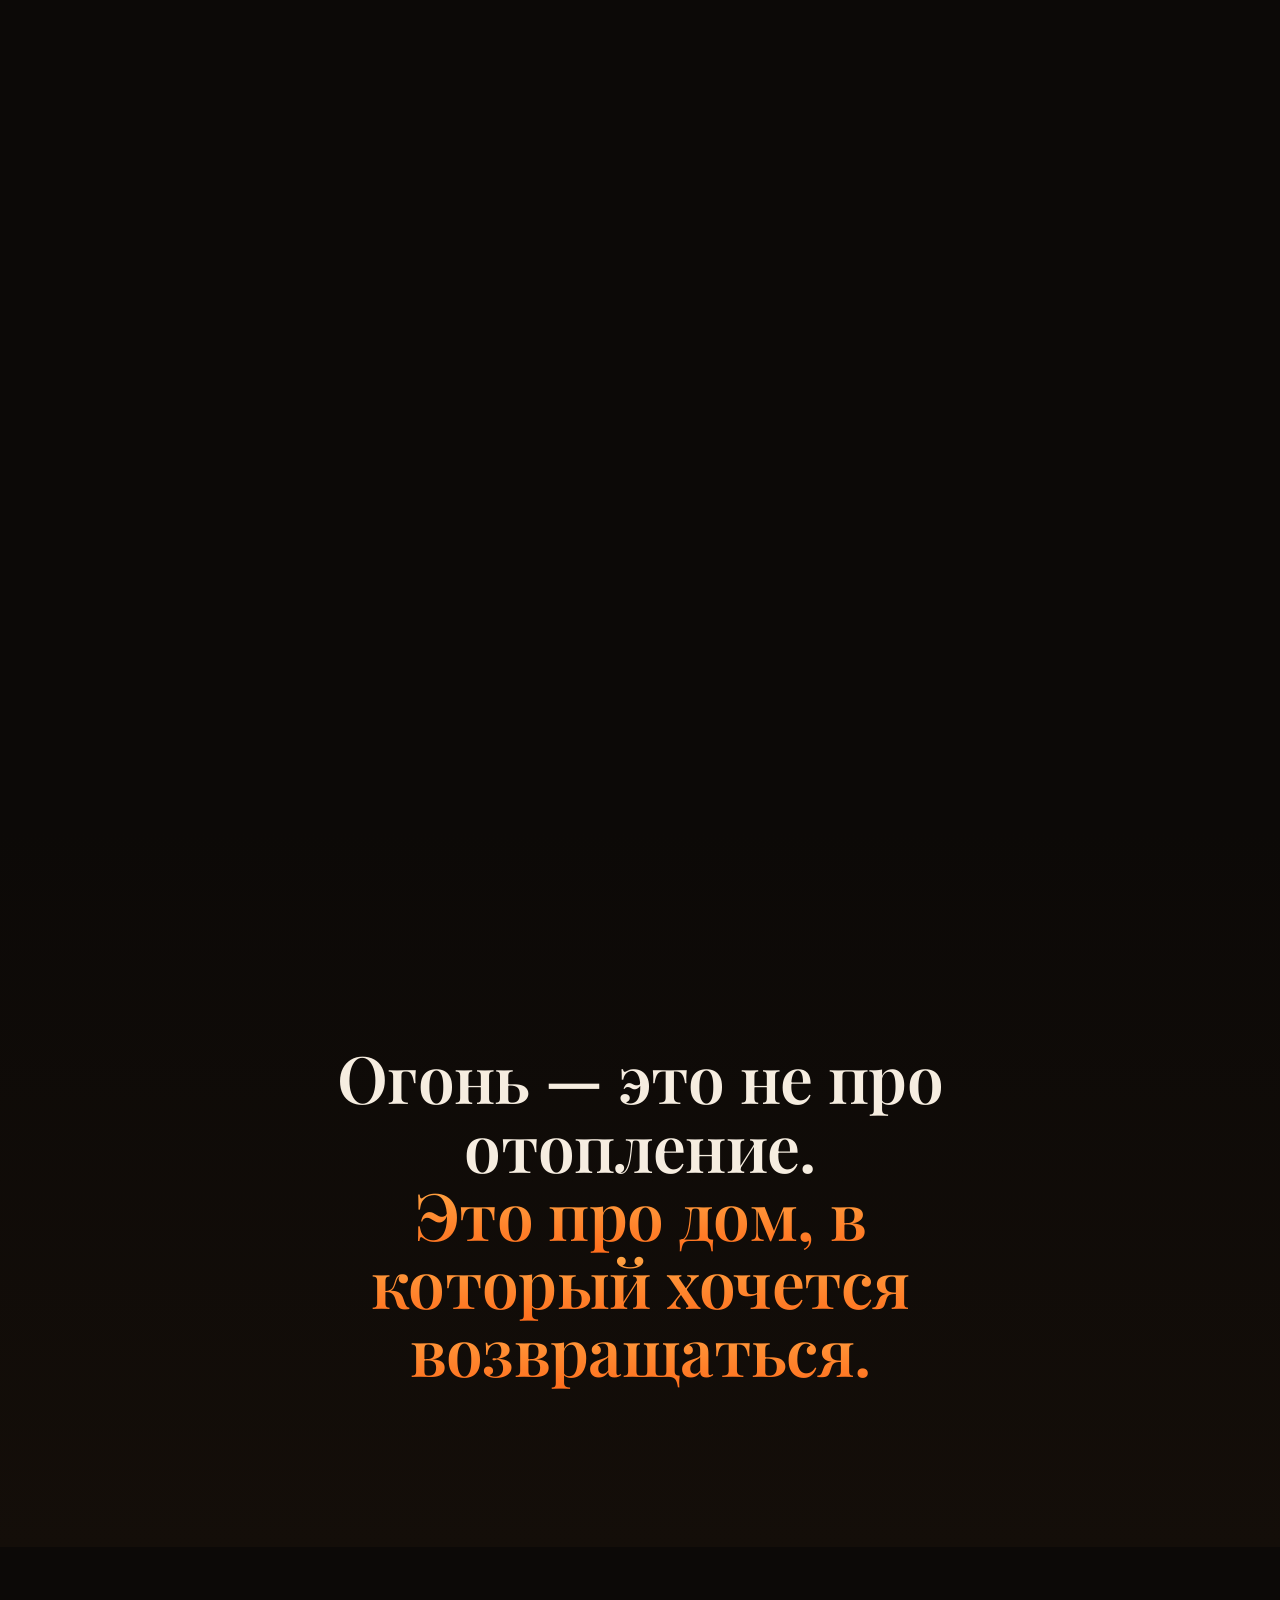
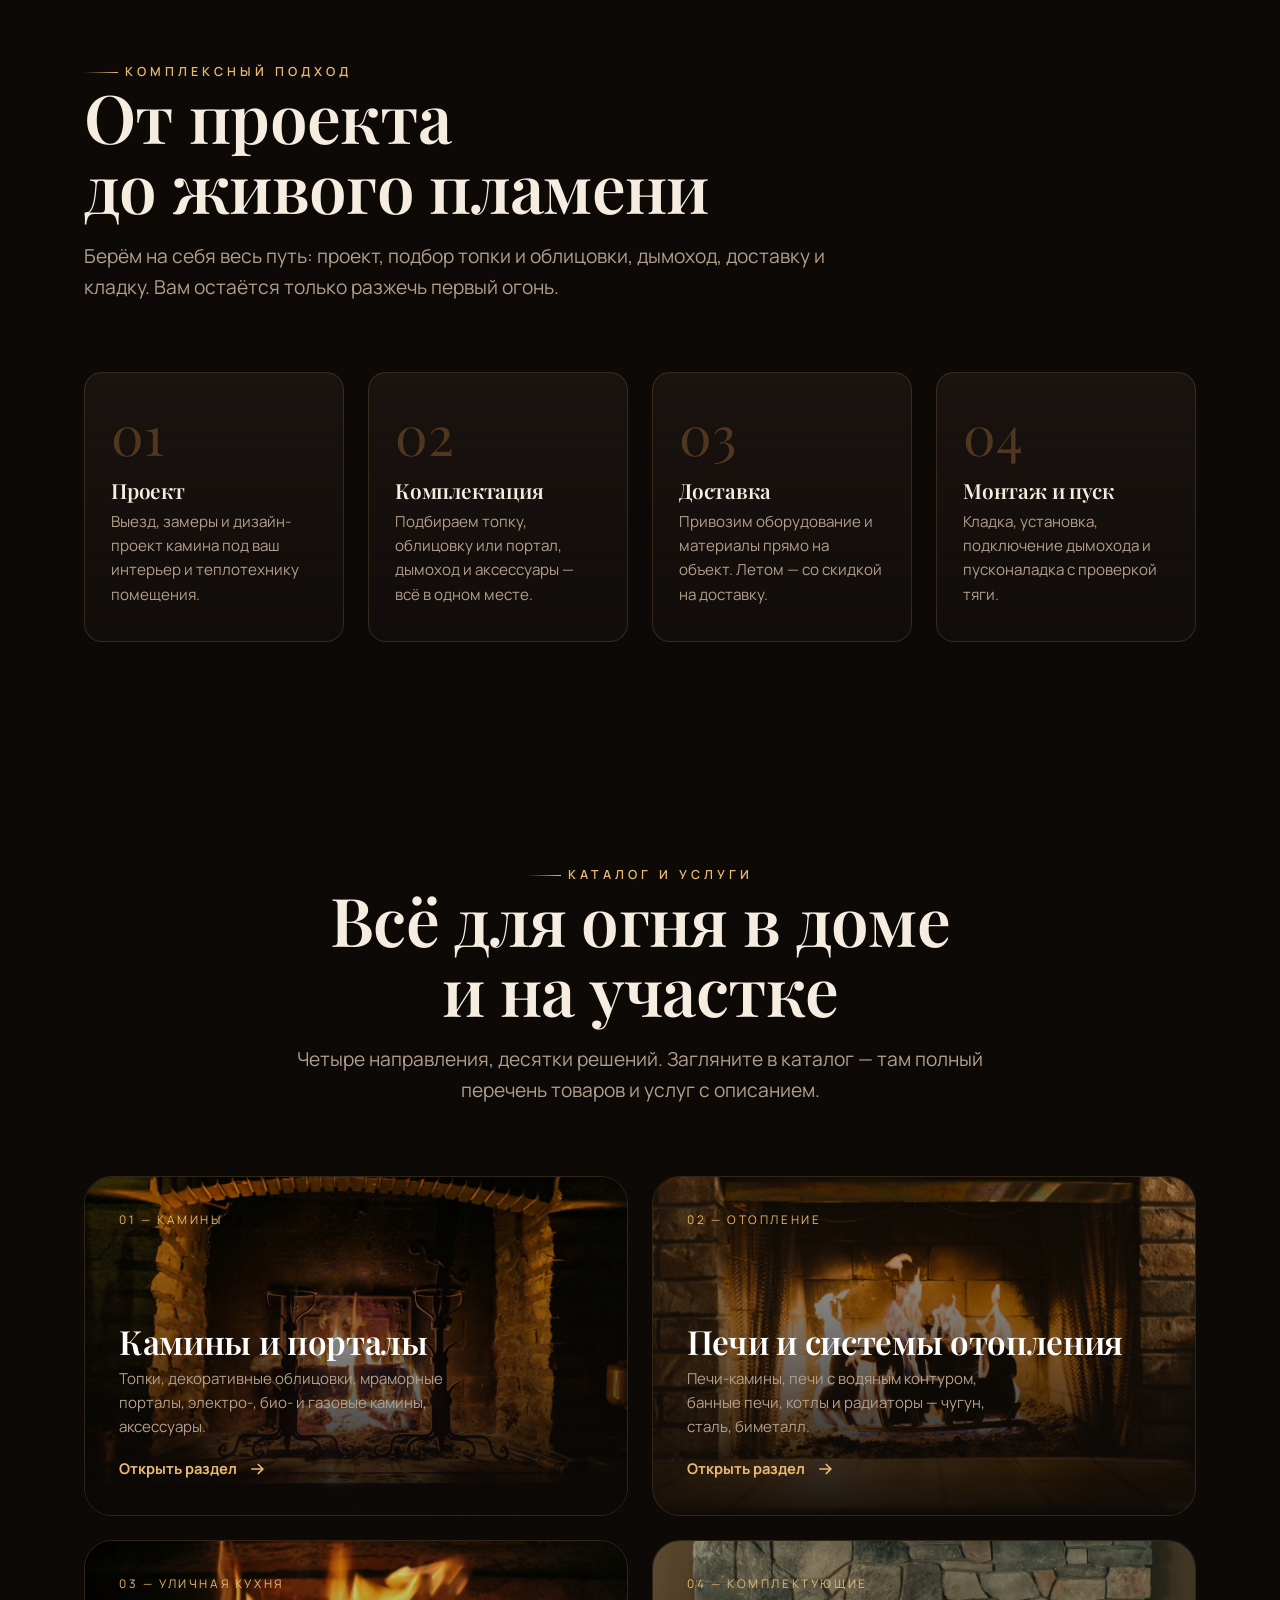
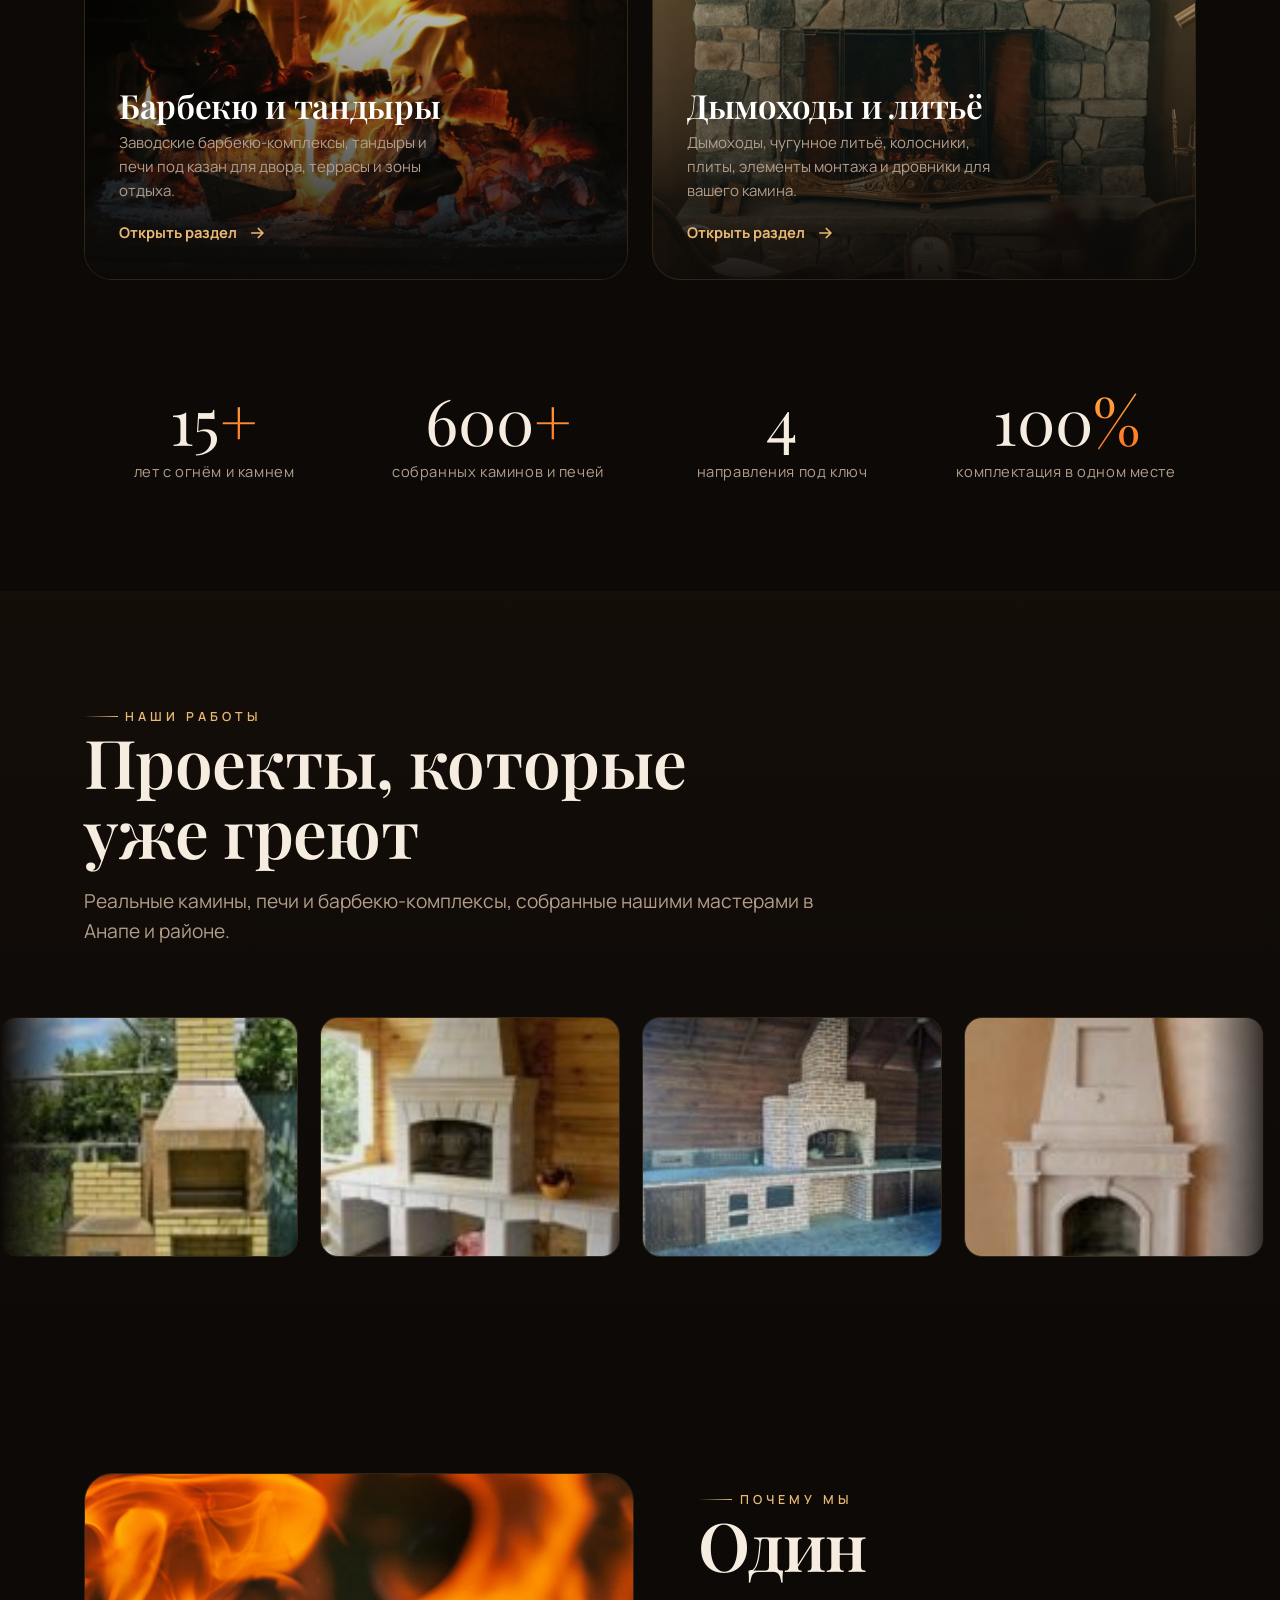
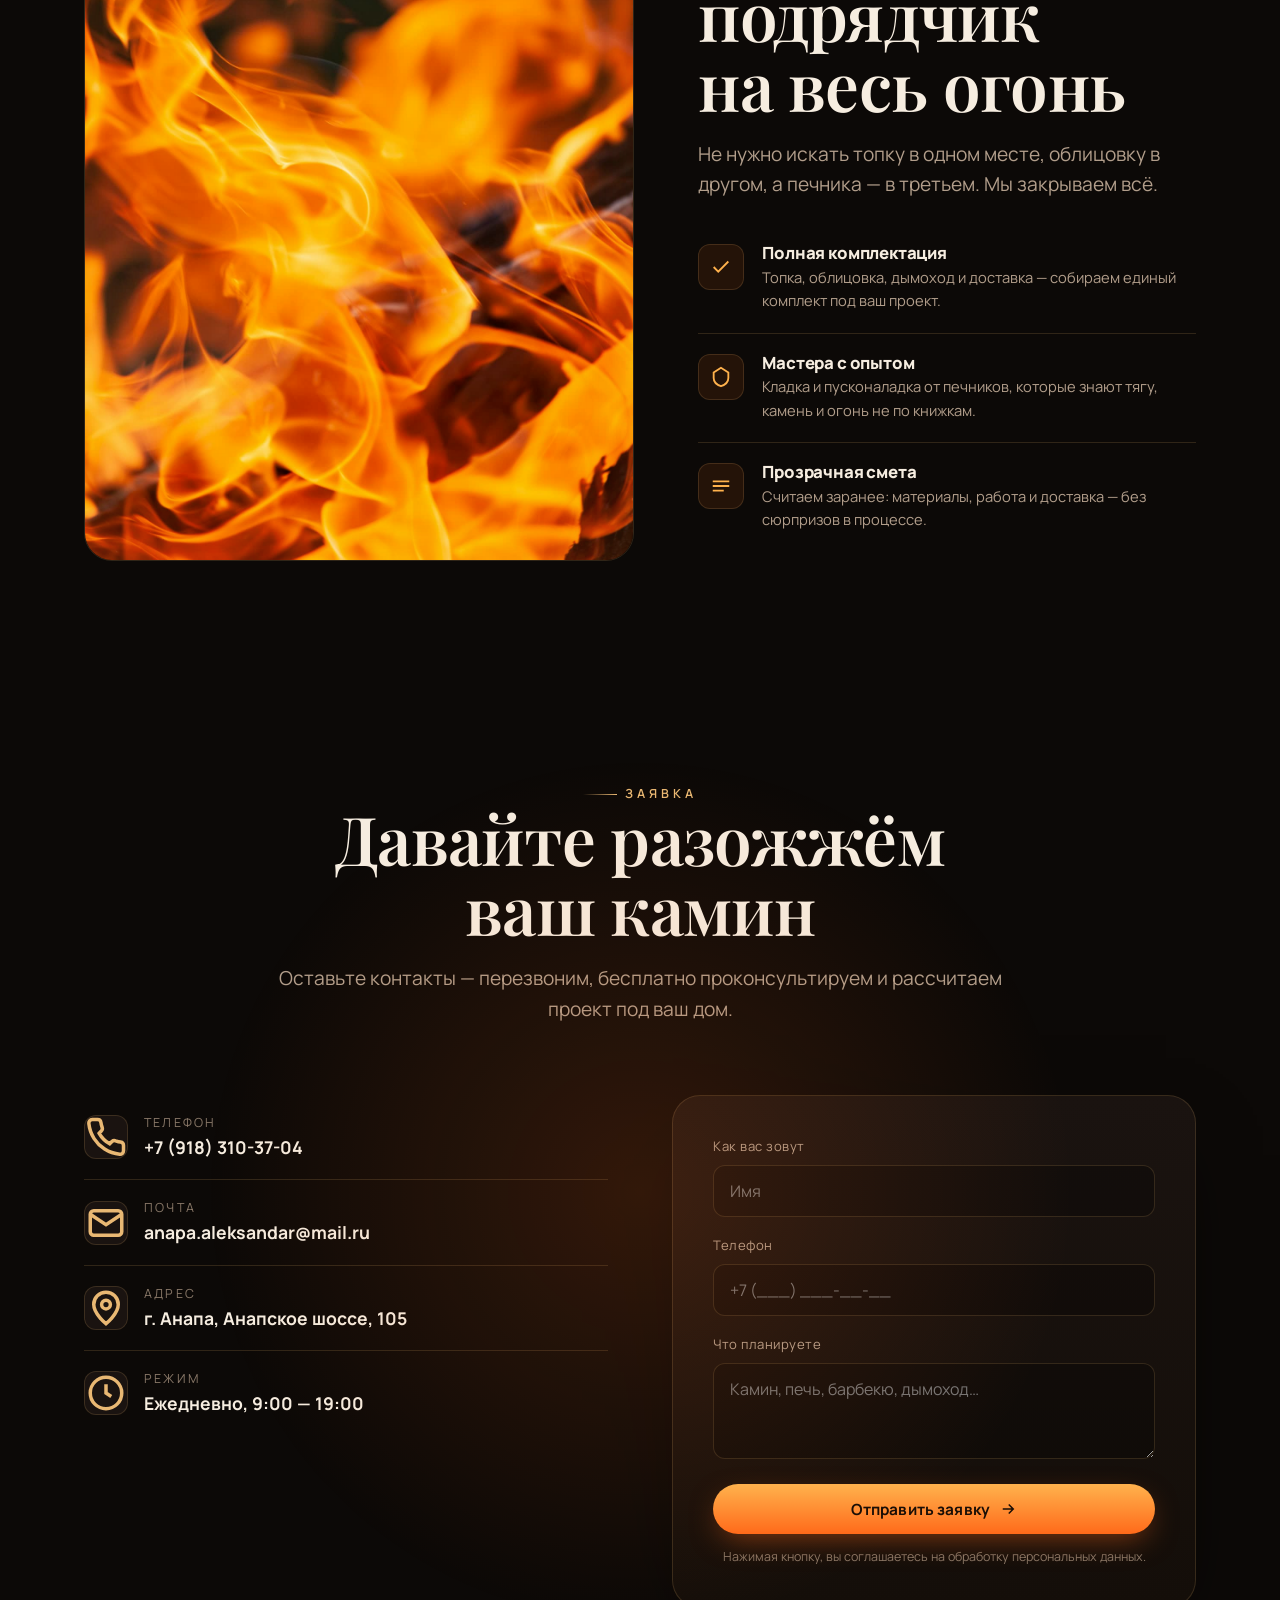
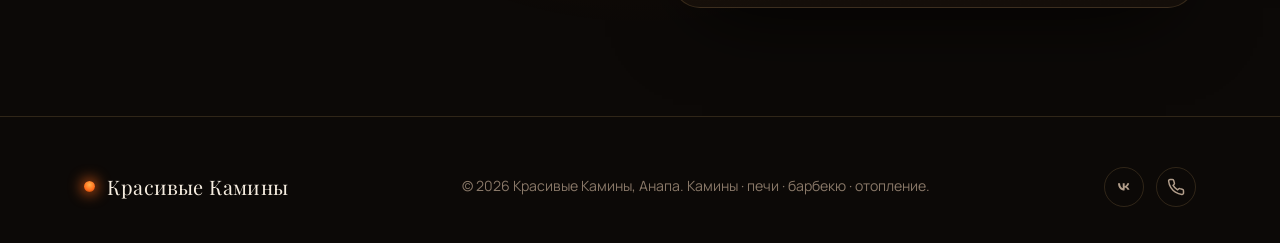
==== commit c9428ae7: "Trim black stretch a bit more: fadeout completes at 90% of hero pin Co-Authored-By: Claude Fable 5 <" ====
--- a/index.html
+++ b/index.html
@@ -278,6 +278,6 @@
 <script src="assets/js/vendor/gsap.min.js"></script>
 <script src="assets/js/vendor/ScrollTrigger.min.js"></script>
 <script src="assets/js/vendor/lenis.min.js"></script>
-<script src="assets/js/main.js?v=19"></script>
+<script src="assets/js/main.js?v=20"></script>
 </body>
 </html>
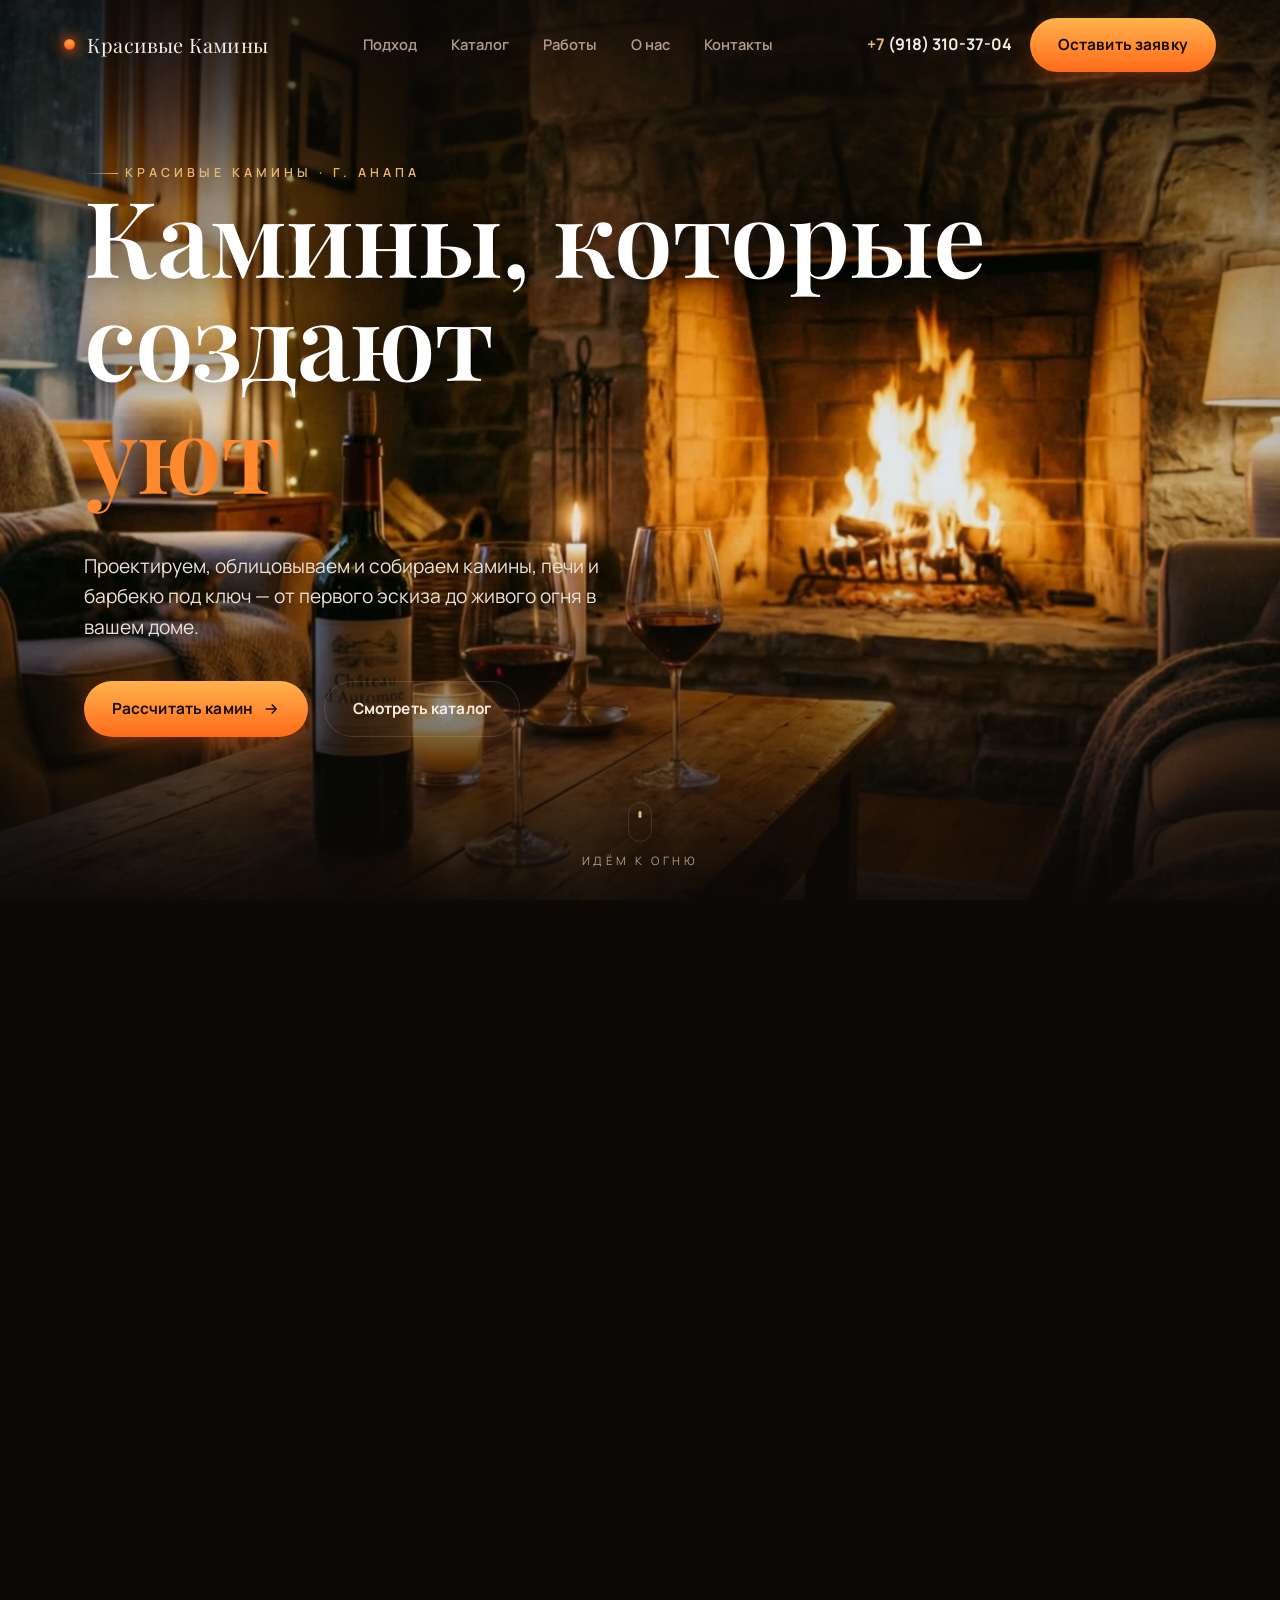
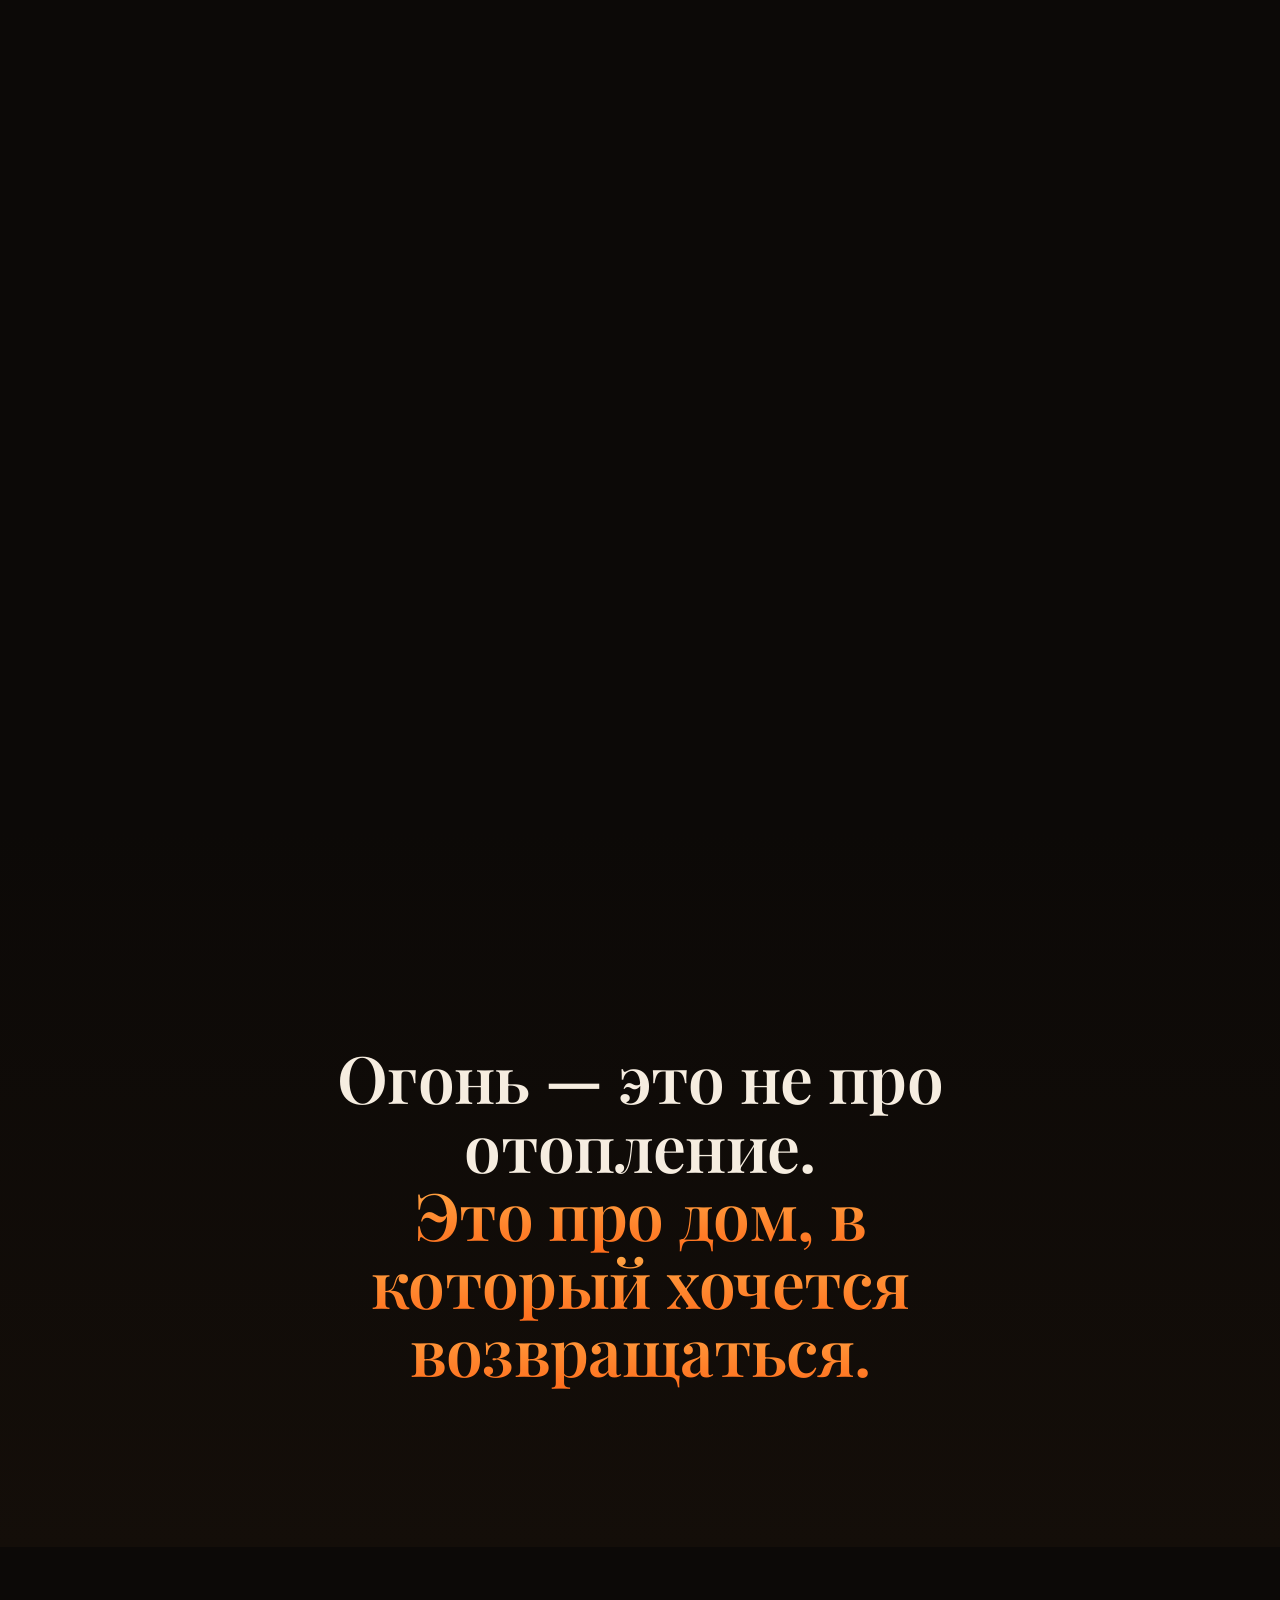
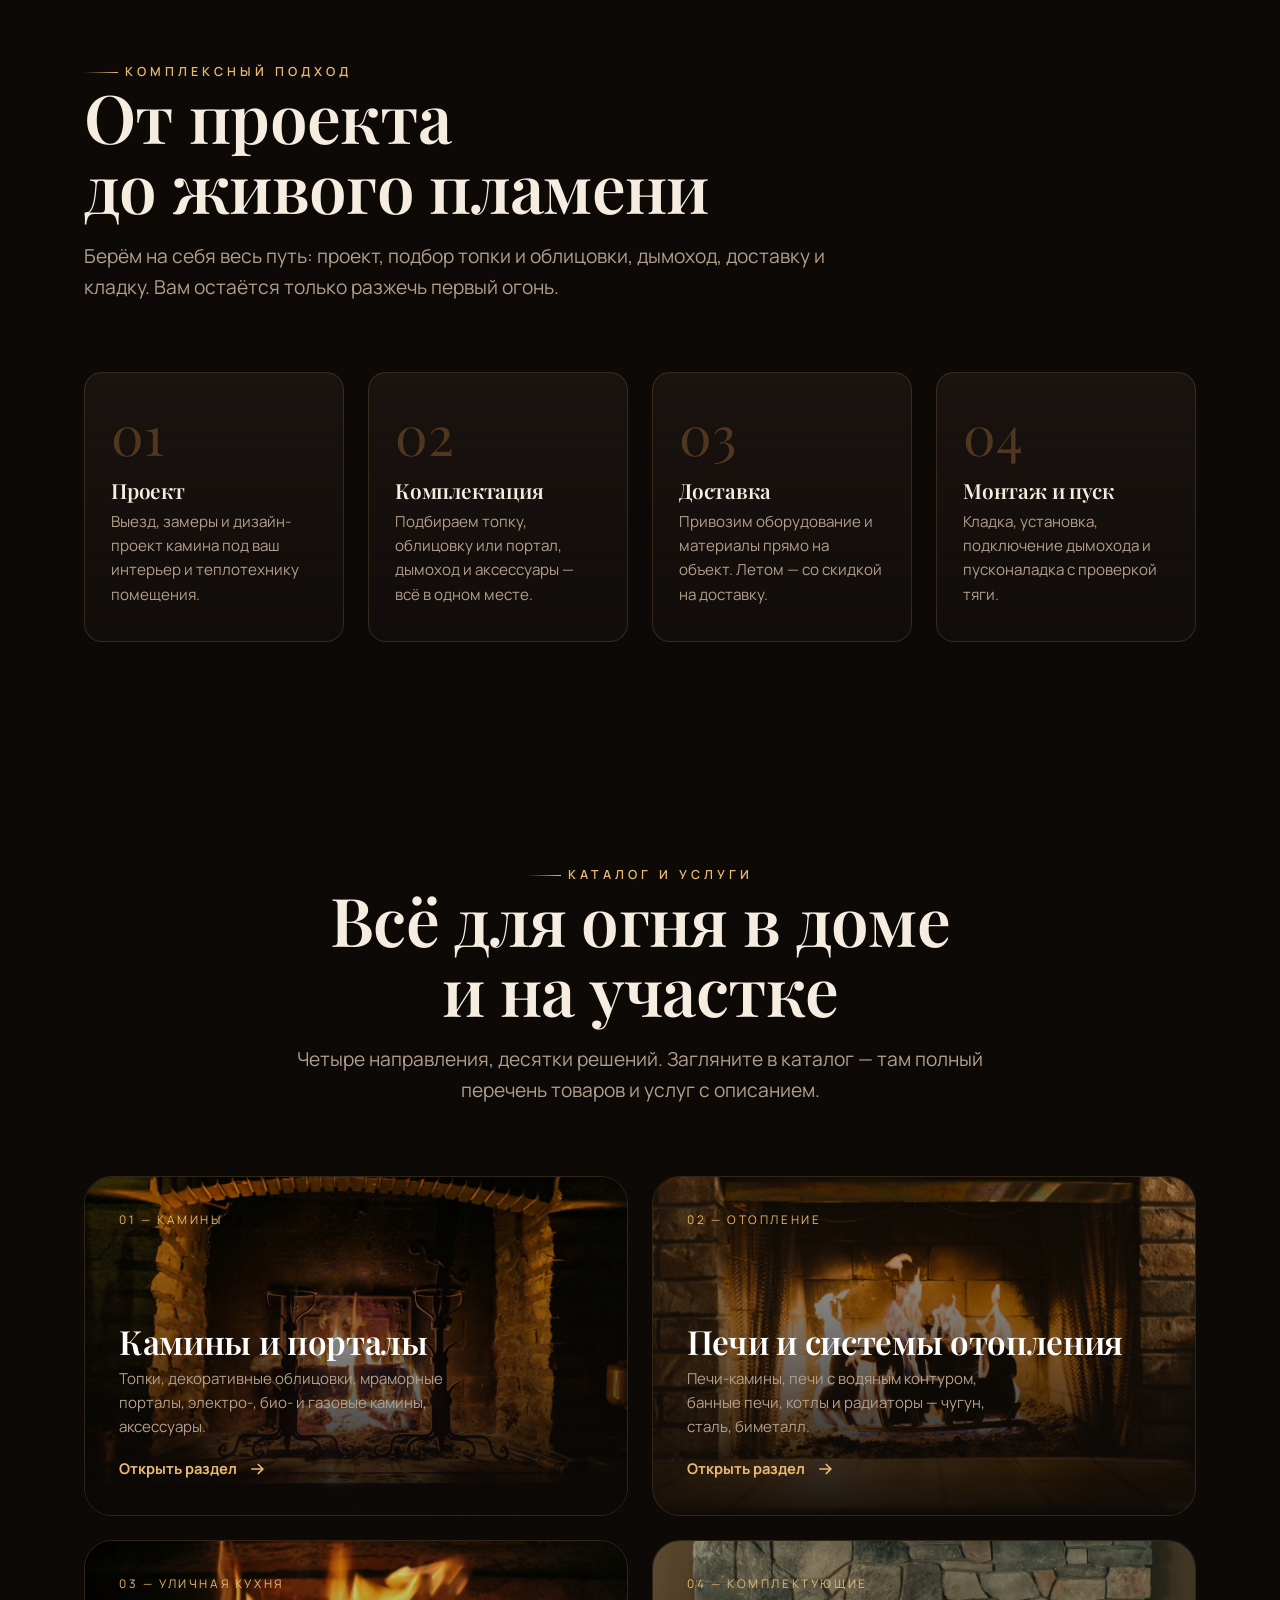
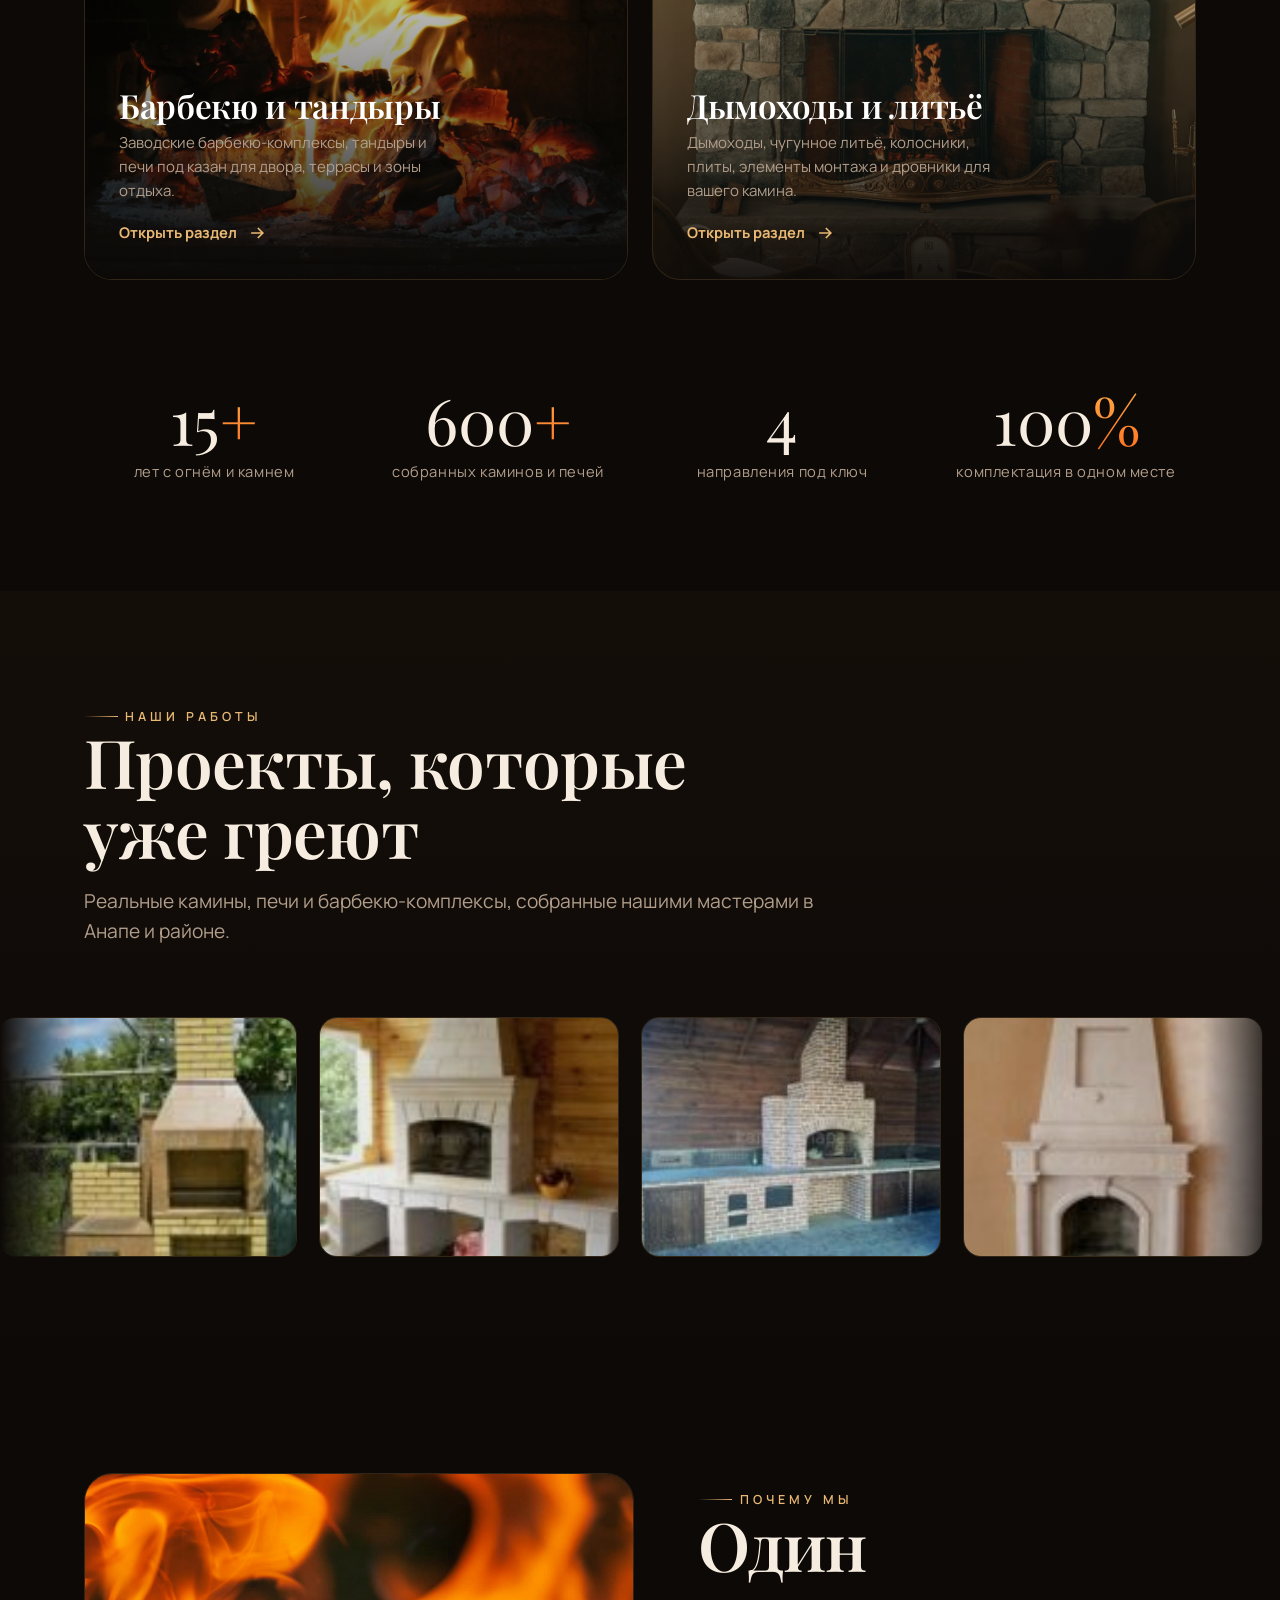
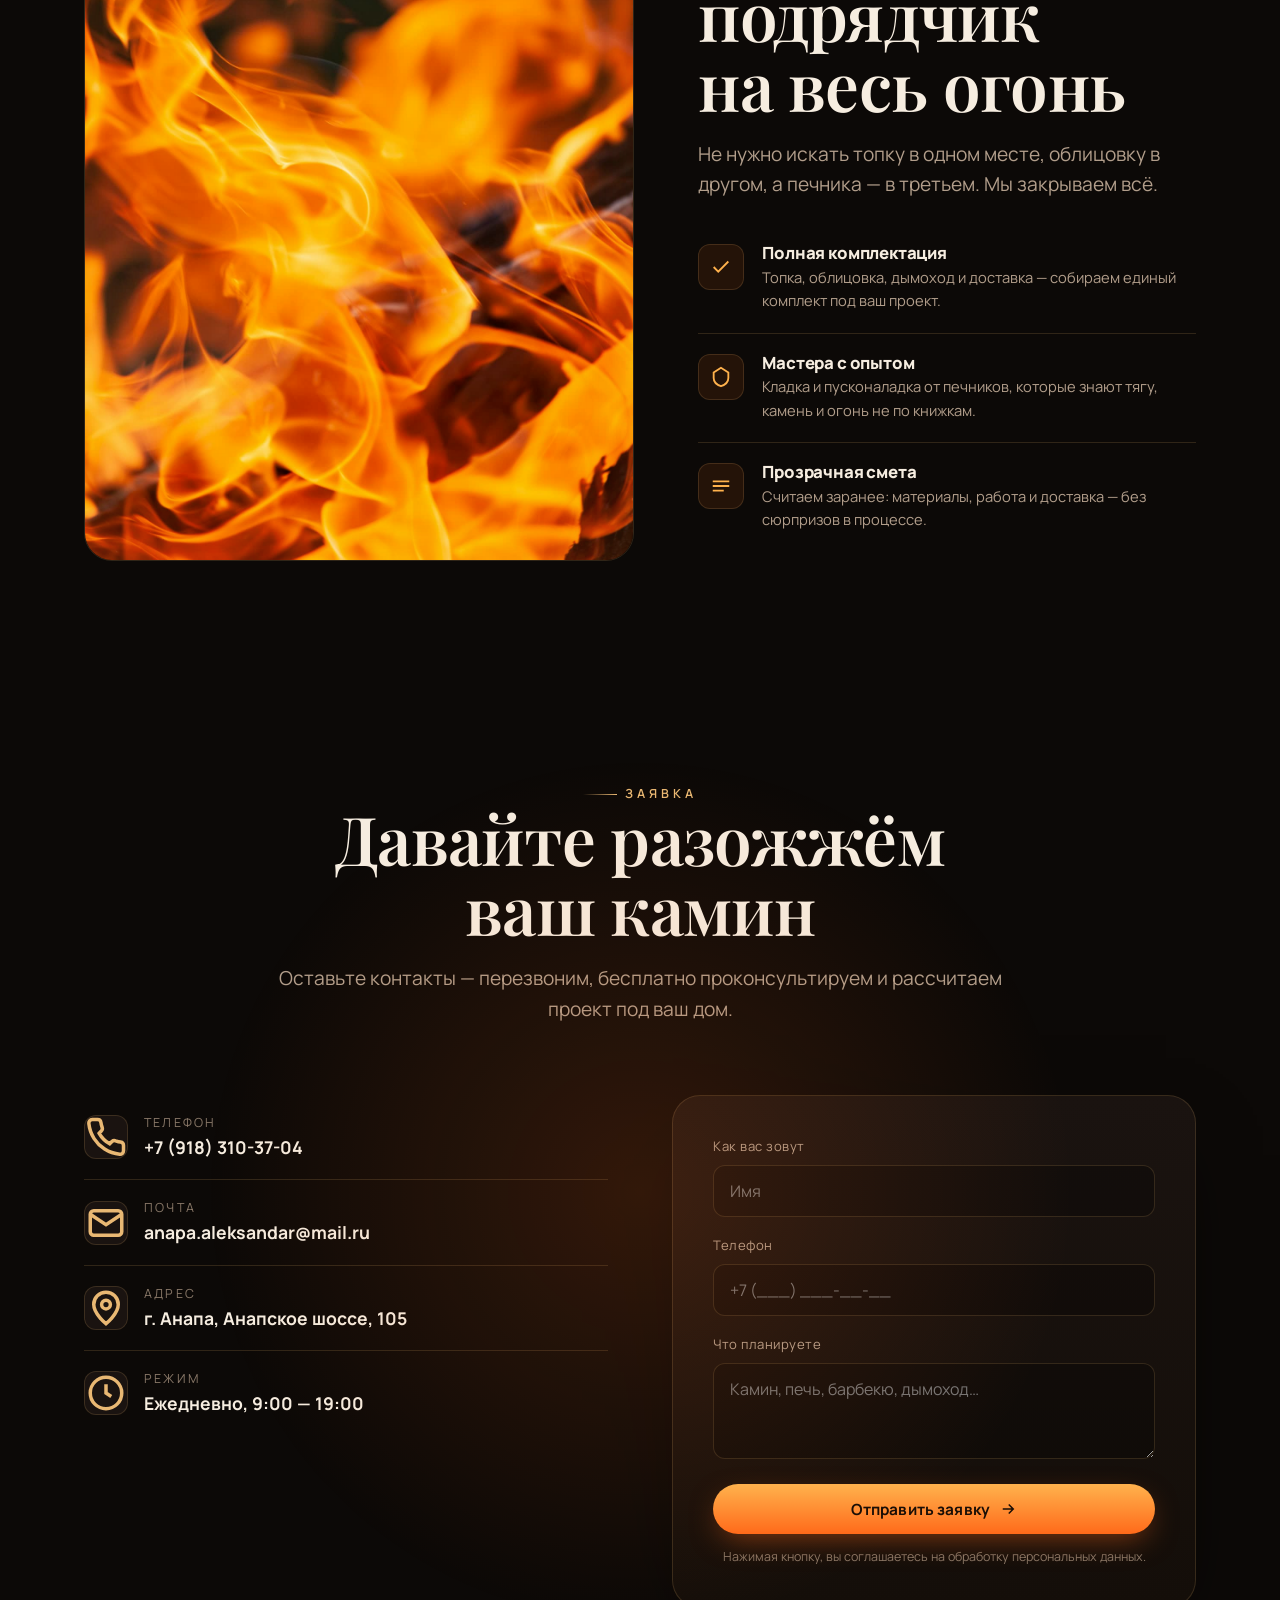
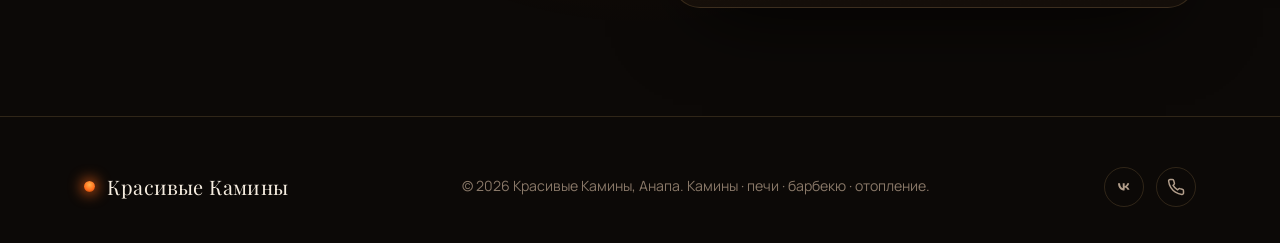
==== commit f2496133: "Revert fadeout to 85% for comparison; always open at top on page reload (clear ScrollTrigger scroll " ====
--- a/index.html
+++ b/index.html
@@ -278,6 +278,6 @@
 <script src="assets/js/vendor/gsap.min.js"></script>
 <script src="assets/js/vendor/ScrollTrigger.min.js"></script>
 <script src="assets/js/vendor/lenis.min.js"></script>
-<script src="assets/js/main.js?v=20"></script>
+<script src="assets/js/main.js?v=21"></script>
 </body>
 </html>
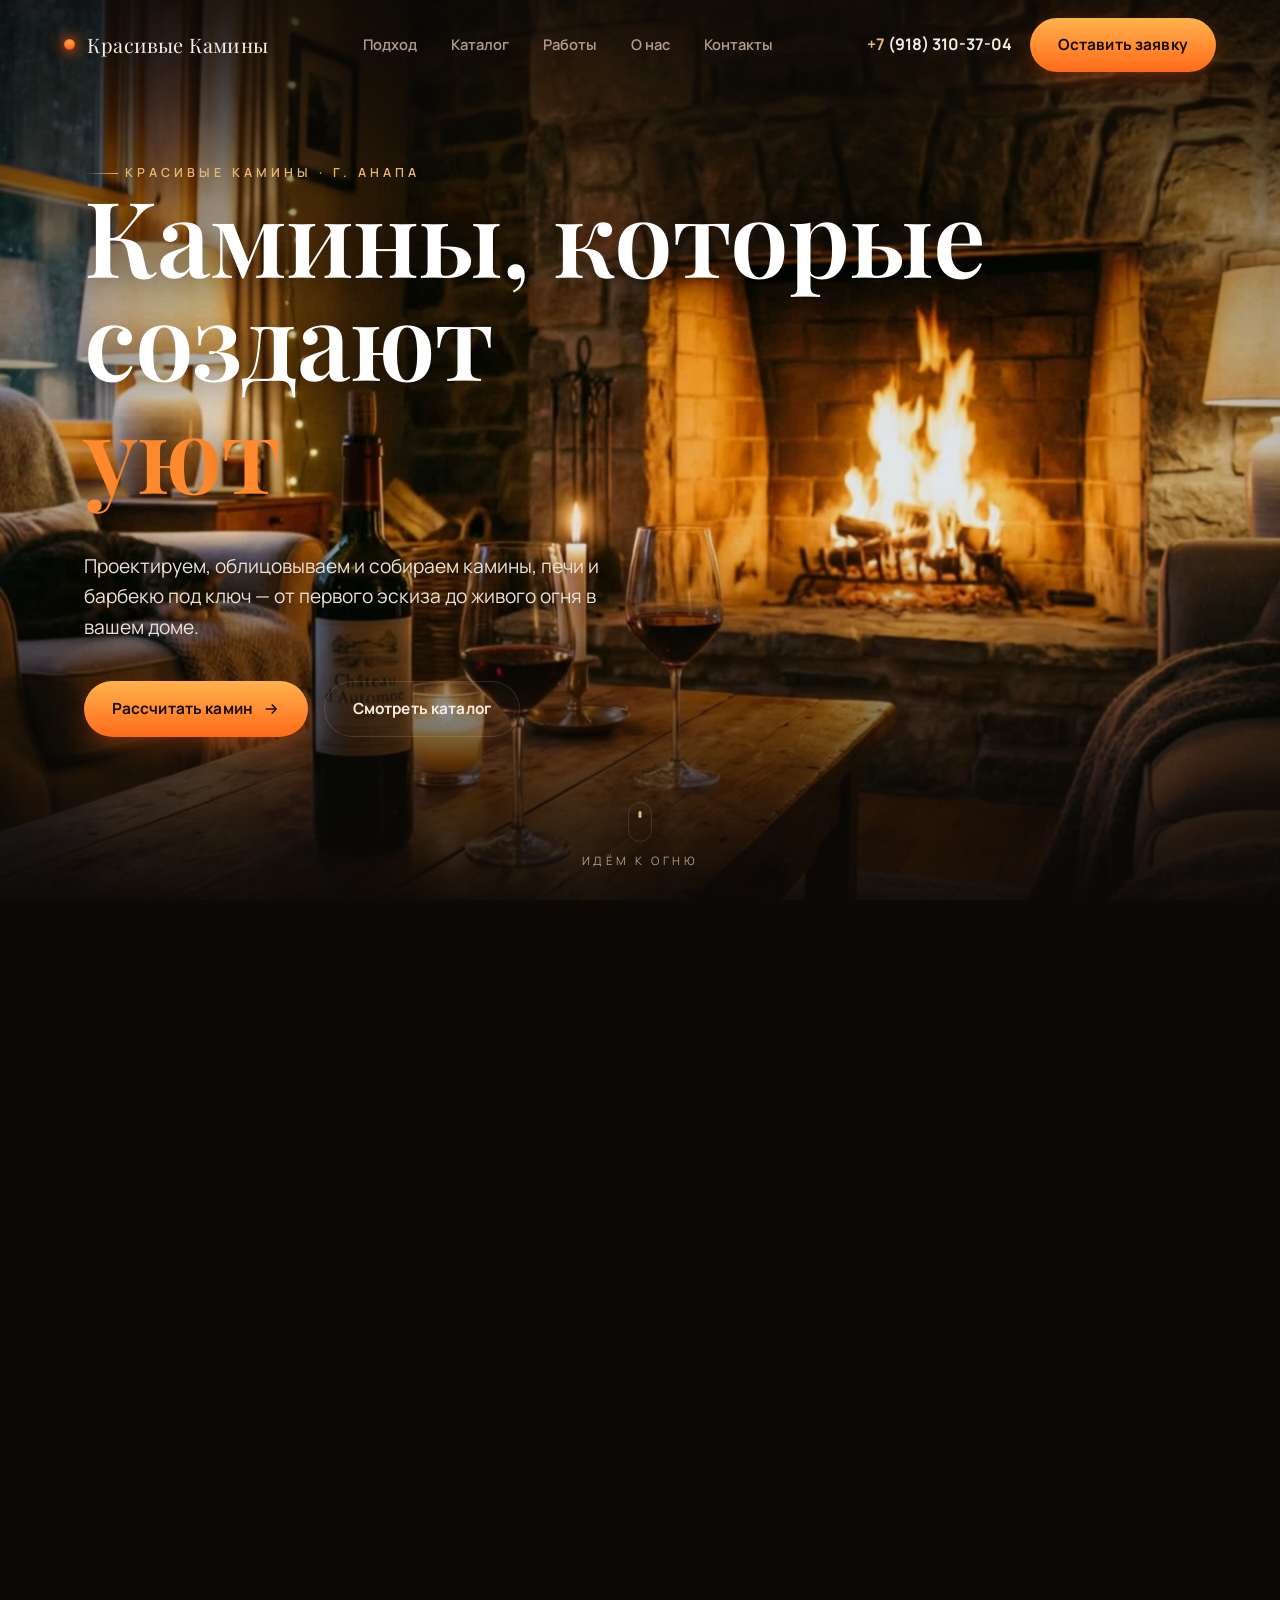
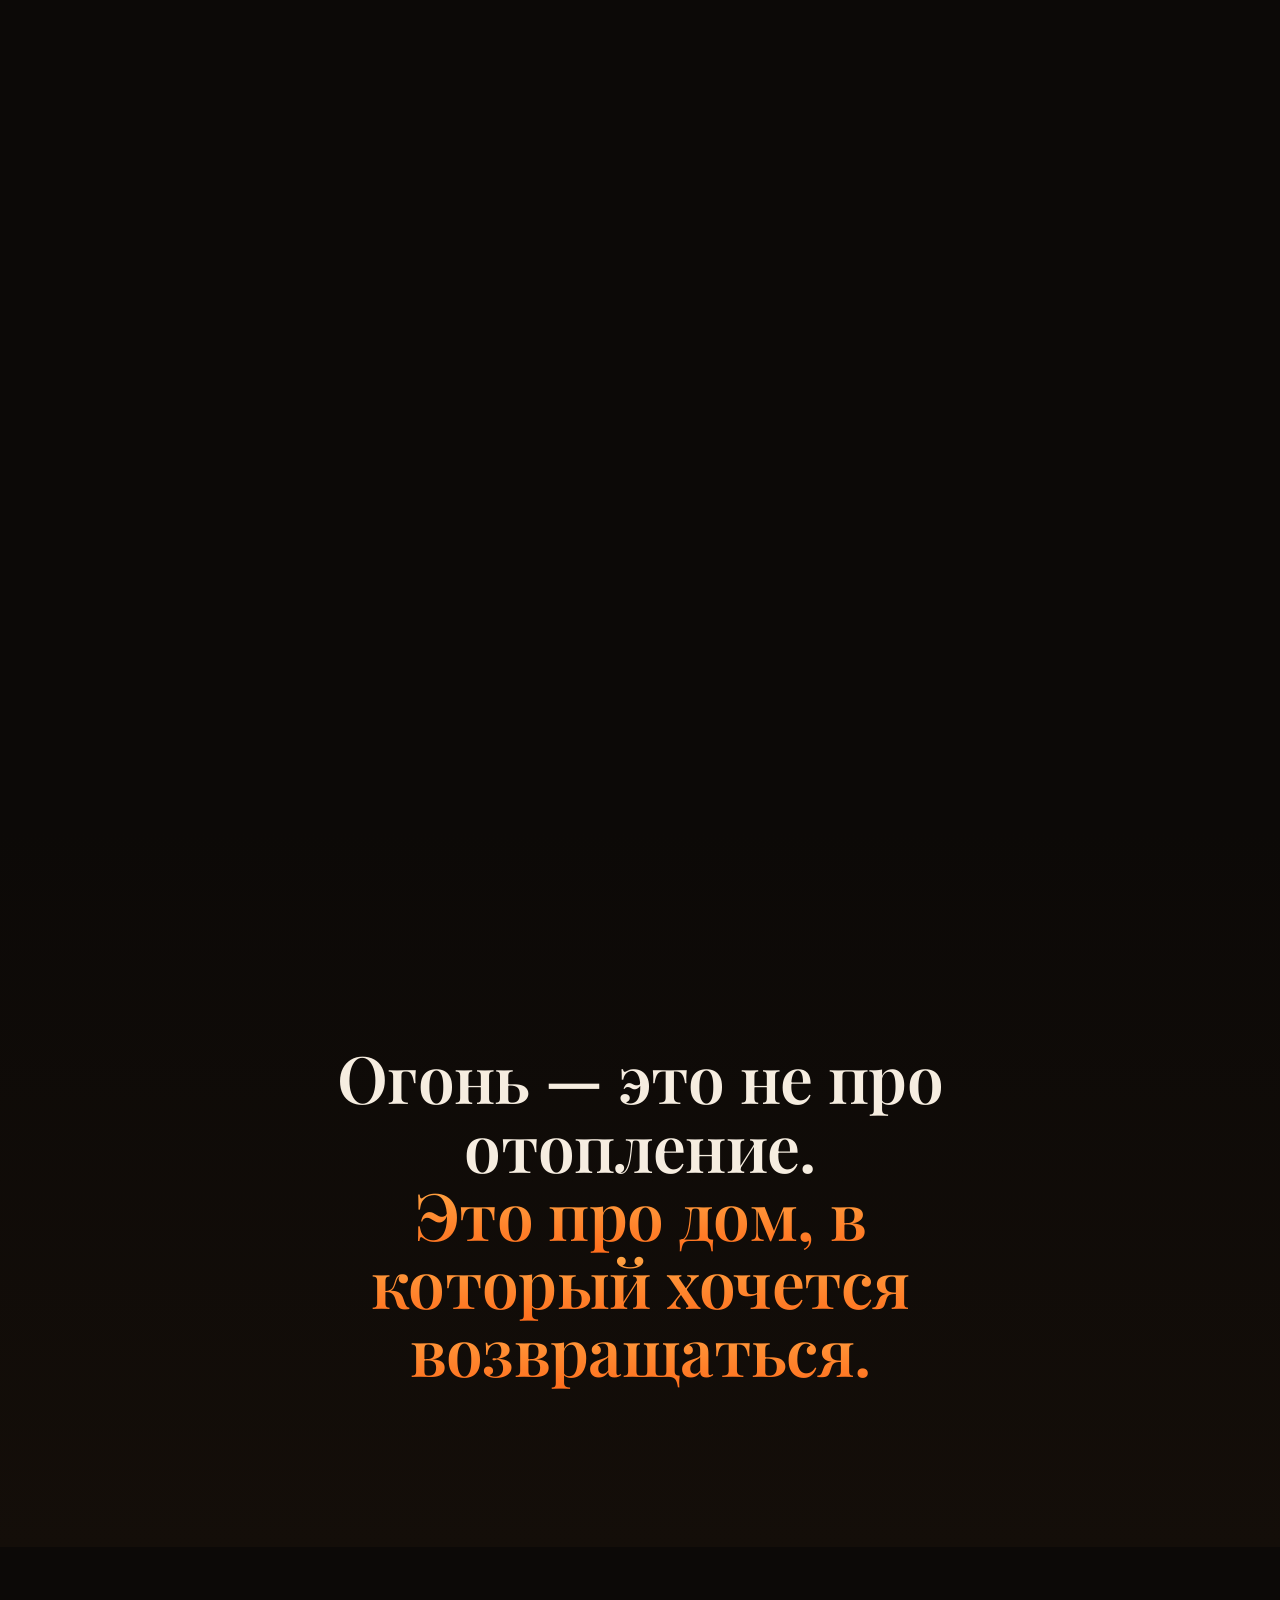
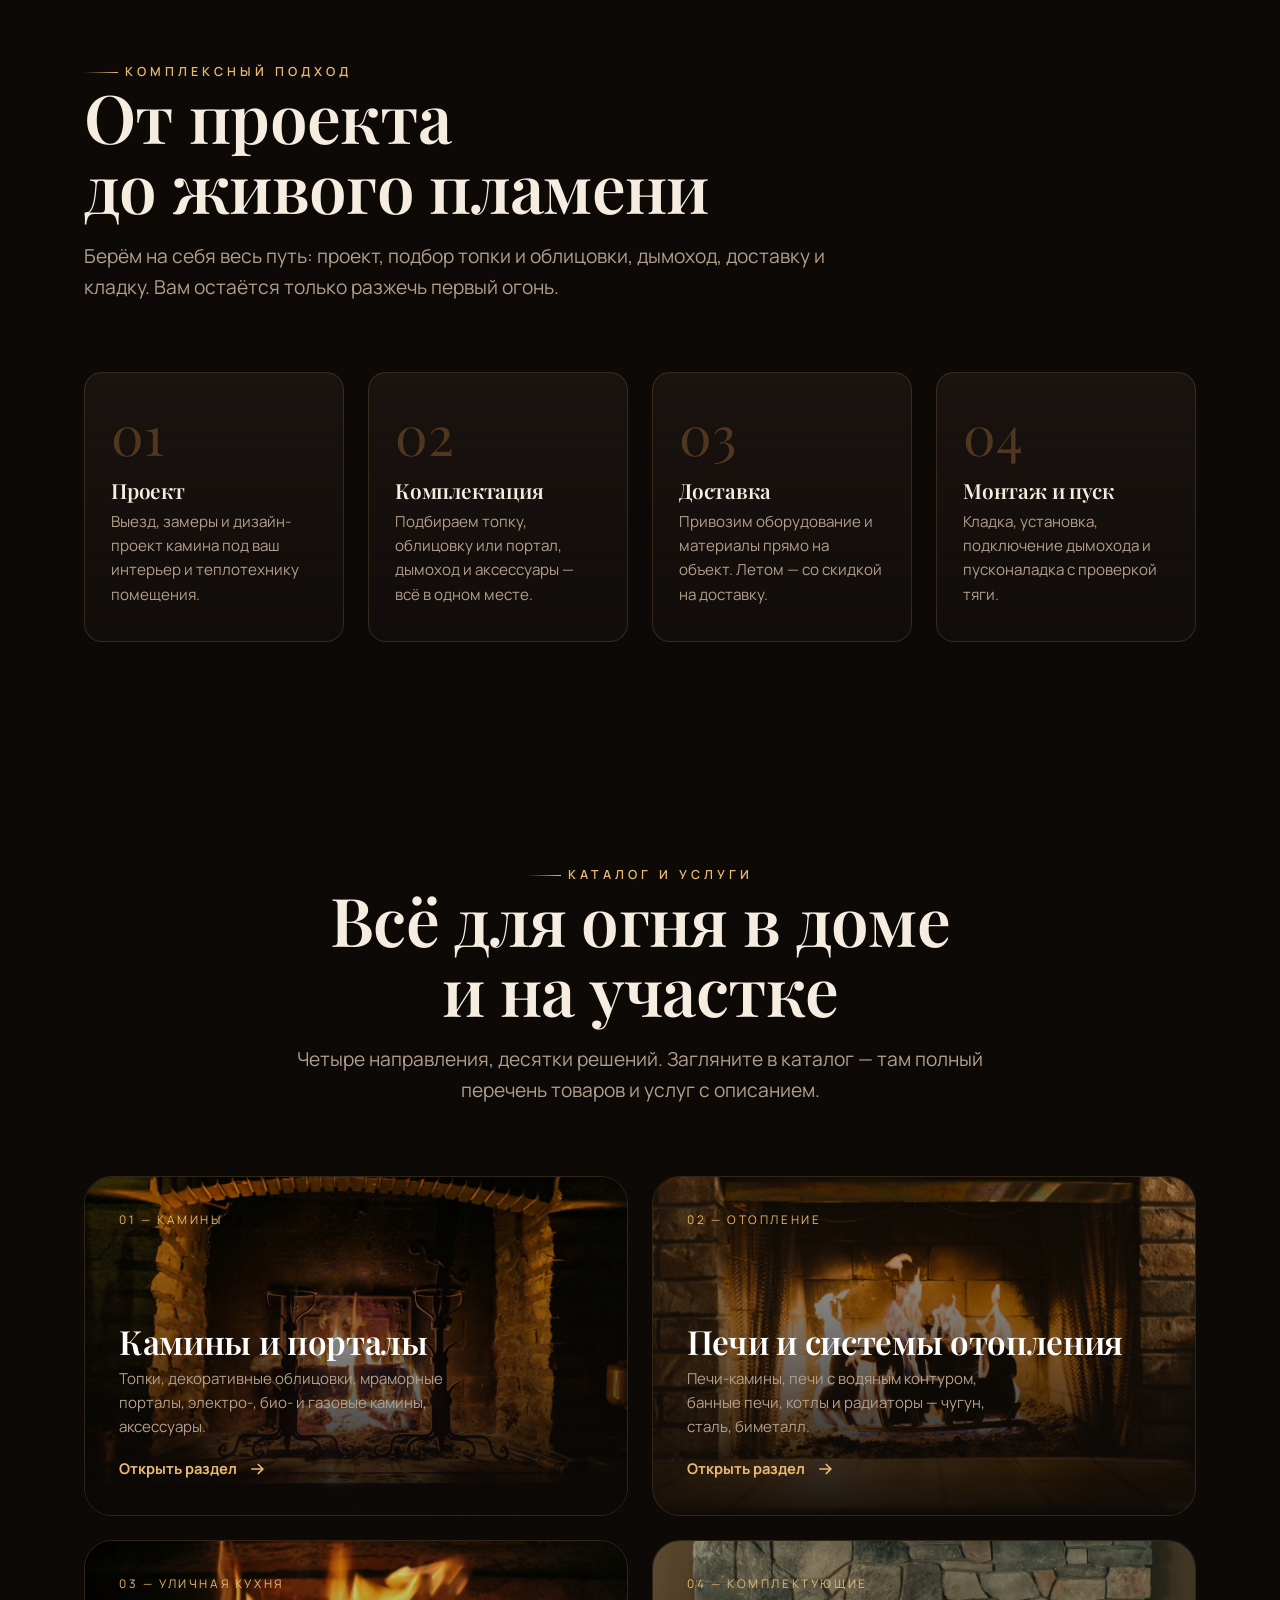
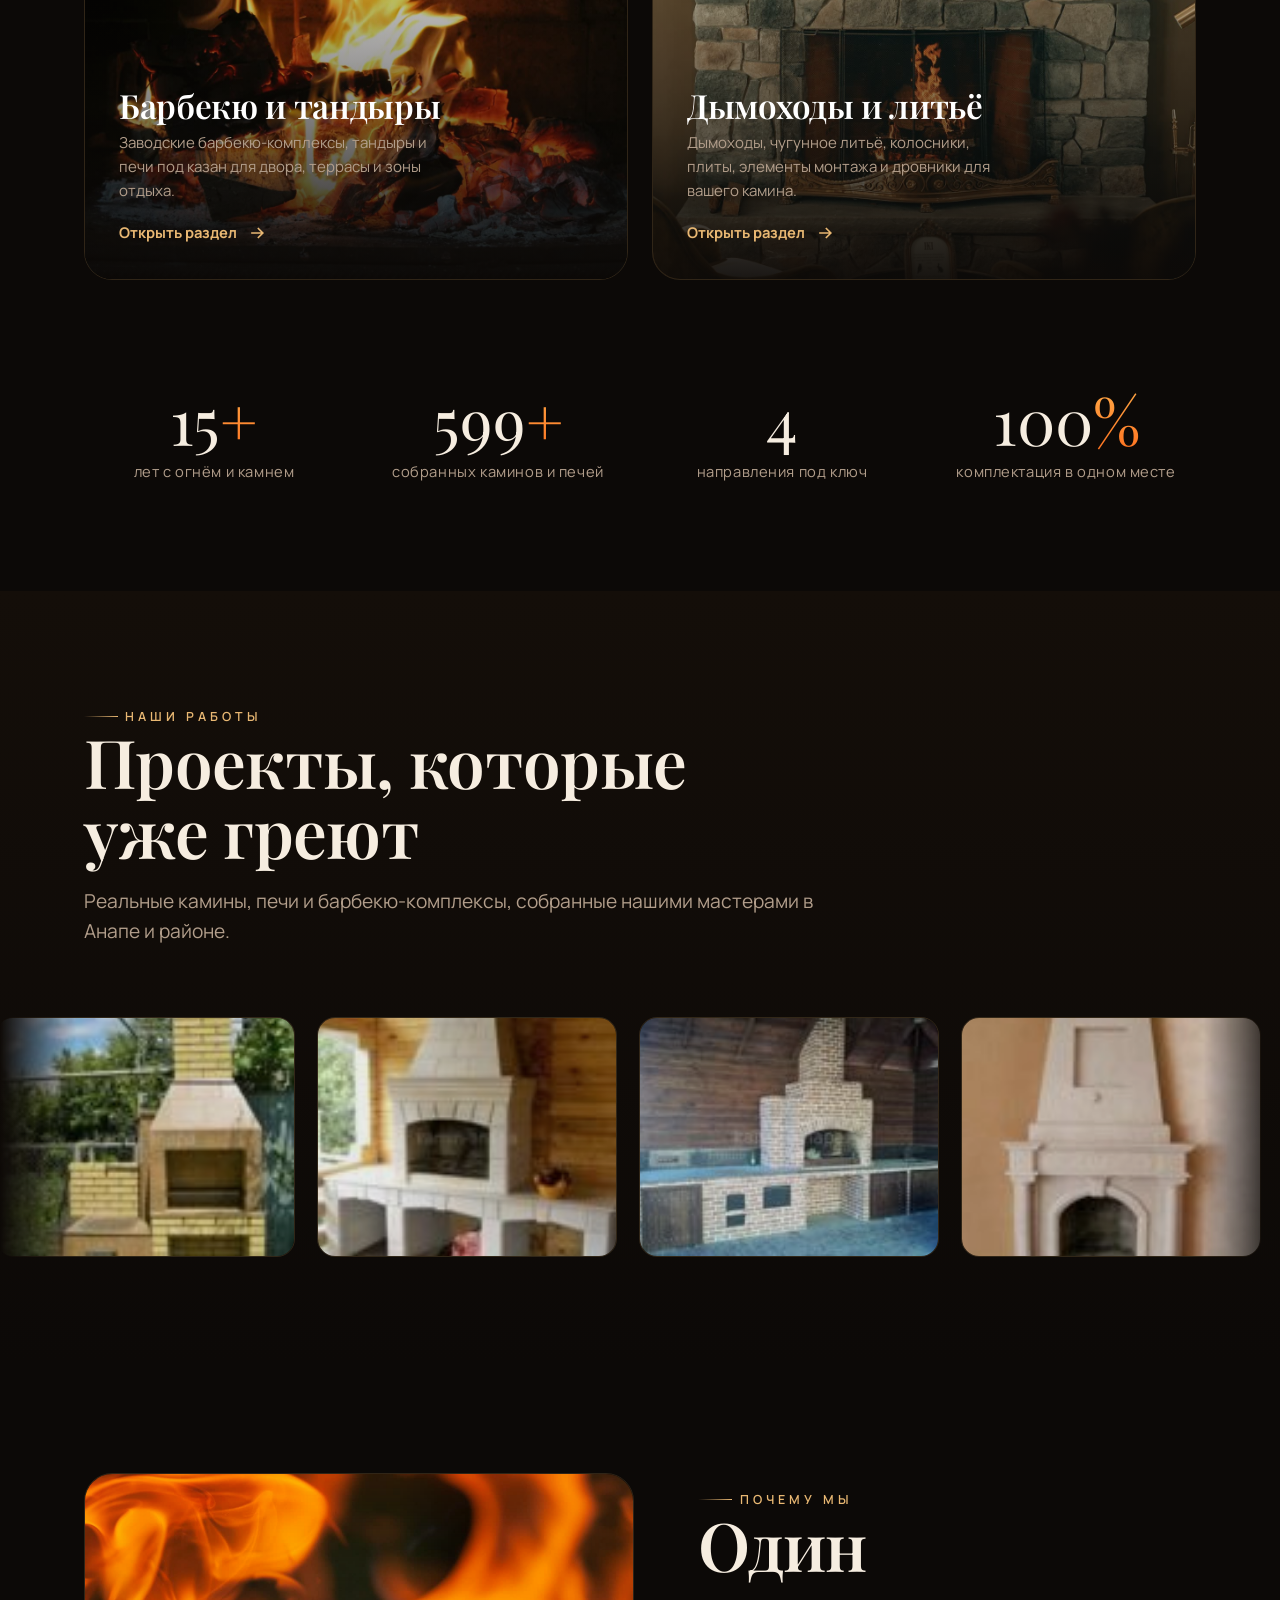
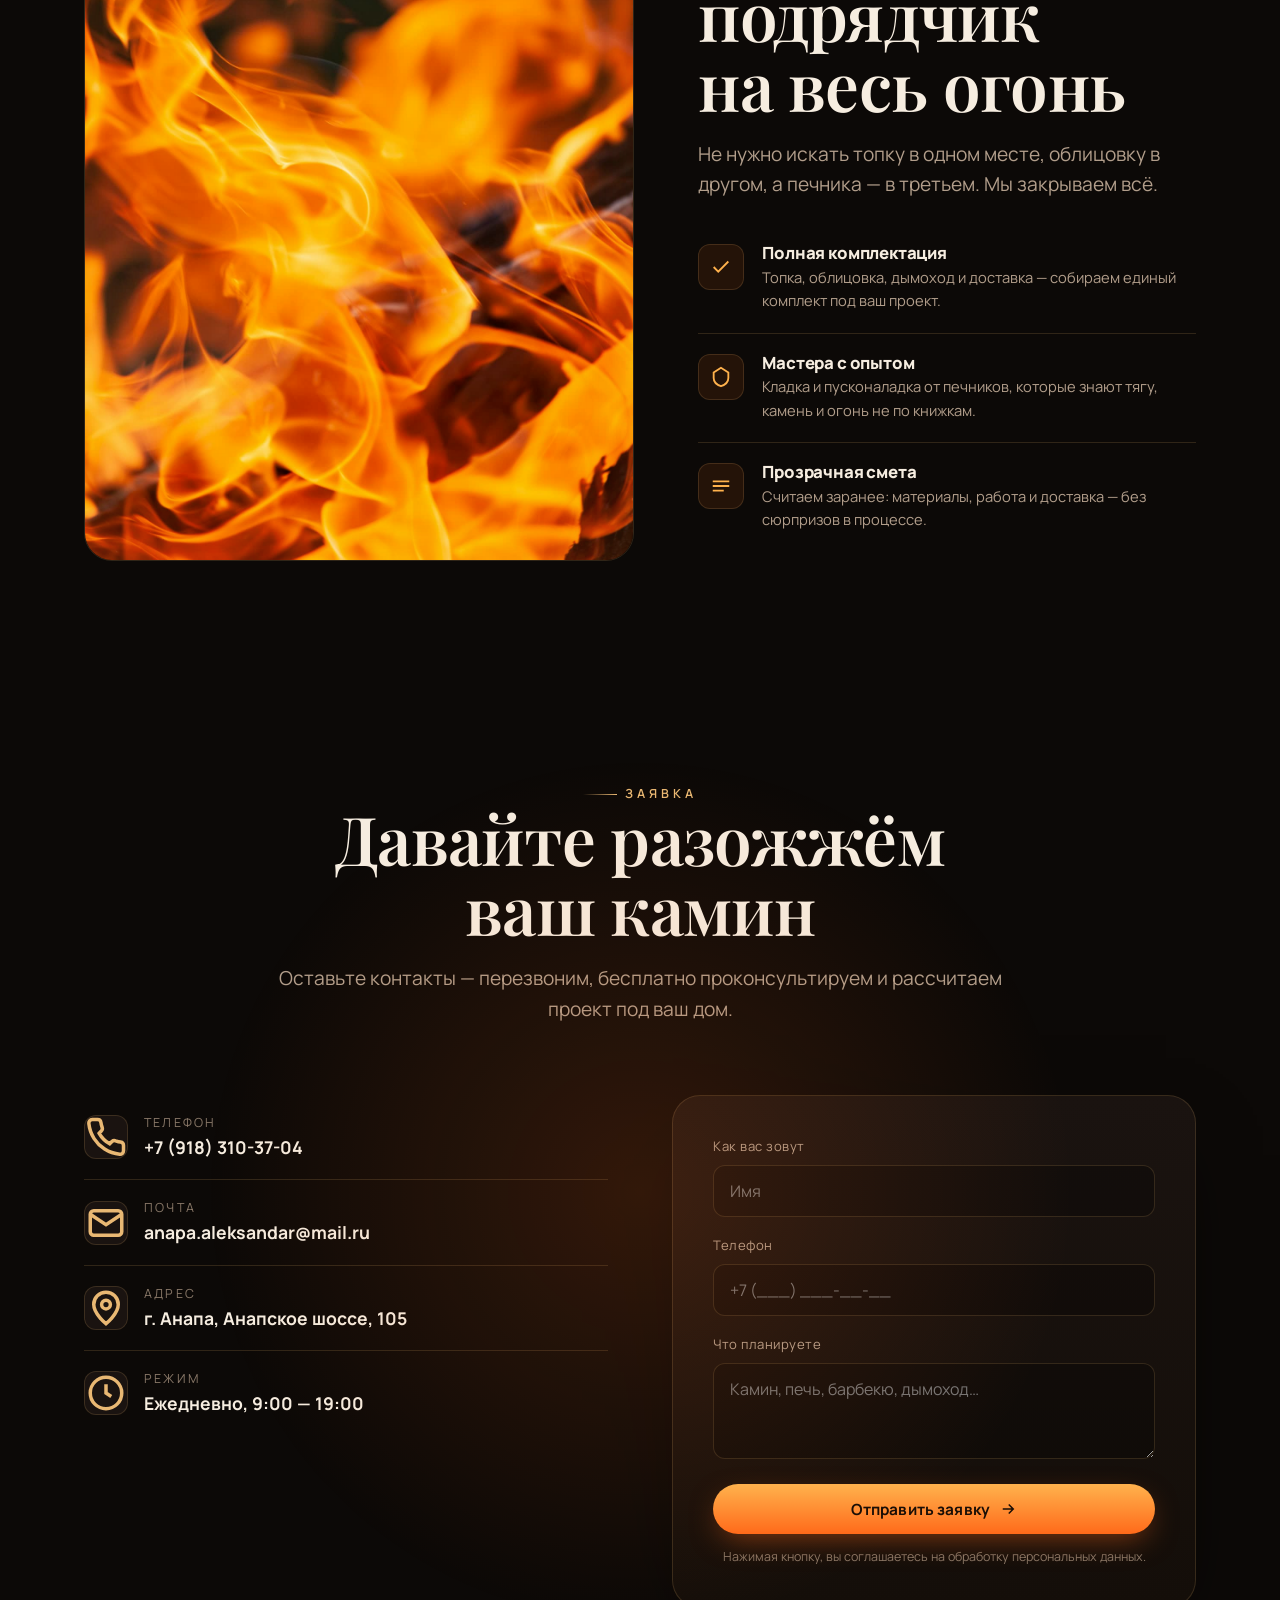
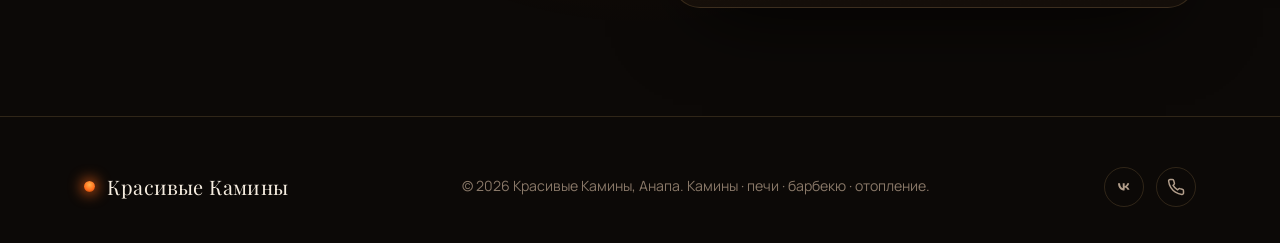
==== commit dcf7f5df: "Add proper favicon: flame mark on dark chip (SVG + PNG fallbacks) instead of blurry text logo Co-Aut" ====
--- a/index.html
+++ b/index.html
@@ -5,7 +5,9 @@
 <meta name="viewport" content="width=device-width, initial-scale=1">
 <title>Красивые Камины — Анапа · камины, печи и барбекю под ключ</title>
 <meta name="description" content="Красивые Камины в Анапе: проектирование, облицовка, монтаж и пусконаладка каминов, печей, барбекю и систем отопления. Полная комплектация — от проекта до кладки.">
-<link rel="icon" href="assets/img/logo.png">
+<link rel="icon" type="image/svg+xml" href="assets/img/favicon.svg">
+<link rel="icon" type="image/png" sizes="96x96" href="assets/img/favicon-96.png">
+<link rel="apple-touch-icon" href="assets/img/apple-touch-icon.png">
 <link rel="preconnect" href="https://fonts.googleapis.com">
 <link rel="preconnect" href="https://fonts.gstatic.com" crossorigin>
 <link href="https://fonts.googleapis.com/css2?family=Manrope:wght@400;500;600;700;800&family=Playfair+Display:ital,wght@0,500;0,600;0,700;1,500&display=swap" rel="stylesheet">
